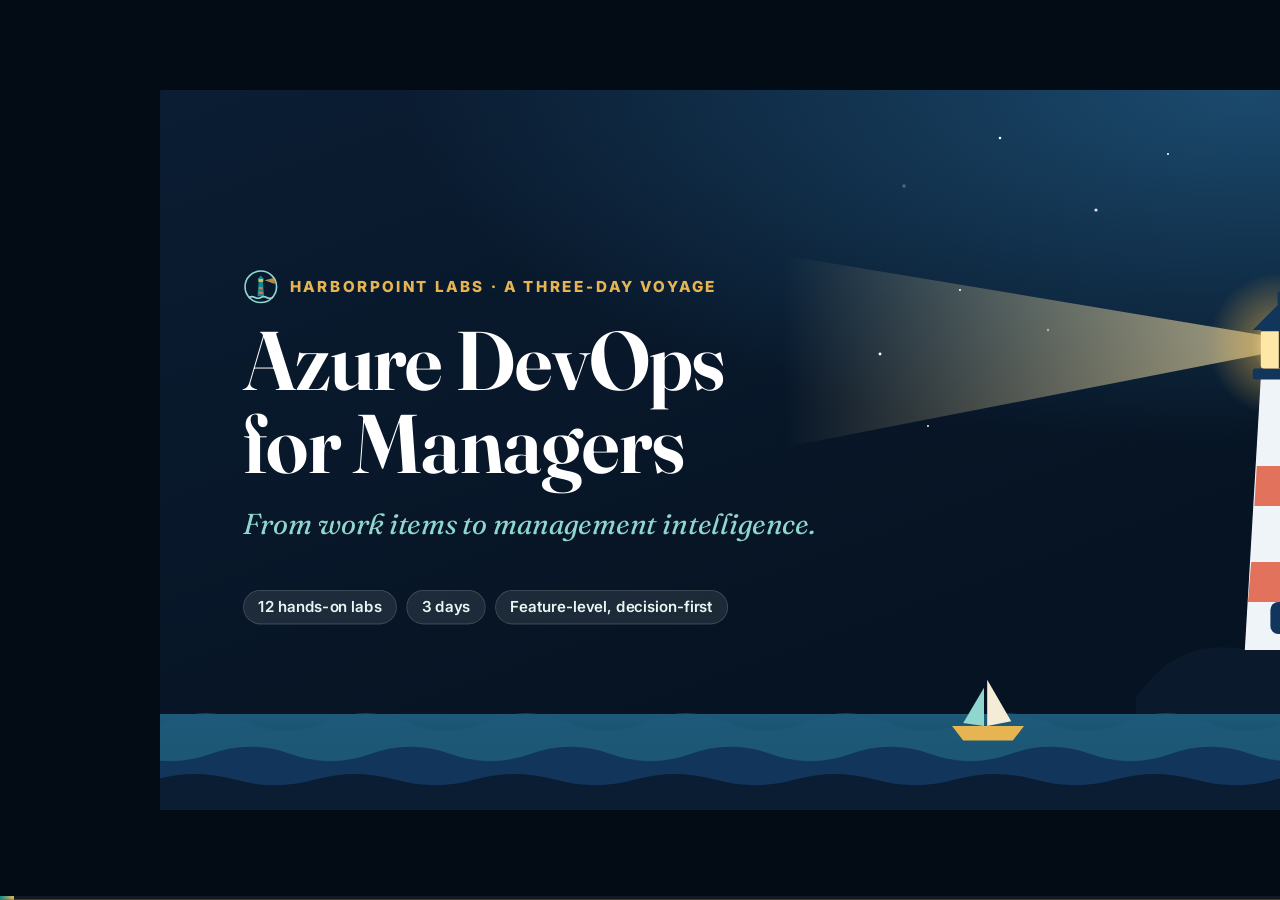
==== docs/slides/index.html @ 7edf51f2 "Add a 92-slide course deck at /slides/ Built by tools/build_slides.py from slides-src/. Each lab's t" ====
<!doctype html>
<!-- Generated by tools/build_slides.py from slides-src/ and the labs. Edit those, not this file. -->
<html lang="en">
<head>
<meta charset="utf-8">
<meta name="viewport" content="width=device-width, initial-scale=1">
<title>Azure DevOps for Managers · Slides</title>
<meta name="description" content="Slides for the three-day Azure DevOps for Managers course, set in HarborPoint Financial.">
<meta name="theme-color" content="#0b1d33">
<link rel="icon" href="../assets/brand/favicon.svg">
<link rel="preconnect" href="https://fonts.googleapis.com">
<link rel="preconnect" href="https://fonts.gstatic.com" crossorigin>
<link rel="stylesheet" href="https://fonts.googleapis.com/css2?family=Fraunces:ital,opsz,wght@0,9..144,400..800;1,9..144,400..700&family=Inter:wght@400;500;600;700;800&family=JetBrains+Mono:wght@500;700&display=swap">
<link rel="stylesheet" href="deck.css?v=dca4c818a3">
</head>
<body>

<!-- ======================= Sprite: icons and illustrated scenes ======================= -->
<svg width="0" height="0" style="position:absolute" aria-hidden="true" focusable="false">
<defs>
  <linearGradient id="g-sky" x1="0" y1="0" x2="0" y2="1"><stop offset="0" stop-color="#0b1d33" stop-opacity="0"/><stop offset="1" stop-color="#12355b" stop-opacity=".6"/></linearGradient>
  <linearGradient id="g-sea" x1="0" y1="0" x2="0" y2="1"><stop offset="0" stop-color="#1e5a7a"/><stop offset="1" stop-color="#061322"/></linearGradient>
  <linearGradient id="g-sea2" x1="0" y1="0" x2="0" y2="1"><stop offset="0" stop-color="#0f8b8d"/><stop offset="1" stop-color="#0b1d33"/></linearGradient>
  <linearGradient id="g-beam" x1="0" y1="0" x2="1" y2="0"><stop offset="0" stop-color="#ffe7a8" stop-opacity=".85"/><stop offset="1" stop-color="#ffe7a8" stop-opacity="0"/></linearGradient>
  <radialGradient id="g-glow"><stop offset="0" stop-color="#ffe7a8" stop-opacity=".95"/><stop offset=".4" stop-color="#e6b450" stop-opacity=".4"/><stop offset="1" stop-color="#e6b450" stop-opacity="0"/></radialGradient>
  <radialGradient id="g-sun"><stop offset="0" stop-color="#fff1c9"/><stop offset=".45" stop-color="#f5b75a"/><stop offset="1" stop-color="#e2725b" stop-opacity="0"/></radialGradient>
  <linearGradient id="g-dawn" x1="0" y1="0" x2="0" y2="1"><stop offset="0" stop-color="#12355b"/><stop offset=".55" stop-color="#7a4e9e"/><stop offset=".85" stop-color="#e2725b"/><stop offset="1" stop-color="#f5b75a"/></linearGradient>
  <linearGradient id="g-parch" x1="0" y1="0" x2="1" y2="1"><stop offset="0" stop-color="#fbf3df"/><stop offset="1" stop-color="#efdfbd"/></linearGradient>

  <!-- Brand mark -->
  <symbol id="i-mark" viewBox="0 0 48 48"><circle cx="24" cy="24" r="21.5" fill="none" stroke="#8fd6cf" stroke-width="2.2"/><path d="M29 15.2 43 11.5v8.6z" fill="#e6b450" opacity=".75"/><path d="M19.5 37h9l-1.6-19.5h-5.8z" fill="#0f8b8d"/><path d="M21.6 24.2h4.8l.25 3h-5.3zM21.05 30.6h5.9l.25 3h-6.4z" fill="#e2725b"/><rect x="20.6" y="13" width="6.8" height="4.6" rx="1" fill="#e6b450"/><path d="M19.6 13.2h8.8L24 8.6z" fill="#0f8b8d"/><path d="M8 38.5c2.7-1.6 5.3-1.6 8 0s5.3 1.6 8 0 5.3-1.6 8 0 5.3 1.6 8 0" fill="none" stroke="#8fd6cf" stroke-width="2.2" stroke-linecap="round"/></symbol>

  <!-- Line icons (24 grid, currentColor) -->
  <symbol id="i-anchor" viewBox="0 0 24 24" fill="none" stroke="currentColor" stroke-width="1.8" stroke-linecap="round" stroke-linejoin="round"><circle cx="12" cy="5" r="2.5"/><path d="M12 7.5V21M7 11h10M4 14c0 4 4 7 8 7s8-3 8-7"/><path d="M4 14l-1.5 2M20 14l1.5 2"/></symbol>
  <symbol id="i-lighthouse" viewBox="0 0 24 24" fill="none" stroke="currentColor" stroke-width="1.8" stroke-linecap="round" stroke-linejoin="round"><path d="M9 21l1.2-11h3.6L15 21M8 21h8M10 6h4v4h-4zM9.5 6 12 3.5 14.5 6M14 8l6-2.5M14 8l6 2.5"/></symbol>
  <symbol id="i-compass" viewBox="0 0 24 24" fill="none" stroke="currentColor" stroke-width="1.8" stroke-linecap="round" stroke-linejoin="round"><circle cx="12" cy="12" r="9"/><path d="m15.5 8.5-2 5-5 2 2-5z"/></symbol>
  <symbol id="i-key" viewBox="0 0 24 24" fill="none" stroke="currentColor" stroke-width="1.8" stroke-linecap="round" stroke-linejoin="round"><circle cx="7.5" cy="12" r="4"/><path d="M11.5 12H21M18 12v3M15 12v2"/></symbol>
  <symbol id="i-reef" viewBox="0 0 24 24" fill="none" stroke="currentColor" stroke-width="1.8" stroke-linecap="round" stroke-linejoin="round"><path d="M12 3 2.5 20h19z"/><path d="M12 10v4.5M12 17.5v.01"/></symbol>
  <symbol id="i-wheel" viewBox="0 0 24 24" fill="none" stroke="currentColor" stroke-width="1.8" stroke-linecap="round"><circle cx="12" cy="12" r="6.5"/><circle cx="12" cy="12" r="1.8"/><path d="M12 2v3.5M12 18.5V22M2 12h3.5M18.5 12H22M4.9 4.9l2.5 2.5M16.6 16.6l2.5 2.5M4.9 19.1l2.5-2.5M16.6 7.4l2.5-2.5"/></symbol>
  <symbol id="i-flag" viewBox="0 0 24 24" fill="none" stroke="currentColor" stroke-width="1.8" stroke-linecap="round" stroke-linejoin="round"><path d="M5 21V4M5 4h11l-2 4 2 4H5"/></symbol>
  <symbol id="i-bino" viewBox="0 0 24 24" fill="none" stroke="currentColor" stroke-width="1.8" stroke-linecap="round" stroke-linejoin="round"><circle cx="6.5" cy="15.5" r="3.5"/><circle cx="17.5" cy="15.5" r="3.5"/><path d="M10 15h4M4 13l2-8h3l1 8M20 13l-2-8h-3l-1 8"/></symbol>
  <symbol id="i-map" viewBox="0 0 24 24" fill="none" stroke="currentColor" stroke-width="1.8" stroke-linecap="round" stroke-linejoin="round"><path d="M3 6l6-2 6 2 6-2v14l-6 2-6-2-6 2zM9 4v14M15 6v14"/></symbol>
  <symbol id="i-chart" viewBox="0 0 24 24" fill="none" stroke="currentColor" stroke-width="1.8" stroke-linecap="round" stroke-linejoin="round"><path d="M3 3v18h18"/><path d="M7 15l4-4 3 3 5-6"/></symbol>
  <symbol id="i-bars" viewBox="0 0 24 24" fill="none" stroke="currentColor" stroke-width="1.8" stroke-linecap="round"><path d="M4 20V11M10 20V5M16 20v-7M22 20H2"/></symbol>
  <symbol id="i-clock" viewBox="0 0 24 24" fill="none" stroke="currentColor" stroke-width="1.8" stroke-linecap="round"><circle cx="12" cy="12" r="9"/><path d="M12 7v5l3 2"/></symbol>
  <symbol id="i-users" viewBox="0 0 24 24" fill="none" stroke="currentColor" stroke-width="1.8" stroke-linecap="round" stroke-linejoin="round"><circle cx="9" cy="8" r="3.5"/><path d="M2.5 20c.8-3.4 3.4-5.5 6.5-5.5s5.7 2.1 6.5 5.5"/><circle cx="17" cy="9" r="2.6"/><path d="M17 14c2.3 0 4 1.6 4.6 4.2"/></symbol>
  <symbol id="i-user" viewBox="0 0 24 24" fill="none" stroke="currentColor" stroke-width="1.8" stroke-linecap="round"><circle cx="12" cy="8" r="4"/><path d="M4 21c1-4 4.2-6.5 8-6.5s7 2.5 8 6.5"/></symbol>
  <symbol id="i-link" viewBox="0 0 24 24" fill="none" stroke="currentColor" stroke-width="1.8" stroke-linecap="round"><path d="M10 14a4.5 4.5 0 0 0 6.4 0l3-3a4.5 4.5 0 0 0-6.4-6.4l-1 1"/><path d="M14 10a4.5 4.5 0 0 0-6.4 0l-3 3a4.5 4.5 0 0 0 6.4 6.4l1-1"/></symbol>
  <symbol id="i-shield" viewBox="0 0 24 24" fill="none" stroke="currentColor" stroke-width="1.8" stroke-linejoin="round"><path d="M12 3 4 6v6c0 4.5 3.4 8 8 9 4.6-1 8-4.5 8-9V6z"/><path d="m8.5 12 2.5 2.5 4.5-5" stroke-linecap="round"/></symbol>
  <symbol id="i-bug" viewBox="0 0 24 24" fill="none" stroke="currentColor" stroke-width="1.8" stroke-linecap="round"><rect x="7" y="7" width="10" height="13" rx="5"/><path d="M9 7.5 7.5 4.5M15 7.5l1.5-3M7 12H3M21 12h-4M7 17l-3 2M17 17l3 2M12 10v9"/></symbol>
  <symbol id="i-layers" viewBox="0 0 24 24" fill="none" stroke="currentColor" stroke-width="1.8" stroke-linejoin="round"><path d="m12 3 9 5-9 5-9-5z"/><path d="m3 13 9 5 9-5" stroke-linecap="round"/></symbol>
  <symbol id="i-target" viewBox="0 0 24 24" fill="none" stroke="currentColor" stroke-width="1.8"><circle cx="12" cy="12" r="9"/><circle cx="12" cy="12" r="5"/><circle cx="12" cy="12" r="1.3" fill="currentColor"/></symbol>
  <symbol id="i-filter" viewBox="0 0 24 24" fill="none" stroke="currentColor" stroke-width="1.8" stroke-linejoin="round"><path d="M3 4h18l-7 8.5V19l-4 2v-8.5z"/></symbol>
  <symbol id="i-eye" viewBox="0 0 24 24" fill="none" stroke="currentColor" stroke-width="1.8"><path d="M2 12s3.6-7 10-7 10 7 10 7-3.6 7-10 7S2 12 2 12z"/><circle cx="12" cy="12" r="3"/></symbol>
  <symbol id="i-book" viewBox="0 0 24 24" fill="none" stroke="currentColor" stroke-width="1.8" stroke-linejoin="round"><path d="M4 4h6a3 3 0 0 1 3 3v13a2.5 2.5 0 0 0-2.5-2.5H4zM20 4h-4a3 3 0 0 0-3 3"/><path d="M20 4v13.5h-5" stroke-linecap="round"/></symbol>
  <symbol id="i-bolt" viewBox="0 0 24 24" fill="none" stroke="currentColor" stroke-width="1.8" stroke-linejoin="round"><path d="M13 2 4 14h7l-1 8 9-12h-7z"/></symbol>
  <symbol id="i-check" viewBox="0 0 24 24" fill="none" stroke="currentColor" stroke-width="2.2" stroke-linecap="round" stroke-linejoin="round"><path d="m4 12.5 5 5L20 6.5"/></symbol>
  <symbol id="i-x" viewBox="0 0 24 24" fill="none" stroke="currentColor" stroke-width="2.2" stroke-linecap="round"><path d="M6 6l12 12M18 6 6 18"/></symbol>
  <symbol id="i-arrow" viewBox="0 0 40 24" fill="none" stroke="currentColor" stroke-width="2.4" stroke-linecap="round" stroke-linejoin="round"><path d="M2 12h34M28 4l8 8-8 8"/></symbol>
  <symbol id="i-search" viewBox="0 0 24 24" fill="none" stroke="currentColor" stroke-width="1.8" stroke-linecap="round"><circle cx="10.5" cy="10.5" r="6.5"/><path d="m20 20-4.8-4.8"/></symbol>
  <symbol id="i-dash" viewBox="0 0 24 24" fill="none" stroke="currentColor" stroke-width="1.8" stroke-linejoin="round"><rect x="3" y="3" width="8" height="10" rx="1.5"/><rect x="13" y="3" width="8" height="6" rx="1.5"/><rect x="13" y="11" width="8" height="10" rx="1.5"/><rect x="3" y="15" width="8" height="6" rx="1.5"/></symbol>
  <symbol id="i-calendar" viewBox="0 0 24 24" fill="none" stroke="currentColor" stroke-width="1.8" stroke-linecap="round"><rect x="3" y="5" width="18" height="16" rx="2"/><path d="M3 10h18M8 3v4M16 3v4"/></symbol>
  <symbol id="i-msg" viewBox="0 0 24 24" fill="none" stroke="currentColor" stroke-width="1.8" stroke-linejoin="round"><path d="M4 5h16v11H9l-5 4z"/></symbol>
  <symbol id="i-scale" viewBox="0 0 24 24" fill="none" stroke="currentColor" stroke-width="1.8" stroke-linecap="round" stroke-linejoin="round"><path d="M12 3v18M7 21h10M5 7h14M5 7l-3 7a3 3 0 0 0 6 0zM19 7l-3 7a3 3 0 0 0 6 0z"/></symbol>
  <symbol id="i-wrench" viewBox="0 0 24 24" fill="none" stroke="currentColor" stroke-width="1.8" stroke-linecap="round" stroke-linejoin="round"><path d="M14.5 6.5a4 4 0 0 0 5 5L21 13l-8 8-3-3 8-8-1.5-1.5a4 4 0 0 0-5-5l2.5 2.5-2 2z" transform="scale(-1 1) translate(-24 0)"/></symbol>
  <symbol id="i-timer" viewBox="0 0 24 24" fill="none" stroke="currentColor" stroke-width="1.8" stroke-linecap="round"><circle cx="12" cy="13.5" r="7.5"/><path d="M12 9.5v4l2.5 2M9.5 2.5h5M19 6l1.5-1.5"/></symbol>
  <symbol id="i-life" viewBox="0 0 24 24" fill="none" stroke="currentColor" stroke-width="1.8"><circle cx="12" cy="12" r="9"/><circle cx="12" cy="12" r="4"/><path d="M5.6 5.6l3.6 3.6M14.8 14.8l3.6 3.6M18.4 5.6l-3.6 3.6M9.2 14.8l-3.6 3.6"/></symbol>

  <!-- ===== Scene: lighthouse at night (viewBox 0 0 800 900) ===== -->
  <symbol id="scene-lighthouse" viewBox="0 0 800 900" style="overflow:visible">
    <g fill="#fff">
      <circle cx="90" cy="120" r="2.2"><animate attributeName="opacity" values="1;.2;1" dur="3s" repeatCount="indefinite"/></circle>
      <circle cx="210" cy="60" r="1.6"/><circle cx="330" cy="150" r="2"><animate attributeName="opacity" values=".3;1;.3" dur="4s" repeatCount="indefinite"/></circle>
      <circle cx="160" cy="250" r="1.4"/><circle cx="60" cy="330" r="1.8"/><circle cx="420" cy="80" r="1.3"/>
      <circle cx="270" cy="300" r="1.6"><animate attributeName="opacity" values="1;.25;1" dur="5s" repeatCount="indefinite"/></circle>
      <circle cx="740" cy="90" r="1.8"/><circle cx="640" cy="40" r="1.4"/><circle cx="120" cy="420" r="1.2"/>
    </g>
    <circle cx="660" cy="150" r="46" fill="#f4ecd6" opacity=".92"/><circle cx="642" cy="140" r="46" fill="#0d2440" opacity=".55"/>
    <!-- beam -->
    <g transform="translate(560 318)">
      <g><animateTransform attributeName="transform" type="rotate" values="190;160;190" dur="9s" repeatCount="indefinite"/>
        <path d="M0 -8 L620 -120 L620 120 L0 8 Z" fill="url(#g-beam)" opacity=".75"/></g>
    </g>
    <circle cx="560" cy="318" r="90" fill="url(#g-glow)"/>
    <!-- rocks -->
    <path d="M380 760 C420 700 470 690 520 700 C560 660 640 650 690 690 C740 700 780 720 800 760 L800 900 L380 900Z" fill="#0a1a2c"/>
    <!-- tower -->
    <path d="M516 700 L536 360 L584 360 L604 700 Z" fill="#eef4f8"/>
    <path d="M524 590 L596 590 L600 640 L520 640 Z M531 470 L589 470 L592 520 L528 520 Z" fill="#e2725b"/>
    <path d="M560 360 L584 360 L604 700 L560 700 Z" fill="#0b1d33" opacity=".18"/>
    <rect x="526" y="348" width="68" height="14" rx="3" fill="#12355b"/>
    <rect x="536" y="300" width="48" height="48" rx="4" fill="#ffe7a8"/>
    <path d="M536 300 h48 M560 300 v48" stroke="#12355b" stroke-width="3"/>
    <path d="M526 300 L560 266 L594 300 Z" fill="#12355b"/>
    <rect x="557" y="252" width="6" height="16" fill="#12355b"/>
    <rect x="548" y="640" width="24" height="40" rx="10" fill="#12355b"/>
    <!-- sea -->
    <rect x="-1600" y="780" width="2600" height="200" fill="url(#g-sea)"/>
    <g><animateTransform attributeName="transform" type="translate" values="0 0;-200 0" dur="10s" repeatCount="indefinite"/>
      <path d="M-1600 790 q50 -22 100 0 t100 0 t100 0 t100 0 t100 0 t100 0 t100 0 t100 0 t100 0 t100 0 t100 0 t100 0 t100 0 t100 0 t100 0 t100 0 t100 0 t100 0 t100 0 t100 0 t100 0 t100 0 t100 0 t100 0 t100 0 t100 0 t100 0 t100 0 V980 H-1600Z" fill="#1e5a7a" opacity=".85"/></g>
    <g><animateTransform attributeName="transform" type="translate" values="-200 0;0 0" dur="14s" repeatCount="indefinite"/>
      <path d="M-1600 830 q50 -18 100 0 t100 0 t100 0 t100 0 t100 0 t100 0 t100 0 t100 0 t100 0 t100 0 t100 0 t100 0 t100 0 t100 0 t100 0 t100 0 t100 0 t100 0 t100 0 t100 0 t100 0 t100 0 t100 0 t100 0 t100 0 t100 0 t100 0 t100 0 V980 H-1600Z" fill="#12355b"/></g>
    <g><animateTransform attributeName="transform" type="translate" values="0 0;-200 0" dur="7s" repeatCount="indefinite"/>
      <path d="M-1600 862 q50 -14 100 0 t100 0 t100 0 t100 0 t100 0 t100 0 t100 0 t100 0 t100 0 t100 0 t100 0 t100 0 t100 0 t100 0 t100 0 t100 0 t100 0 t100 0 t100 0 t100 0 t100 0 t100 0 t100 0 t100 0 t100 0 t100 0 t100 0 t100 0 V980 H-1600Z" fill="#0b1d33"/></g>
    <!-- small boat -->
    <g><animateTransform attributeName="transform" type="translate" values="0 0;0 -6;0 0" dur="4s" repeatCount="indefinite"/>
      <path d="M150 800 h90 l-14 18 h-62 z" fill="#e6b450"/><path d="M194 800 V742 l30 52 z" fill="#f4ecd6"/><path d="M190 800 V752 l-26 44 z" fill="#8fd6cf"/></g>
  </symbol>

  <!-- ===== Scene: nautical chart with compass rose (viewBox 0 0 800 800) ===== -->
  <symbol id="scene-chart" viewBox="0 0 800 800">
    <circle cx="400" cy="400" r="380" fill="url(#g-parch)"/>
    <circle cx="400" cy="400" r="380" fill="none" stroke="#c8962e" stroke-width="6"/>
    <circle cx="400" cy="400" r="356" fill="none" stroke="#c8962e" stroke-width="1.5" stroke-dasharray="4 8"/>
    <g fill="none" stroke="#1e5a7a" stroke-opacity=".22" stroke-width="2">
      <path d="M90 300 C200 260 260 330 380 300 S600 240 720 290"/><path d="M80 360 C200 320 270 390 390 360 S610 300 730 350"/>
      <path d="M90 480 C210 450 280 520 400 490 S620 430 720 470"/><path d="M110 560 C230 530 300 600 420 570 S620 520 700 550"/>
    </g>
    <!-- islands -->
    <path d="M150 230 c30 -40 90 -30 110 0 c20 30 -10 60 -50 60 c-40 0 -80 -20 -60 -60z" fill="#8fd6cf" stroke="#0f766e" stroke-width="3"/>
    <path d="M520 170 c40 -30 110 -10 120 30 c8 40 -40 60 -80 50 c-40 -10 -70 -50 -40 -80z" fill="#8fd6cf" stroke="#0f766e" stroke-width="3"/>
    <path d="M560 560 c40 -30 120 -10 120 40 c0 40 -60 60 -100 40 c-30 -15 -50 -60 -20 -80z" fill="#8fd6cf" stroke="#0f766e" stroke-width="3"/>
    <path d="M150 560 c30 -30 90 -20 100 20 c10 40 -40 60 -70 50 c-30 -10 -50 -50 -30 -70z" fill="#8fd6cf" stroke="#0f766e" stroke-width="3"/>
    <!-- route -->
    <path d="M205 260 C320 330 420 160 575 205 C700 250 560 420 615 590 C560 680 330 640 200 600" fill="none" stroke="#e2725b" stroke-width="5" stroke-dasharray="14 12" stroke-linecap="round">
      <animate attributeName="stroke-dashoffset" values="0;-52" dur="1.6s" repeatCount="indefinite"/></path>
    <g font-family="Fraunces, Georgia, serif" font-weight="700" font-size="34" text-anchor="middle" fill="#fff">
      <circle cx="205" cy="260" r="26" fill="#12355b"/><text x="205" y="272">1</text>
      <circle cx="575" cy="205" r="26" fill="#12355b"/><text x="575" y="217">2</text>
      <circle cx="615" cy="590" r="26" fill="#12355b"/><text x="615" y="602">3</text>
      <circle cx="200" cy="600" r="26" fill="#12355b"/><text x="200" y="612">4</text>
    </g>
    <!-- rose -->
    <g transform="translate(400 410)">
      <g><animateTransform attributeName="transform" type="rotate" values="0;360" dur="120s" repeatCount="indefinite"/>
        <circle r="96" fill="none" stroke="#12355b" stroke-opacity=".35" stroke-width="2"/>
        <path d="M0 -120 L16 -16 L0 0 Z" fill="#12355b"/><path d="M0 -120 L-16 -16 L0 0 Z" fill="#1e5a7a"/>
        <path d="M0 120 L16 16 L0 0 Z" fill="#1e5a7a"/><path d="M0 120 L-16 16 L0 0 Z" fill="#12355b"/>
        <path d="M120 0 L16 16 L0 0 Z" fill="#12355b"/><path d="M120 0 L16 -16 L0 0 Z" fill="#1e5a7a"/>
        <path d="M-120 0 L-16 16 L0 0 Z" fill="#1e5a7a"/><path d="M-120 0 L-16 -16 L0 0 Z" fill="#12355b"/>
        <path d="M60 -60 L10 -4 L0 0Z M-60 60 L-10 4 L0 0Z M60 60 L4 10 L0 0Z M-60 -60 L-4 -10 L0 0Z" fill="#c8962e"/>
        <circle r="10" fill="#e6b450"/>
        <text y="-132" text-anchor="middle" font-family="Fraunces, Georgia, serif" font-weight="700" font-size="30" fill="#12355b">N</text>
      </g>
    </g>
  </symbol>

  <!-- ===== Scene: ship at dawn (viewBox 0 0 800 900) ===== -->
  <symbol id="scene-dawn" viewBox="0 0 800 900" style="overflow:visible">
    <circle cx="420" cy="640" r="300" fill="url(#g-sun)"/>
    <g fill="none" stroke="#f5d9a6" stroke-opacity=".35" stroke-width="3" stroke-linecap="round">
      <path d="M60 230 q40 -14 80 0"/><path d="M640 170 q30 -10 60 0"/><path d="M560 260 q30 -10 60 0"/>
    </g>
    <path d="M100 160 q16 -10 32 0 q16 -10 32 0" fill="none" stroke="#0b1d33" stroke-width="4" stroke-linecap="round"/>
    <path d="M600 110 q12 -8 24 0 q12 -8 24 0" fill="none" stroke="#0b1d33" stroke-width="4" stroke-linecap="round"/>
    <rect x="-1600" y="660" width="2600" height="320" fill="url(#g-sea2)"/>
    <g opacity=".5" stroke="#ffe0a6" stroke-width="4" stroke-linecap="round"><path d="M340 690 h160M370 712 h100M390 734 h60"/></g>
    <!-- ship -->
    <g><animateTransform attributeName="transform" type="rotate" values="-2 430 640;2 430 640;-2 430 640" dur="6s" repeatCount="indefinite"/>
      <path d="M300 640 h270 l-40 50 h-196 z" fill="#0b1d33"/>
      <rect x="430" y="330" width="7" height="312" fill="#0b1d33"/>
      <path d="M437 350 C520 420 540 520 520 610 L437 610 Z" fill="#fbf3df"/>
      <path d="M430 380 C370 440 350 530 360 610 L430 610 Z" fill="#f2e3c2"/>
      <path d="M437 330 l40 12 l-40 12 z" fill="#e2725b"/>
      <path d="M318 652 h236" stroke="#c8962e" stroke-width="4"/>
    </g>
    <g><animateTransform attributeName="transform" type="translate" values="0 0;-200 0" dur="9s" repeatCount="indefinite"/>
      <path d="M-1600 690 q50 -16 100 0 t100 0 t100 0 t100 0 t100 0 t100 0 t100 0 t100 0 t100 0 t100 0 t100 0 t100 0 t100 0 t100 0 t100 0 t100 0 t100 0 t100 0 t100 0 t100 0 t100 0 t100 0 t100 0 t100 0 t100 0 t100 0 t100 0 t100 0 V980 H-1600Z" fill="#0f766e" opacity=".75"/></g>
    <g><animateTransform attributeName="transform" type="translate" values="-200 0;0 0" dur="13s" repeatCount="indefinite"/>
      <path d="M-1600 760 q50 -18 100 0 t100 0 t100 0 t100 0 t100 0 t100 0 t100 0 t100 0 t100 0 t100 0 t100 0 t100 0 t100 0 t100 0 t100 0 t100 0 t100 0 t100 0 t100 0 t100 0 t100 0 t100 0 t100 0 t100 0 t100 0 t100 0 t100 0 t100 0 V980 H-1600Z" fill="#12355b"/></g>
    <g><animateTransform attributeName="transform" type="translate" values="0 0;-200 0" dur="6s" repeatCount="indefinite"/>
      <path d="M-1600 830 q50 -14 100 0 t100 0 t100 0 t100 0 t100 0 t100 0 t100 0 t100 0 t100 0 t100 0 t100 0 t100 0 t100 0 t100 0 t100 0 t100 0 t100 0 t100 0 t100 0 t100 0 t100 0 t100 0 t100 0 t100 0 t100 0 t100 0 t100 0 t100 0 V980 H-1600Z" fill="#0b1d33"/></g>
  </symbol>

  <!-- ===== Scene: Port Haven skyline (viewBox 0 0 1600 360) ===== -->
  <symbol id="scene-harbor" viewBox="0 0 1600 360">
    <g fill="#12355b" opacity=".9">
      <rect x="40" y="170" width="90" height="140"/><rect x="140" y="120" width="70" height="190"/><rect x="220" y="190" width="110" height="120"/>
      <path d="M340 310 V150 l55 -40 l55 40 V310z"/><rect x="470" y="90" width="80" height="220"/><rect x="560" y="160" width="120" height="150"/>
      <rect x="1080" y="140" width="80" height="170"/><rect x="1170" y="180" width="130" height="130"/><rect x="1310" y="110" width="70" height="200"/><rect x="1390" y="170" width="100" height="140"/>
    </g>
    <g fill="#e6b450" opacity=".85">
      <rect x="160" y="140" width="10" height="12"/><rect x="180" y="170" width="10" height="12"/><rect x="490" y="110" width="10" height="12"/><rect x="520" y="150" width="10" height="12"/><rect x="490" y="200" width="10" height="12"/>
      <rect x="590" y="190" width="10" height="12"/><rect x="1100" y="170" width="10" height="12"/><rect x="1330" y="140" width="10" height="12"/><rect x="1350" y="200" width="10" height="12"/><rect x="1200" y="210" width="10" height="12"/>
    </g>
    <!-- cranes -->
    <g stroke="#1e5a7a" stroke-width="8" fill="none" stroke-linecap="round"><path d="M760 310 V80 M760 90 H930 M760 90 L700 130 M900 90 V170"/><path d="M960 310 V110 M960 120 H1060 M960 120 L920 150"/></g>
    <rect x="880" y="170" width="40" height="30" fill="#e2725b"/>
    <!-- ship at quay -->
    <path d="M640 300 h360 l-30 40 h-310z" fill="#0b1d33"/><rect x="700" y="262" width="60" height="38" fill="#0f8b8d"/><rect x="770" y="262" width="60" height="38" fill="#e2725b"/><rect x="840" y="262" width="60" height="38" fill="#e6b450"/><rect x="910" y="270" width="50" height="30" fill="#8fd6cf"/>
    <rect x="0" y="310" width="1600" height="50" fill="#0b1d33"/>
    <path d="M0 330 q40 -10 80 0 t80 0 t80 0 t80 0 t80 0 t80 0 t80 0 t80 0 t80 0 t80 0 t80 0 t80 0 t80 0 t80 0 t80 0 t80 0 t80 0 t80 0 t80 0 t80 0 V360 H0z" fill="#1e5a7a" opacity=".7"/>
  </symbol>

  <!-- ===== Persona portraits (viewBox 0 0 200 200) ===== -->
  <symbol id="p-dee" viewBox="0 0 200 200">
    <circle cx="100" cy="100" r="100" fill="#f3e7d3"/>
    <path d="M30 200 c6 -46 36 -66 70 -66 s64 20 70 66z" fill="#12355b"/>
    <path d="M86 130 h28 v18 l-14 10 l-14 -10z" fill="#e9c4a4"/>
    <ellipse cx="100" cy="92" rx="38" ry="44" fill="#f0cfb2"/>
    <path d="M58 92 c-6 -44 24 -62 46 -60 c30 2 48 22 42 62 c-6 -22 -18 -34 -44 -34 c-24 0 -38 12 -44 32z" fill="#d9dde3"/>
    <path d="M58 92 c-4 16 0 34 6 40 c-6 -22 -2 -32 -6 -40z M146 94 c2 16 -2 32 -8 38 c4 -20 2 -30 8 -38z" fill="#d9dde3"/>
    <g fill="none" stroke="#5a4636" stroke-width="3"><circle cx="85" cy="96" r="11"/><circle cx="115" cy="96" r="11"/><path d="M96 96 h8"/></g>
    <circle cx="85" cy="96" r="2.6" fill="#2b2420"/><circle cx="115" cy="96" r="2.6" fill="#2b2420"/>
    <path d="M90 116 q10 7 20 0" fill="none" stroke="#a5634d" stroke-width="3" stroke-linecap="round"/>
    <circle cx="100" cy="166" r="6" fill="#e6b450"/>
  </symbol>
  <symbol id="p-jordan" viewBox="0 0 200 200">
    <circle cx="100" cy="100" r="100" fill="#d5efec"/>
    <path d="M26 200 c6 -50 38 -70 74 -70 s68 20 74 70z" fill="#0f8b8d"/>
    <path d="M70 140 c10 14 50 14 60 0" fill="none" stroke="#0b5f60" stroke-width="5"/>
    <path d="M88 126 h24 v18 h-24z" fill="#a46b47"/>
    <ellipse cx="100" cy="92" rx="36" ry="42" fill="#b97a52"/>
    <path d="M62 84 c-2 -36 22 -52 42 -50 c26 2 40 18 36 48 c-10 -14 -20 -20 -40 -20 c-16 0 -30 8 -38 22z" fill="#2b1d16"/>
    <circle cx="86" cy="96" r="3" fill="#2b1d16"/><circle cx="114" cy="96" r="3" fill="#2b1d16"/>
    <path d="M90 114 q10 8 20 0" fill="none" stroke="#6b3a24" stroke-width="3" stroke-linecap="round"/>
    <rect x="128" y="146" width="26" height="44" rx="5" fill="#0b1d33"/><rect x="132" y="152" width="18" height="30" rx="2" fill="#8fd6cf"/>
  </symbol>
  <symbol id="p-amara" viewBox="0 0 200 200">
    <circle cx="100" cy="100" r="100" fill="#f7dcd4"/>
    <path d="M28 200 c6 -48 38 -68 72 -68 s66 20 72 68z" fill="#7a4e9e"/>
    <path d="M86 128 h28 v18 l-14 8 l-14 -8z" fill="#6e4430"/>
    <ellipse cx="100" cy="94" rx="35" ry="41" fill="#7d4e36"/>
    <path d="M60 86 c-8 -44 26 -64 52 -58 c30 6 40 30 32 58 c-6 -16 -22 -26 -42 -26 c-20 0 -36 10 -42 26z" fill="#e2725b"/>
    <path d="M62 60 c10 -26 70 -34 82 4 c-20 -12 -60 -14 -82 -4z" fill="#c8962e"/>
    <circle cx="87" cy="98" r="3" fill="#1e120c"/><circle cx="113" cy="98" r="3" fill="#1e120c"/>
    <path d="M90 116 q10 8 20 0" fill="none" stroke="#3f2015" stroke-width="3" stroke-linecap="round"/>
    <circle cx="66" cy="104" r="5" fill="#e6b450"/><circle cx="134" cy="104" r="5" fill="#e6b450"/>
    <rect x="40" y="160" width="56" height="34" rx="4" fill="#0b1d33"/><rect x="44" y="164" width="48" height="24" rx="2" fill="#f3e7d3"/>
  </symbol>
</defs>
</svg>

<div class="viewport">
<main class="deck" aria-live="polite">

<!-- =============================== WELCOME ABOARD =============================== -->

<section class="slide night" data-title="Azure DevOps for Managers" data-part="Welcome aboard" data-nofoot>
  <div class="art" style="right:-40px; bottom:0; width:800px; height:900px"><svg><use href="#scene-lighthouse"/></svg></div>
  <div class="content" style="max-width:900px; justify-content:center">
    <div class="eyebrow"><svg class="icon sm" style="width:44px;height:44px"><use href="#i-mark"/></svg>HarborPoint Labs · a three-day voyage</div>
    <h1>Azure DevOps<br>for Managers</h1>
    <p class="lede" style="font-family:var(--display); font-style:italic; font-size:36px; color:var(--glass)">From work items to management intelligence.</p>
    <div class="chips mt-l">
      <span class="chip">12 hands-on labs</span><span class="chip">3 days</span><span class="chip">Feature-level, decision-first</span>
    </div>
  </div>
  <aside class="notes"><p>Welcome everyone. Set the frame: this is not a click-training course. Everyone here already uses Azure DevOps. For three days we use it the way a manager should: to answer the questions leadership actually asks, and to make decisions with evidence.</p></aside>
</section>

<section class="slide chart-paper" data-title="The question you actually get asked" data-part="Welcome aboard" data-section="Welcome aboard">
  <div class="content center" style="text-align:center">
    <div class="eyebrow" style="justify-content:center"><span class="pip"></span>Every manager's Monday<span class="pip"></span></div>
    <p class="quote" style="font-size:78px; max-width:1250px">Are we going to make it? What do you need from me?</p>
    <p class="attrib" style="color:var(--teal-deep)">Dana Whitfield · EVP, Member Experience</p>
    <p class="lede" style="margin:46px auto 0; text-align:center">Azure DevOps holds the answer. This course is about getting it out <span class="hl">fast, honestly, and at the right altitude</span>.</p>
  </div>
  <aside class="notes"><p>Ask the room: how many of you got a version of this question last week? How long did it take to answer? Where did the numbers come from? That gap between the question and a trustworthy answer is what we close.</p></aside>
</section>

<section class="slide chart-paper" data-title="What this course is, and isn't" data-part="Welcome aboard" data-section="Welcome aboard">
  <div class="content">
    <div class="eyebrow"><span class="pip"></span>Our altitude</div>
    <h2>Decisions, not clicks.</h2>
    <div class="grid2 mt-l">
      <div class="card accent" style="--c:var(--kelp)">
        <svg class="icon"><use href="#i-check"/></svg>
        <h3>This course is</h3>
        <ul class="ticks" style="margin-top:12px"><li>Working at <b>Feature</b> and <b>Epic</b> level</li><li>Queries, dashboards and metrics that answer real questions</li><li>Reading numbers <em class="hl">without being fooled</em> by them</li><li>Every exercise ends in a judgment: <i>so what?</i></li></ul>
      </div>
      <div class="card accent" style="--c:var(--coral)">
        <svg class="icon" style="--c:var(--coral)"><use href="#i-x"/></svg>
        <h3>This course isn't</h3>
        <ul class="ticks" style="margin-top:12px"><li>How to click <b>New</b></li><li>Pipelines, code or Azure administration</li><li>Tasks and burndown by hours</li><li>Changing the real teams' boards (you read; you never drag)</li></ul>
      </div>
    </div>
  </div>
  <aside class="notes"><p>Altitude rule: stay at Feature level, drop to stories only to prove a Feature-level point, then climb back up. No Tasks, ever.</p></aside>
</section>

<section class="slide night" data-title="Three days, one voyage" data-part="Welcome aboard" data-section="Welcome aboard">
  <div class="content">
    <div class="eyebrow"><span class="pip"></span>The voyage map</div>
    <h2>Three days. Twelve labs. One program.</h2>
    <div class="grid3 mt-l fill" style="align-items:stretch">
      <div class="card" style="border-top:6px solid #0f8b8d; display:flex; flex-direction:column; overflow:hidden">
        <svg class="icon" style="--c:#8fd6cf"><use href="#i-map"/></svg>
        <span class="tag">Day 1 · Navigator</span>
        <h3>Charting the Waters</h3>
        <p>Find, organize and interpret what's in Azure DevOps. Portfolio, sprint, queries, status report.</p>
        <p class="small mt-s">Labs 1–4</p>
        <svg class="cardart" viewBox="0 190 800 440" preserveAspectRatio="xMidYMid slice"><use href="#scene-chart" width="800" height="800"/></svg>
      </div>
      <div class="card" style="border-top:6px solid #e6b450; display:flex; flex-direction:column; overflow:hidden">
        <svg class="icon" style="--c:#e6b450"><use href="#i-lighthouse"/></svg>
        <span class="tag" style="color:#e6b450">Day 2 · Lighthouse Keeper</span>
        <h3>The Lighthouse</h3>
        <p>Dashboards that answer questions, metrics read honestly, dependencies across teams, an executive briefing.</p>
        <p class="small mt-s">Labs 5–8</p>
        <svg class="cardart" viewBox="0 240 800 440" preserveAspectRatio="xMidYMid slice"><use href="#scene-lighthouse" width="800" height="900"/></svg>
      </div>
      <div class="card" style="border-top:6px solid #e2725b; display:flex; flex-direction:column; overflow:hidden">
        <svg class="icon" style="--c:#ff9c86"><use href="#i-wheel"/></svg>
        <span class="tag" style="color:#ff9c86">Day 3 · Harbor Master</span>
        <h3>Setting the Course</h3>
        <p>Forecast honestly, prioritize by member impact, fix the data, and brief leadership on the next PI.</p>
        <p class="small mt-s">Labs 9–12 (capstone)</p>
        <svg class="cardart" viewBox="40 290 760 420" preserveAspectRatio="xMidYMid slice" style="background:linear-gradient(180deg,#2a2f5a,#8a4a4a)"><use href="#scene-dawn" width="800" height="900"/></svg>
      </div>
    </div>
  </div>
  <aside class="notes"><p>Each day earns a badge. Each lab builds on the one before; by the capstone you will use every skill at once.</p></aside>
</section>

<section class="slide chart-paper" data-title="How a lab works" data-part="Welcome aboard" data-section="Welcome aboard">
  <div class="content">
    <div class="eyebrow"><span class="pip"></span>Reading the chart</div>
    <h2>How every lab works</h2>
    <div class="grid4 mt compact">
      <div class="card"><svg class="icon" style="--c:var(--navy)"><use href="#i-compass"/></svg><h3>Mission briefing</h3><p>Your role, the stakes, and what "done" looks like.</p></div>
      <div class="card"><svg class="icon" style="--c:var(--teal)"><use href="#i-target"/></svg><h3>Make a call</h3><p>Commit to a guess <i>before</i> you look. Then check it.</p></div>
      <div class="card"><svg class="icon" style="--c:#e07a3f"><use href="#i-timer"/></svg><h3>Speed run</h3><p>Prove you already know it. Skip ahead if you do.</p></div>
      <div class="card"><svg class="icon" style="--c:var(--plum)"><use href="#i-flag"/></svg><h3>Challenge</h3><p>Less hand-holding, with tiered <b>Harbor Pilot</b> hints.</p></div>
      <div class="card"><svg class="icon" style="--c:var(--red)"><use href="#i-reef"/></svg><h3>Reef ahead</h3><p>The plausible-but-wrong conclusion. Usually after you've hit it.</p></div>
      <div class="card"><svg class="icon" style="--c:var(--brass)"><use href="#i-lighthouse"/></svg><h3>Lighthouse insight</h3><p>The durable management lesson.</p></div>
      <div class="card" style="background:#fdf6e6; border-color:rgba(200,150,46,.4)"><svg class="icon" style="--c:var(--brass)"><use href="#i-key"/></svg><h3>Takeaway</h3><p>One sentence that closes every Part. <b>Collect them.</b></p></div>
      <div class="card"><svg class="icon" style="--c:#8a6a4f"><use href="#i-book"/></svg><h3>Captain's log</h3><p>Connect it to your own organization.</p></div>
    </div>
    <div class="row mt" style="align-items:center; gap:18px; flex-wrap:wrap">
      <span class="small"><b style="color:var(--ink)">Sea state</b> tells you how much help to expect:</span>
      <span class="chip"><span class="sea" data-s="1"><i></i><i></i><i></i><i></i></span>Calm · guided</span>
      <span class="chip"><span class="sea" data-s="2"><i></i><i></i><i></i><i></i></span>Choppy · some challenges</span>
      <span class="chip"><span class="sea" data-s="3"><i></i><i></i><i></i><i></i></span>Rough · mostly challenges</span>
      <span class="chip"><span class="sea" data-s="4"><i></i><i></i><i></i><i></i></span>Storm · open-ended</span>
    </div>
  </div>
  <aside class="notes"><p>Point out the new Takeaway boxes: one at the end of every Part. If participants read nothing else on a busy day, the takeaways plus the Key takeaways at the end give them the lab. The Field Card collects every lab's "one thing".</p></aside>
</section>

<section class="slide night" data-title="Meet HarborPoint Financial" data-part="Welcome aboard" data-section="Welcome aboard · Meet HarborPoint">
  <div class="art" style="left:0; right:0; bottom:0; height:360px; opacity:.95"><svg viewBox="0 0 1600 360" preserveAspectRatio="xMidYMax slice"><use href="#scene-harbor"/></svg></div>
  <div class="content">
    <div class="eyebrow"><span class="pip"></span>Port Haven · founded 1952 by dockworkers and harbor pilots</div>
    <h2>Meet HarborPoint Financial</h2>
    <p class="lede" style="font-family:var(--display); font-style:italic; color:var(--glass)">"Steady hands. Safe harbor." A member-owned financial cooperative.</p>
    <div class="grid4 mt-l">
      <div class="stat"><b style="--c:#8fd6cf">1.9M</b><span>members, not customers</span></div>
      <div class="stat"><b style="--c:#e6b450">74</b><span>branches, still central to long-standing members</span></div>
      <div class="stat"><b>~3,100</b><span>employees</span></div>
      <div class="stat"><b style="--c:#ff9c86">$38B</b><span>in assets</span></div>
    </div>
  </div>
  <aside class="notes"><p>HarborPoint and everyone in it are fictional. Members, not customers: HarborPoint people say "members" and so do the labs.</p></aside>
</section>

<section class="slide chart-paper" data-title="Project Lighthouse: six Epics" data-part="Welcome aboard" data-section="Welcome aboard · Meet HarborPoint">
  <div class="content">
    <div class="eyebrow"><span class="pip"></span>Member Experience Transformation Program · "Project Lighthouse"</div>
    <h2>The FY2027 portfolio, ranked</h2>
    <div class="grid3 mt">
      <div class="card left" style="--c:var(--navy)"><div class="row" style="gap:18px; align-items:center"><span class="num" style="--c:var(--navy)">1</span><div><h3 style="margin:0">Protect every member</h3><p>Fraud Detection &amp; Security · <b>Simone Laurent</b>, CRO</p></div></div></div>
      <div class="card left" style="--c:var(--teal)"><div class="row" style="gap:18px; align-items:center"><span class="num" style="--c:var(--teal)">2</span><div><h3 style="margin:0">Digital that feels human</h3><p>Digital Banking Modernization · <b>Priya Raman</b></p></div></div></div>
      <div class="card left" style="--c:var(--plum)"><div class="row" style="gap:18px; align-items:center"><span class="num" style="--c:var(--plum)">3</span><div><h3 style="margin:0">Effortless support</h3><p>Customer Support Modernization · <b>Carmen Diaz</b></p></div></div></div>
      <div class="card left" style="--c:var(--kelp)"><div class="row" style="gap:18px; align-items:center"><span class="num" style="--c:var(--kelp)">4</span><div><h3 style="margin:0">Branches as hubs</h3><p>Branch Experience Transformation · <b>Hector Alvarez</b></p></div></div></div>
      <div class="card left" style="--c:var(--ocean)"><div class="row" style="gap:18px; align-items:center"><span class="num" style="--c:var(--ocean)">E</span><div><h3 style="margin:0">A platform that scales</h3><p>Platform Foundations · <b>Nadia Petrova</b> · enabler</p></div></div></div>
      <div class="card left" style="--c:var(--red); background:#fff5f3"><div class="row" style="gap:18px; align-items:center"><span class="num" style="--c:var(--red)">!</span><div><h3 style="margin:0">Regulatory exam</h3><p>Compliance: Examination Readiness · <b>mandatory</b>. Fieldwork starts <b>Sprint 18</b>.</p></div></div></div>
    </div>
    <div class="callout key mt"><b class="t">Keep an eye on the red one</b>A date nobody at HarborPoint chose. It will matter on every day of this course.</div>
  </div>
  <aside class="notes"><p>Six Epics, twenty-four Features. The mandatory compliance Epic was added in Sprint 12 and, as participants discover in Lab 1, nobody re-ranked the portfolio. Plant that seed now without giving it away.</p></aside>
</section>

<section class="slide chart-paper" data-title="How strategy reaches the teams" data-part="Welcome aboard" data-section="Welcome aboard · Meet HarborPoint">
  <div class="content">
    <div class="eyebrow"><span class="pip"></span>Altitude</div>
    <h2>You live at the Feature level</h2>
    <div class="flow mt-l">
      <div class="node" style="--c:#061322"><b>Priority</b>Protect every member</div>
      <svg class="arr" viewBox="0 0 40 24"><use href="#i-arrow"/></svg>
      <div class="node" style="--c:#12355b"><b>Epic</b>Fraud Detection &amp; Security</div>
      <svg class="arr" viewBox="0 0 40 24"><use href="#i-arrow"/></svg>
      <div class="node" style="--c:#0f8b8d; transform:scale(1.08); box-shadow:0 0 0 6px rgba(230,180,80,.6), 0 24px 50px -20px rgba(6,19,34,.8)"><b>Feature ★</b>Real-Time Fraud Alerts</div>
      <svg class="arr" viewBox="0 0 40 24"><use href="#i-arrow"/></svg>
      <div class="node" style="--c:#eef4f7; color:var(--ink)"><b>Story / Bug</b>Fraud alert preferences in app settings</div>
    </div>
    <div class="split mt-l" style="grid-template-columns:1fr 1fr; gap:40px">
      <div class="callout insight"><b class="t">Why Features</b>Big enough to matter to an executive. Small enough for one team to own and deliver inside a PI.</div>
      <div class="callout key"><b class="t">The rule</b>Drop one level down to <i>prove</i> a Feature-level point. Then climb back up. If you're reading status story by story to a director, you've descended too far.</div>
    </div>
  </div>
  <aside class="notes"><p>Stories and bugs are evidence. The Feature is the unit of conversation between leadership and teams.</p></aside>
</section>

<section class="slide chart-paper" data-title="The cast" data-part="Welcome aboard" data-section="Welcome aboard · Meet HarborPoint">
  <div class="content">
    <div class="eyebrow"><span class="pip"></span>Who you'll hear from</div>
    <h2>The people in your inbox</h2>
    <div class="cast mt">
      <div class="person"><div class="av" style="--tone:#12355b">DW</div><div><b>Dana Whitfield</b><span>EVP, Member Experience · sponsor</span><i>"What do you need from me?"</i></div></div>
      <div class="person"><div class="av" style="--tone:#12355b">MR</div><div><b>Marcus Reed</b><span>Chief Information Officer</span><i>"How do you know?"</i></div></div>
      <div class="person"><div class="av" style="--tone:#d9604a">SL</div><div><b>Simone Laurent</b><span>Chief Risk Officer</span><i>Zero tolerance for surprises</i></div></div>
      <div class="person"><div class="av" style="--tone:#0f8b8d">PR</div><div><b>Priya Raman</b><span>Director, Digital Banking</span><i>Your manager, Days 1–2</i></div></div>
      <div class="person"><div class="av" style="--tone:#b8862a">HA</div><div><b>Hector Alvarez</b><span>VP, Branch Network</span><i>Champion for in-branch members</i></div></div>
      <div class="person"><div class="av" style="--tone:#d9604a">CD</div><div><b>Carmen Diaz</b><span>Director, Member Support</span><i>"The dashboard says we're failing"</i></div></div>
      <div class="person"><div class="av" style="--tone:#0f8b8d">RE</div><div><b>Ruth Ellison</b><span>Program Manager, METP</span><i>Retiring. Day 3, you take her chair</i></div></div>
      <div class="person"><div class="av" style="--tone:#b8862a">LF</div><div><b>Leo Fischer</b><span>PMO Reporting Analyst</span><i>Built the dashboard. Overloaded.</i></div></div>
    </div>
    <div class="callout key mt"><b class="t">Your role</b>Days 1–2: newly appointed <b>Delivery Manager, Digital Banking</b>, reporting to Priya. Day 3: <b>Acting Program Manager</b> while Ruth hands over.</div>
  </div>
  <aside class="notes"><p>You are never a member of the six delivery teams. You observe their work read-only and do everything hands-on in your own sandbox.</p></aside>
</section>

<section class="slide night" data-title="Six teams, six personalities" data-part="Welcome aboard" data-section="Welcome aboard · Meet HarborPoint">
  <div class="content">
    <div class="eyebrow"><span class="pip"></span>The delivery teams</div>
    <h2>Six teams. Six very different stories.</h2>
    <div class="grid3 mt">
      <div class="card"><span class="tag">Digital</span><h3>Mobile Banking</h3><p>"Busy but behind." Highest velocity in the program, one tester, and a growing bug pile.</p></div>
      <div class="card"><span class="tag">Digital</span><h3>Digital Accounts</h3><p>"Steady and predictable." Lower numbers, delivers what it plans, sprint after sprint.</p></div>
      <div class="card"><span class="tag">Security</span><h3>Security</h3><p>"Spread too thin." Priority number one <i>and</i> the mandatory exam work.</p></div>
      <div class="card"><span class="tag">Platform</span><h3>Core Platform</h3><p>"The quiet enabler." Everyone depends on it; few people notice it.</p></div>
      <div class="card"><span class="tag">Branch</span><h3>Branch Experience</h3><p>"Small and steady." Serves the members who still walk in.</p></div>
      <div class="card"><span class="tag">Support</span><h3>Member Support</h3><p>"The dashboard says we're failing." Is it the team, or the record?</p></div>
    </div>
  </div>
  <aside class="notes"><p>Don't give away the plot lines. Each personality is a hypothesis participants will test with data.</p></aside>
</section>

<section class="slide chart-paper" data-title="The calendar" data-part="Welcome aboard" data-section="Welcome aboard · Your environment">
  <div class="content">
    <div class="eyebrow"><span class="pip"></span>Where we are in time</div>
    <h2>It's <span class="hl">Sprint 14, week 2</span>. Always.</h2>
    <p class="lede">Two-week sprints. Four sprints to a Program Increment. The labs never quote calendar dates, only sprint and PI names.</p>
    <div class="mt-l">
      <div class="pis"><div>PI 3 · last PI</div><div style="color:var(--teal)">PI 4 · current</div><div>PI 5 · next PI</div></div>
      <div class="timeline">
        <div class="sp past">S9</div><div class="sp past">S10</div><div class="sp past">S11</div><div class="sp past">S12</div>
        <div class="sp cur">S13</div><div class="sp now">S14 ◆</div><div class="sp cur">S15</div><div class="sp cur">S16</div>
        <div class="sp next">S17</div><div class="sp next">S18</div><div class="sp next">S19</div><div class="sp next">S20</div>
      </div>
      <div class="markers">
        <div class="mk" style="--x:45.8%; --c:#b8862a">Today</div>
        <div class="mk" style="--x:62.5%; --c:var(--teal)">Company holiday (2 days)</div>
        <div class="mk" style="--x:79.2%; --c:var(--red)">Regulatory exam fieldwork</div>
      </div>
    </div>
  </div>
  <aside class="notes"><p>"Previous sprint" = Sprint 13. "Last PI" = PI 3. The PI 4 System Demo and PI 5 Planning sit at the end of Sprint 16. Sprint 17 has a one-day holiday too.</p></aside>
</section>

<section class="slide chart-paper" data-title="Your sandbox and the rules" data-part="Welcome aboard" data-section="Welcome aboard · Your environment">
  <div class="content">
    <div class="eyebrow"><span class="pip"></span>Safe harbor</div>
    <h2>Read the fleet. Build in your own harbor.</h2>
    <div class="split wide-l mt">
      <figure class="win"><div class="bar"><i></i><i></i><i></i><span>Boards › Backlogs › team selector</span></div><img src="../assets/shots/start-env-team-selector.png" alt="The team selector, listing HarborPoint Team, Digital Portfolio, the six delivery teams and participant sandboxes."></figure>
      <div>
        <ul class="ticks" style="margin:0">
          <li>Your participant ID is <code>P##</code>. Your sandbox team is <code>P## Sandbox</code>.</li>
          <li>Save shared queries under <code>Shared Queries/Training/P##</code>.</li>
          <li>The six real teams are <b>read-only</b>. Column options and filters are per user, so those are safe.</li>
        </ul>
        <div class="callout reef mt"><b class="t">The one rule</b>On a backlog, board or Delivery Plan: if you catch yourself dragging a card, let go.</div>
      </div>
    </div>
  </div>
  <aside class="notes"><p>Ask everyone to save their participant ID on the lab site's Welcome page now. Every P## on the site fills in with it. You need Basic access: a saved query must show a Charts tab.</p></aside>
</section>

<!-- =============================== DAY 1 =============================== -->

<section class="slide night divider d1" data-title="Day 1 · Charting the Waters" data-part="Day 1 · Charting the Waters" data-nofoot>
  <div class="art" style="right:70px; top:110px; width:620px; height:620px"><svg viewBox="0 0 800 800"><use href="#scene-chart"/></svg></div>
  <div class="content" style="max-width:780px">
    <div class="divider-day">Day one · Navigator</div>
    <h1>Charting<br>the Waters</h1>
    <p class="lede">From work items to management intelligence. Find, organize and interpret what's in Azure DevOps to answer the questions managers actually get asked.</p>
    <div class="lablist" style="grid-template-columns:repeat(2,1fr)">
      <div><b>Lab 1</b>Explore the program</div><div><b>Lab 2</b>Monday Morning Manager</div>
      <div><b>Lab 3</b>Query Toolkit</div><div><b>Lab 4</b>Sprint Delivery Report</div>
    </div>
  </div>
  <aside class="notes"><p>Today you learn the shape of the program, answer Priya's "why are we behind?", build a reusable query toolkit and write a one-page status report.</p></aside>
</section>

<!-- ---------- Lab 1 ---------- -->
<section class="slide night d1" data-title="Lab 1 · Explore the Program" data-part="Day 1 · Charting the Waters" data-section="Day 1 · Lab 1 · Explore the Program">
  <div class="lab-open content">
    <div>
      <div class="eyebrow">Lab 1 · Module 1 · A manager's view of Azure DevOps</div>
      <h2>Explore HarborPoint's Transformation Program</h2>
      <div class="msg tone-teal"><div class="av">PR</div><div><div class="who"><b>Priya Raman</b>Director, Digital Banking · 8:12 AM</div><p class="say">Before you meet the teams, learn the portfolio. By lunch I'd like you to be able to tell me what every Digital Feature is for, who's building it and how far along it is.</p></div></div>
      <div class="lab-meta"><span class="chip">45 min</span><span class="chip"><span class="sea" data-s="1"><i></i><i></i><i></i><i></i></span>Calm</span><span class="chip">You: Delivery Manager, Digital Banking</span></div>
    </div>
    <div class="lab-art"><figure class="win"><div class="bar"><i></i><i></i><i></i><span>Work item form › Feature › Mobile Check Deposit 2.0</span></div><img src="../assets/shots/lab01-f2-work-item-form.png" alt=""></figure><div class="lab-num">01</div></div>
  </div>
  <aside class="notes"><p>Six teams, six Epics, twenty-four Features, and you've never seen any of them. Work top down: priority, Epic, Feature. Drop to stories only when a Feature question needs evidence.</p></aside>
</section>

<section class="slide chart-paper d1" data-title="The order is the decision" data-part="Day 1 · Charting the Waters" data-section="Day 1 · Lab 1 · Explore the Program">
  <div class="content">
    <div class="eyebrow"><span class="pip"></span>Read the portfolio as a ranked list</div>
    <h2>Three Epics say Priority 1. Only one can be first.</h2>
    <figure class="win mt" style="position:relative"><div class="bar"><i></i><i></i><i></i><span>Boards › Backlogs › HarborPoint Team › Epics</span></div><img src="../assets/shots/lab01-epics-backlog.png" alt="Six Epics in portfolio order; the mandatory Compliance Epic carries Priority 1 and is ranked last."><span class="pin" style="--x:5.8%; --y:93%">!</span></figure>
    <div class="grid3 mt">
      <div class="callout reef"><b class="t">Row 6</b>Mandatory, Priority 1, regulator's date in Sprint 18. Ranked <b>last</b>.</div>
      <div class="callout key"><b class="t">Why it matters</b>Plans, forecasts and people read <b>order</b> as priority. Fields are opinions.</div>
      <div class="callout insight"><b class="t">Your move</b>Don't quietly fix the list. Ask who should decide, and ask them.</div>
    </div>
  </div>
  <aside class="notes"><p>The Compliance Epic was added in Sprint 12 and nobody re-ranked. Security owns both #1 and #6. Question to write down: when they collide, which one wins? Lab 7 answers it.</p></aside>
</section>

<section class="slide chart-paper d1" data-title="The invisible 107 points" data-part="Day 1 · Charting the Waters" data-section="Day 1 · Lab 1 · Explore the Program">
  <div class="content">
    <div class="eyebrow"><span class="pip"></span>Rollup: one screen of Feature status</div>
    <h2>The Epic says 58%. Where did 107 points go?</h2>
    <figure class="win mt"><div class="bar"><i></i><i></i><i></i><span>Boards › Backlogs › Digital Portfolio › Features (Parents on, three rollup columns)</span></div><img src="../assets/shots/lab01-digital-features-rollup.png" alt="Digital Features with Progress by Story Points, Sum of Story Points and Progress by all Work Items rollup columns."></figure>
    <div class="mt">
      <div class="meter" style="height:62px"><i style="--w:76.5%; --c:var(--navy)">348 pts · six Features you can see</i><i style="--w:23.5%; --c:var(--brass)">107 · two Closed, hidden</i></div>
      <p class="small mt-s">A backlog never shows closed items at its own level, but the Epic's rollup still counts them: <b>Mobile App Redesign</b> (55) and <b>Paperless Statements</b> (52). Find them in the Features board's Closed column.</p>
    </div>
  </div>
  <aside class="notes"><p>Setup: team Digital Portfolio, Features level, Parents on, add Progress by Story Points, Sum of Story Points, Progress by all Work Items. A parent's percentage can look healthier than the children you're looking at.</p></aside>
</section>

<section class="slide night d1" data-title="Make a call: is 88% good news?" data-part="Day 1 · Charting the Waters" data-section="Day 1 · Lab 1 · Explore the Program">
  <div class="content">
    <div class="eyebrow"><span class="pip"></span>Make a call</div>
    <h2>Spending Insights is 88% done. Good news?</h2>
    <div class="split mt" style="align-items:start">
      <div class="poll" data-reveal=".ans">
        <div class="opt"><span class="l">A</span>Yes. Tell Priya the most complete Feature is nearly there.</div>
        <div class="opt right"><span class="l">B</span>It's true, but it's the lowest-value active Feature. Ask why it went first.</div>
        <div class="opt"><span class="l">C</span>No. 88% means it's late.</div>
      </div>
      <div class="frag ans">
        <table class="t" style="font-size:21px">
          <tr><th>Feature</th><th>Value</th><th>Progress</th></tr>
          <tr><td>Spending Insights</td><td class="n">5</td><td class="n">88%</td></tr>
          <tr class="hot"><td>Real-Time Fraud Alerts</td><td class="n">20</td><td class="n">4%</td></tr>
          <tr class="hot"><td>Instant Card Controls</td><td class="n">20</td><td class="n">0%</td></tr>
        </table>
        <p class="small mt-s" style="color:#cfe1ee">Progress tells you how far along the work is, not whether it's the right work. Ask Digital Accounts, which owns both, before you judge.</p>
      </div>
    </div>
  </div>
  <aside class="notes"><p>Poll the room first (click an option or advance to reveal). Finishing Spending Insights is sensible, only 5 points are left. The sharper question: why did a value-5 Feature get attention ahead of a value-20 leadership ask? There may be a good reason.</p></aside>
</section>

<section class="slide chart-paper d1" data-title="Four lenses on one Feature" data-part="Day 1 · Charting the Waters" data-section="Day 1 · Lab 1 · Explore the Program">
  <div class="content">
    <div class="eyebrow"><span class="pip"></span>Same Feature, four views: Mobile Check Deposit 2.0</div>
    <h2>Match the lens to the question</h2>
    <div class="grid4 mt">
      <div class="card accent" style="--c:var(--navy)"><svg class="icon" style="--c:var(--navy)"><use href="#i-layers"/></svg><span class="tag">Backlog + rollup</span><h3>How far?</h3><p>Every Feature at once. Can't say <i>why</i>.</p></div>
      <div class="card accent" style="--c:var(--teal)"><svg class="icon"><use href="#i-search"/></svg><span class="tag">Work item form</span><h3>Why?</h3><p>History, Discussion, tags. One item at a time.</p></div>
      <div class="card accent" style="--c:var(--plum)"><svg class="icon" style="--c:var(--plum)"><use href="#i-dash"/></svg><span class="tag" style="color:var(--plum)">Board</span><h3>Stuck where?</h3><p>Columns and WIP. No calendar.</p></div>
      <div class="card accent" style="--c:var(--coral)"><svg class="icon" style="--c:var(--coral)"><use href="#i-calendar"/></svg><span class="tag" style="color:var(--coral)">Delivery Plan</span><h3>When?</h3><p>Teams, dates, milestones, dependencies.</p></div>
    </div>
    <div class="split mt" style="grid-template-columns:7fr 5fr; gap:40px">
      <figure class="win"><div class="bar"><i></i><i></i><i></i><span>Boards › Delivery Plans › HarborPoint Program Plan</span></div><img src="../assets/shots/lab01-program-plan-f2.png" alt="The program plan with System Demo, PI 5 Planning and exam fieldwork markers."></figure>
      <div class="callout insight"><b class="t">The habit</b>"61% done, deadline in days" takes the backlog <b>and</b> the calendar. A status claim that holds up uses at least two lenses.</div>
    </div>
  </div>
  <aside class="notes"><p>Look, but don't drag: on a Delivery Plan, dragging a card moves the real work item for everyone.</p></aside>
</section>

<section class="slide reefy d1" data-title="Reef: progress bars count only Closed" data-part="Day 1 · Charting the Waters" data-section="Day 1 · Lab 1 · Explore the Program">
  <div class="content">
    <div class="eyebrow"><svg class="icon sm" style="--c:#ff9c86"><use href="#i-reef"/></svg>Reef ahead</div>
    <h2>Biometric Login says 53%. It's further along than that.</h2>
    <div class="split wide-r mt" style="align-items:start">
      <div>
        <div class="grid2">
          <div class="stat sm"><b style="--c:#ff9c86">11</b><span>points of finished code waiting in <b>Resolved</b></span></div>
          <div class="stat sm"><b style="--c:#e6b450">1</b><span>tester for the whole Mobile team</span></div>
        </div>
        <p class="big mt" style="font-size:25px">Rollup counts only <b>Closed</b>. Close those three stories and Biometric Login reads about <b>69%</b>. And the board's WIP limit is 5: Active reads <b>16/5</b>.</p>
        <div class="callout mt" style="--c:#ff9c86; background:rgba(255,255,255,.08); color:#f6e6e1"><b class="t">Before you quote a percentage</b>Find out what "done" means on that team's board.</div>
      </div>
      <figure class="win" style="max-height:580px"><div class="bar"><i></i><i></i><i></i><span>Boards › Boards › Mobile Banking › Stories</span></div><img src="../assets/shots/lab01-mobile-stories-resolved.png" alt="Mobile Banking's Stories board with Resolved work waiting for QA and column headers over their WIP limits." style="object-fit:cover; object-position:top; height:470px"></figure>
    </div>
  </div>
  <aside class="notes"><p>Don't report 69%: that claims untested work as done. Don't report 53% bare either: it hides where the work is stuck. Name the constraint, one tester.</p></aside>
</section>

<section class="slide chart-paper d1" data-title="Owns, serves, builds" data-part="Day 1 · Charting the Waters" data-section="Day 1 · Lab 1 · Explore the Program">
  <div class="content">
    <div class="eyebrow"><span class="pip"></span>Three questions managers mix up</div>
    <h2>Owns ≠ serves ≠ builds</h2>
    <div class="split wide-r mt" style="align-items:start">
      <div>
        <table class="t">
          <tr><th>Question</th><th>Where it lives</th></tr>
          <tr><td>Who <b>owns</b> it?</td><td>Area Path</td></tr>
          <tr><td>Which priority does it <b>serve</b>?</td><td>Parent link</td></tr>
          <tr><td>Who <b>builds</b> it?</td><td>Its children's areas</td></tr>
        </table>
        <div class="callout reef mt"><b class="t">Real-Time Fraud Alerts</b>Owned by Mobile Banking. Serves priority #1 (Security's Epic). So it's <b>missing from Priya's</b> Digital rollup, while a Digital team does most of the building.</div>
      </div>
      <div>
        <figure class="win"><div class="bar"><i></i><i></i><i></i><span>Boards › Backlogs › HarborPoint Team › Features › Real-Time Fraud Alerts expanded</span></div><img src="../assets/shots/lab01-f9-children-by-area.png" alt="Real-Time Fraud Alerts expanded: seven stories in Mobile Banking, two in Security, two in Core Platform."></figure>
        <div class="meter mt" style="height:50px"><i style="--w:58.8%; --c:var(--teal)">Mobile 30 pts</i><i style="--w:25.5%; --c:var(--navy)">Security 13</i><i style="--w:15.7%; --c:var(--brass)">CP 8</i></div>
      </div>
    </div>
  </div>
  <aside class="notes"><p>One Feature, three builders, 51 points, 4% done. Report Digital progress Epic by Epic and the Digital Feature most likely to hurt the program is invisible.</p></aside>
</section>

<section class="slide sandy d1" data-title="Lab 1 · Key takeaways" data-part="Day 1 · Charting the Waters" data-section="Day 1 · Lab 1 · Explore the Program">
  <div class="tk content">
    <div class="onething rise">
      <div class="ey">If you remember one thing from Lab 1</div>
      <p>The backlog order is the decision. When it disagrees with reality, don't quietly fix the list: find out who should decide, and ask them.</p>
    </div>
    <div>
      <div class="eyebrow"><svg class="icon sm" style="--c:var(--brass)"><use href="#i-key"/></svg>Lab 1 · Key takeaways</div>
      <ul class="keys">
        <li style="font-size:22px"><svg><use href="#i-key"/></svg><span><b>Know where the answer lives.</b> Every number comes from a view and a team context, and both decide what you see: the backlog shows six Digital Features, the Epic has eight.</span></li>
        <li style="font-size:22px"><svg><use href="#i-key"/></svg><span><b>The order is the decision.</b> Priority fields are opinions; backlog order is the real ranking. When rank and reality disagree, a decision is missing, so find out who should make it.</span></li>
        <li style="font-size:22px"><svg><use href="#i-key"/></svg><span><b>Rollup is your status report.</b> Rollup columns put a whole Epic's Feature status on one screen. They show how far along the work is, not whether it's the right work.</span></li>
        <li style="font-size:22px"><svg><use href="#i-key"/></svg><span><b>Match the lens to the question.</b> The <b>backlog</b> for how far, the <b>form</b> for why, the <b>board</b> for where it's stuck, the <b>plan</b> for when. A status claim that holds up uses at least two.</span></li>
        <li style="font-size:22px"><svg><use href="#i-key"/></svg><span><b>Progress bars count only Closed.</b> Resolved work shows as not done. Before you quote a percentage, know what "done" means on that team's board.</span></li>
        <li style="font-size:22px"><svg><use href="#i-key"/></svg><span><b>Owns, serves, builds.</b> Area Path, Parent link and the children's areas answer three different questions. Cross-team Features hide in the gaps between them.</span></li>
      </ul>
    </div>
  </div>
  <aside class="notes"><p>Generated from Lab 1's one thing and Key takeaways (tools/build_slides.py). Ask: which of these would have changed a decision you made last month?</p></aside>
</section>

<!-- ---------- Lab 2 ---------- -->
<section class="slide night d1" data-title="Lab 2 · The Monday Morning Manager" data-part="Day 1 · Charting the Waters" data-section="Day 1 · Lab 2 · Monday Morning Manager">
  <div class="lab-open content">
    <div>
      <div class="eyebrow">Lab 2 · Module 2 · What teams are working on</div>
      <h2>The Monday Morning Manager Challenge</h2>
      <div class="msg tone-teal"><div class="av">PR</div><div><div class="who"><b>Priya Raman</b>Director, Digital Banking · 7:41 AM</div><p class="say">Dana stopped me last night: "Why has mobile banking fallen behind?" I need a readout from you at <b>10:00</b>. Feature level please. Five bullets.</p></div></div>
      <div class="lab-meta"><span class="chip">50 min</span><span class="chip"><span class="sea" data-s="2"><i></i><i></i><i></i><i></i></span>Choppy</span><span class="chip">140 unread messages</span></div>
    </div>
    <div class="lab-art"><figure class="win"><div class="bar"><i></i><i></i><i></i><span>Boards › Backlogs › Mobile Banking › Analytics › Velocity</span></div><img src="../assets/shots/lab02-mobile-velocity.png" alt=""></figure><div class="lab-num">02</div></div>
  </div>
  <aside class="notes"><p>Four questions in order: who's on what, what shipped last sprint, what's unfinished Feature by Feature, what needs you. Then a five-bullet readout.</p></aside>
</section>

<section class="slide chart-paper d1" data-title="Mobile's own plan, not its velocity" data-part="Day 1 · Charting the Waters" data-section="Day 1 · Lab 2 · Monday Morning Manager">
  <div class="content">
    <div class="eyebrow"><span class="pip"></span>What shipped in Sprint 13</div>
    <h2>Velocity near its record. Plan reliability at its lowest.</h2>
    <div class="split wide-l mt fill" style="align-items:stretch">
      <div style="display:flex; flex-direction:column">
        <div class="chart fill" data-chart='{"type":"line","labels":["S9","S10","S11","S12","S13"],"ymin":60,"ymax":100,"ticks":[60,70,80,90,100],"unit":"%","margin":{"r":220},"series":[{"name":"Digital Accounts","color":"#0f8b8d","values":[92,100,100,89,100]},{"name":"Mobile Banking","color":"#d9604a","values":[87,84,82,80,71],"below":true}]}'></div>
        <p class="small">Completed ÷ Planned story points, per sprint. Each team against <b>its own</b> plan.</p>
      </div>
      <div>
        <div class="stat sm"><b style="--c:var(--coral)">44 / 62</b><span>points Mobile completed against plan in Sprint 13 (71%)</span></div>
        <div class="stat sm mt"><b style="--c:var(--ink)">6</b><span>stories carried into Sprint 14. One has now been carried <b>twice</b>.</span></div>
        <div class="callout key mt"><b class="t">Where carry-over hides</b>In the gap between Planned and Completed on the Velocity report, and in each item's History.</div>
      </div>
    </div>
  </div>
  <aside class="notes"><p>Never compare velocity across teams. Compare each team with its own plan. Mobile's 44 looks great until you see it planned 62.</p></aside>
</section>

<section class="slide chart-paper d1" data-title="Will Mobile Check Deposit 2.0 make it?" data-part="Day 1 · Charting the Waters" data-section="Day 1 · Lab 2 · Monday Morning Manager">
  <div class="content">
    <div class="eyebrow"><span class="pip"></span>Unfinished, Feature by Feature</div>
    <h2>61% done, due this sprint. Will it make it?</h2>
    <div class="split wide-l mt">
      <figure class="win"><div class="bar"><i></i><i></i><i></i><span>Boards › Backlogs › Mobile Banking › Features › Mobile Check Deposit 2.0 expanded</span></div><img src="../assets/shots/lab02-f2-children-iterations.png" alt="Mobile Check Deposit 2.0's remaining stories by iteration and state."></figure>
      <div>
        <h3>A progress bar is not a forecast.</h3>
        <ul class="ticks">
          <li><b>Where</b> is the remaining work scheduled?</li>
          <li><b>What state</b> is it in: stale, waiting for QA, not started?</li>
          <li><b>Who</b> has it, and what else are they carrying?</li>
        </ul>
        <div class="callout reef mt"><b class="t">Verdict</b>It will miss. Two stale stories, two waiting on the only tester, and a P1 bug with no owner.</div>
      </div>
    </div>
  </div>
  <aside class="notes"><p>The Feature's own Target Date is the end of Sprint 14. Remaining work includes items carried twice and last changed 9–10 days ago.</p></aside>
</section>

<section class="slide night d1" data-title="Six signals that need a manager" data-part="Day 1 · Charting the Waters" data-section="Day 1 · Lab 2 · Monday Morning Manager">
  <div class="content">
    <div class="eyebrow"><span class="pip"></span>The signals hunt · each one a two-clause query</div>
    <h2>Six signals. Each should end at a Feature.</h2>
    <div class="grid3 mt">
      <div class="card"><svg class="icon" style="--c:#ff9c86"><use href="#i-bug"/></svg><h3>Unowned urgency</h3><p>A <b>Priority 1</b> bug on Check Deposit with nobody assigned.</p></div>
      <div class="card"><svg class="icon" style="--c:#e6b450"><use href="#i-user"/></svg><h3>Overload</h3><p><b>Ethan Brooks</b> has six active items across Check Deposit and orphan work.</p></div>
      <div class="card"><svg class="icon"><use href="#i-clock"/></svg><h3>Stale work</h3><p>Two Check Deposit stories untouched for <b>9–10 days</b>.</p></div>
      <div class="card"><svg class="icon" style="--c:#b996d8"><use href="#i-bolt"/></svg><h3>Mid-sprint scope</h3><p><b>+5 points</b> of <code>unplanned</code> work added on days 3 and 4.</p></div>
      <div class="card"><svg class="icon" style="--c:#8fd6cf"><use href="#i-link"/></svg><h3>Unaligned effort</h3><p><b>52%</b> of Sprint 13's points served no Feature at all.</p></div>
      <div class="card"><svg class="icon" style="--c:#ff9c86"><use href="#i-bars"/></svg><h3>Quality debt</h3><p>Open bugs: <b>9 → 42</b> in five sprints.</p></div>
    </div>
  </div>
  <aside class="notes"><p>Five of the six land on Check Deposit or on no-Feature work. That's one problem, and it's the bottom line of the readout.</p></aside>
</section>

<section class="slide chart-paper d1" data-title="Feature progress is the truth serum" data-part="Day 1 · Charting the Waters" data-section="Day 1 · Lab 2 · Monday Morning Manager">
  <div class="content">
    <div class="eyebrow"><span class="kicker" style="font-size:24px; letter-spacing:0; text-transform:none">Lighthouse insight</span></div>
    <h2>Feature progress is the truth serum for velocity.</h2>
    <div class="split wide-l mt fill" style="align-items:stretch">
      <div style="display:flex; flex-direction:column">
        <div class="chart fill" data-chart='{"type":"bar","labels":["S9","S10","S11","S12","S13"],"ymax":60,"ticks":[0,20,40,60],"unit":"%","series":[{"name":"Orphan share","color":"#e2725b","values":[27,30,29,36,52],"colors":["#e9b3a6","#e9b3a6","#e9b3a6","#e2725b","#c0392b"]}]}'></div>
        <p class="small">Share of Mobile Banking's completed points on stories with <b>no parent Feature</b>.</p>
      </div>
      <div>
        <p class="big">In Sprint 13, only <b>21 of 44</b> points moved any Feature.</p>
        <div class="callout insight mt"><b class="t">The habit</b>For every velocity number, ask: <i>which Features did those points move?</i> When velocity looks fine and the Features aren't moving, believe the Features.</div>
      </div>
    </div>
  </div>
  <aside class="notes"><p>Velocity tells you how busy a team was, not what it delivered.</p></aside>
</section>

<section class="slide sandy d1" data-title="Lab 2 · Key takeaways" data-part="Day 1 · Charting the Waters" data-section="Day 1 · Lab 2 · Monday Morning Manager">
  <div class="tk content">
    <div class="onething rise">
      <div class="ey">If you remember one thing from Lab 2</div>
      <p>Velocity tells you how busy a team was, not what it delivered. For every velocity number, ask which Features the points moved.</p>
    </div>
    <div>
      <div class="eyebrow"><svg class="icon sm" style="--c:var(--brass)"><use href="#i-key"/></svg>Lab 2 · Key takeaways</div>
      <ul class="keys">
        <li style="font-size:24px"><svg><use href="#i-key"/></svg><span><b>Start wide, at Feature level.</b> See every team's work by Feature, including the work that serves no Feature, before you explain any one team.</span></li>
        <li style="font-size:24px"><svg><use href="#i-key"/></svg><span><b>Compare a team with its own plan.</b> Velocity never compares across teams, and the gap between Planned and Completed is where carry-over hides.</span></li>
        <li style="font-size:24px"><svg><use href="#i-key"/></svg><span><b>A progress bar is not a forecast.</b> Whether a Feature makes its date depends on where its remaining work is scheduled, what state it's in and who has it.</span></li>
        <li style="font-size:24px"><svg><use href="#i-key"/></svg><span><b>Feature progress is the truth serum for velocity.</b> Six quick signals find what won't fix itself; when velocity looks fine and the Features aren't moving, believe the Features.</span></li>
        <li style="font-size:24px"><svg><use href="#i-key"/></svg><span><b>Lead with the bottom line, end with an ask.</b> Five bullets, every number a click from its evidence, and a named person asked for something specific.</span></li>
      </ul>
    </div>
  </div>
  <aside class="notes"><p>Generated from Lab 2's one thing and Key takeaways (tools/build_slides.py). Ask: which of these would have changed a decision you made last month?</p></aside>
</section>

<!-- ---------- Lab 3 ---------- -->
<section class="slide night d1" data-title="Lab 3 · Build Your Query Toolkit" data-part="Day 1 · Charting the Waters" data-section="Day 1 · Lab 3 · Query Toolkit">
  <div class="lab-open content">
    <div>
      <div class="eyebrow">Lab 3 · Module 3 · Powerful management queries</div>
      <h2>Build Your Manager's Query Toolkit</h2>
      <p class="lede">Five questions every manager gets asked, answered once with reusable shared queries, plus the queries nobody thinks to write.</p>
      <div class="lab-meta"><span class="chip">60 min</span><span class="chip"><span class="sea" data-s="2"><i></i><i></i><i></i><i></i></span>Choppy</span><span class="chip">Shared Queries/Training/P##</span></div>
    </div>
    <div class="lab-art"><figure class="win"><div class="bar"><i></i><i></i><i></i><span>Boards › Queries › All › Shared Queries › Training › P##</span></div><img src="../assets/shots/lab03-toolkit-folder.png" alt=""></figure><div class="lab-num">03</div></div>
  </div>
  <aside class="notes"><p>What's my team working on? What's high priority and incomplete? What got done last sprint? Which Features are at risk? How did the last PI land?</p></aside>
</section>

<section class="slide chart-paper d1" data-title="Pick the query type for the question" data-part="Day 1 · Charting the Waters" data-section="Day 1 · Lab 3 · Query Toolkit">
  <div class="content">
    <div class="eyebrow"><span class="pip"></span>Three query types, three kinds of question</div>
    <h2>Pick the query type for the question</h2>
    <div class="grid3 mt">
      <div class="card accent" style="--c:var(--navy)"><svg class="icon" style="--c:var(--navy)"><use href="#i-bars"/></svg><span class="tag" style="color:var(--navy)">Flat list</span><h3>"How many? Which ones?"</h3><p>Lists, counts and the only type that can be <b>charted</b>.</p></div>
      <div class="card accent" style="--c:var(--teal)"><svg class="icon"><use href="#i-layers"/></svg><span class="tag">Tree of work items</span><h3>"What does this work serve?"</h3><p>Features with their child stories. Busy vs. what the work <b>bought</b>.</p></div>
      <div class="card accent" style="--c:var(--coral)"><svg class="icon" style="--c:var(--coral)"><use href="#i-link"/></svg><span class="tag" style="color:var(--coral)">Work items and direct links</span><h3>"What's missing or blocked?"</h3><p>Orphans, empty Features, dependencies. Including <b>"does not have"</b> links.</p></div>
    </div>
    <figure class="win mt"><div class="bar"><i></i><i></i><i></i><span>Boards › Queries › Shared Queries › Training › P## › 01 What is my team working on (by Feature)</span></div><img src="../assets/shots/lab03-q1-tree.png" alt="A tree query showing Features with their child stories in the current sprint." style="max-height:330px; object-fit:cover"></figure>
  </div>
  <aside class="notes"><p>A flat count shows how busy a team was; a tree by Feature shows what the work bought.</p></aside>
</section>

<section class="slide reefy d1" data-title="Reef: @CurrentIteration picks a sprint" data-part="Day 1 · Charting the Waters" data-section="Day 1 · Lab 3 · Query Toolkit">
  <div class="content">
    <div class="eyebrow"><svg class="icon sm" style="--c:#ff9c86"><use href="#i-reef"/></svg>Reef ahead</div>
    <h2><code style="font-size:.9em">@CurrentIteration</code> picks a sprint, not a team.</h2>
    <div class="grid2 mt-l">
      <div class="card"><h3>What it does</h3><p>Resolves to the current sprint <b>of the team named in the query's team parameter</b>. Nothing else. It doesn't filter by team.</p></div>
      <div class="card"><h3>What to do</h3><p>Pair it with an <b>Area Path</b> clause, and check whose calendar the team parameter reads. Then the query stays true next sprint.</p></div>
    </div>
    <div class="callout mt" style="--c:#ff9c86; background:rgba(255,255,255,.08); color:#f6e6e1"><b class="t">The cost of getting it wrong</b>A "my team, this sprint" query that silently returns every team's work, or another team's sprint.</div>
  </div>
  <aside class="notes"><p>A team whose calendar doesn't include today's sprint uses its next sprint as current. Macros beat typed sprints (Lab 11 shows what a typed sprint does to a dashboard).</p></aside>
</section>

<section class="slide chart-paper d1" data-title="Which Features are at risk?" data-part="Day 1 · Charting the Waters" data-section="Day 1 · Lab 3 · Query Toolkit">
  <div class="content">
    <div class="eyebrow"><span class="pip"></span>Define "at risk" in one query</div>
    <h2>Eight Features at risk. Escalate them all?</h2>
    <div class="split mt" style="align-items:start">
      <div>
        <table class="t" style="font-size:19px">
          <tr><th></th><th>Field</th><th>Op</th><th>Value</th></tr>
          <tr><td></td><td>Work Item Type</td><td>=</td><td><code>Feature</code></td></tr>
          <tr><td style="white-space:nowrap">┌</td><td>Target Date</td><td>&lt;=</td><td><code>@Today + 21</code> and not Closed</td></tr>
          <tr><td style="white-space:nowrap">│ or</td><td>Risk</td><td>=</td><td><code>1 - High</code></td></tr>
          <tr><td style="white-space:nowrap">└ or</td><td>Tags</td><td>Contains</td><td><code>at-risk</code></td></tr>
        </table>
        <p class="small mt-s">Saved as <code>04 Features at risk</code>. A filter only finds what people remembered to record.</p>
      </div>
      <div class="poll" data-reveal=".tri">
        <div class="frag tri card" style="padding:20px 24px"><span class="pillr green">3 nearly done</span> <span style="font-size:22px">Spending Insights and two others, all ≥ 82%</span></div>
        <div class="frag tri card" style="padding:20px 24px"><span class="pillr grey">1 data problem</span> <span style="font-size:22px">A Feature never closed after its last child did</span></div>
        <div class="frag tri card" style="padding:20px 24px; border-color:var(--red)"><span class="pillr red">3 real risks</span> <span style="font-size:22px"><b>Check Deposit</b>, <b>Fraud Alerts</b>, a <b>Compliance</b> Feature</span></div>
        <div class="frag tri card" style="padding:20px 24px"><span class="pillr amber">1 untrustworthy</span> <span style="font-size:22px">Member Support's data can't be believed yet</span></div>
      </div>
    </div>
  </div>
  <aside class="notes"><p>Use +21, not +30: it's stable for every course day. The result is a shortlist, not a verdict. Triage before you forward. The data problem foreshadows Lab 11.</p></aside>
</section>

<section class="slide chart-paper d1" data-title="The queries nobody writes" data-part="Day 1 · Charting the Waters" data-section="Day 1 · Lab 3 · Query Toolkit">
  <div class="content">
    <div class="eyebrow"><span class="pip"></span>Query for what's missing</div>
    <h2>Progress reports can't see what isn't linked.</h2>
    <div class="split wide-l mt">
      <figure class="win"><div class="bar"><i></i><i></i><i></i><span>Boards › Queries › Shared Queries › Training › P## › 06 Orphan work (Work items and direct links)</span></div><img src="../assets/shots/lab03-q6-orphans.png" alt="A direct-links query returning stories that have no Parent link."></figure>
      <div class="grid1" style="display:grid; gap:18px">
        <div class="card left" style="--c:var(--coral)"><h3>Orphans</h3><p>Stories with no parent: "Only return items that <b>do not</b> have matching links."</p></div>
        <div class="card left" style="--c:var(--plum)"><h3>Empty Features</h3><p>Features with no children: <b>Member-to-Member Transfers</b>, value 20.</p></div>
        <div class="card left" style="--c:var(--brass)"><h3>Test every zero</h3><p>Flip the operator. If it still says zero, believe it.</p></div>
      </div>
    </div>
  </div>
  <aside class="notes"><p>The trick question: Features with no Target Date. Answer: none. Test the zero by flipping the operator.</p></aside>
</section>

<section class="slide sandy d1" data-title="Lab 3 · Key takeaways" data-part="Day 1 · Charting the Waters" data-section="Day 1 · Lab 3 · Query Toolkit">
  <div class="tk content">
    <div class="onething rise">
      <div class="ey">If you remember one thing from Lab 3</div>
      <p>A saved query is a definition everyone inherits. Name it like the question it answers, and read the result before you forward it.</p>
    </div>
    <div>
      <div class="eyebrow"><svg class="icon sm" style="--c:var(--brass)"><use href="#i-key"/></svg>Lab 3 · Key takeaways</div>
      <ul class="keys">
        <li style="font-size:22px"><svg><use href="#i-key"/></svg><span><b>A macro picks a sprint, not a team.</b> <code>@CurrentIteration</code> keeps a query true next sprint. Pair it with an area clause, and check whose calendar the team parameter reads.</span></li>
        <li style="font-size:22px"><svg><use href="#i-key"/></svg><span><b>Busy is not bought.</b> A flat count shows activity; a tree by Feature shows what the work bought. Pick the query type for the question: <b>flat</b> for lists and charts, <b>tree</b> for "what does this work serve?", <b>direct links</b> for "what's missing?".</span></li>
        <li style="font-size:22px"><svg><use href="#i-key"/></svg><span><b>A result is a shortlist, not a verdict.</b> Triage every at-risk result before you forward it. A filter only finds what people remembered to record, so distrust your tags.</span></li>
        <li style="font-size:22px"><svg><use href="#i-key"/></svg><span><b>Fix the record before the report.</b> Open work in a closed PI is usually forgotten or finished-but-never-closed. Decide which number is true, then fix the state.</span></li>
        <li style="font-size:22px"><svg><use href="#i-key"/></svg><span><b>Query for what's missing.</b> Orphan work and empty Features are the blind spots of every progress report. Test every zero by flipping its operator.</span></li>
        <li style="font-size:22px"><svg><use href="#i-key"/></svg><span><b>Name it like the question.</b> A saved query is a definition everyone inherits. Save it shared, make its window explicit, and send the link, not a screenshot.</span></li>
      </ul>
    </div>
  </div>
  <aside class="notes"><p>Generated from Lab 3's one thing and Key takeaways (tools/build_slides.py). Ask: which of these would have changed a decision you made last month?</p></aside>
</section>

<!-- ---------- Lab 4 ---------- -->
<section class="slide night d1" data-title="Lab 4 · The Sprint Delivery Report" data-part="Day 1 · Charting the Waters" data-section="Day 1 · Lab 4 · Sprint Delivery Report">
  <div class="lab-open content">
    <div>
      <div class="eyebrow">Lab 4 · Module 4 · From query results to information</div>
      <h2>The Sprint Delivery Report</h2>
      <p class="lede">Leadership wants an update on Digital Banking. Turn queries into charts leadership can read, catch the ones that mislead, and write one page.</p>
      <div class="lab-meta"><span class="chip">50 min</span><span class="chip"><span class="sea" data-s="2"><i></i><i></i><i></i><i></i></span>Choppy</span><span class="chip">Deliverable: one-page status</span></div>
    </div>
    <div class="lab-art"><figure class="win"><div class="bar"><i></i><i></i><i></i><span>Boards › Queries › Shared Queries › Training › P## › 11 Digital stories this sprint (chart) › Charts</span></div><img src="../assets/shots/lab04-sprint-pivot.png" alt=""></figure><div class="lab-num">04</div></div>
  </div>
  <aside class="notes"><p>Charts work only on saved, shared, flat queries. Plan your evidence around what Azure DevOps can draw.</p></aside>
</section>

<section class="slide chart-paper d1" data-title="Reef: Mobile delivered 44, DA only 26" data-part="Day 1 · Charting the Waters" data-section="Day 1 · Lab 4 · Sprint Delivery Report">
  <div class="content">
    <div class="eyebrow" style="color:var(--red)"><svg class="icon sm" style="--c:var(--red)"><use href="#i-reef"/></svg>Reef ahead</div>
    <h2>"Mobile delivered 44. Digital Accounts only 26."</h2>
    <div class="split mt fill" style="align-items:stretch">
      <div style="display:flex; flex-direction:column">
        <div class="chart fill" data-chart='{"type":"bar","labels":["Mobile Banking","Digital Accounts"],"ymax":70,"ticks":[0,20,40,60],"series":[{"name":"Planned","color":"#9fb3c8","values":[62,26]},{"name":"Completed","color":"#0f8b8d","values":[44,26]}]}'></div>
        <div class="lg"><span style="--c:#9fb3c8">Planned</span><span style="--c:#0f8b8d">Completed · Sprint 13 points</span></div>
      </div>
      <div>
        <p class="big">Story Points are each team's <b>private currency</b>.</p>
        <div class="grid2 mt">
          <div class="stat"><b style="--c:var(--coral)">71%</b><span>Mobile, of its own plan</span></div>
          <div class="stat"><b style="--c:var(--teal)">100%</b><span>Digital Accounts, of its own plan</span></div>
        </div>
        <div class="callout key mt"><b class="t">Report instead</b>Completed ÷ Planned, and its trend, for each team. Never one team's points against another's.</div>
      </div>
    </div>
  </div>
  <aside class="notes"><p>The headline comparison is the most common misleading metric in status decks.</p></aside>
</section>

<section class="slide chart-paper d1" data-title="Bugs are unfinished work" data-part="Day 1 · Charting the Waters" data-section="Day 1 · Lab 4 · Sprint Delivery Report">
  <div class="content">
    <div class="eyebrow"><span class="pip"></span>What's outstanding: the quality trend</div>
    <h2>Bugs are unfinished work.</h2>
    <div class="split wide-r mt fill" style="align-items:stretch">
      <div style="display:flex; flex-direction:column">
        <div class="chart fill" data-chart='{"type":"line","labels":["S9","S10","S11","S12","S13","Now"],"ymax":45,"ticks":[0,10,20,30,40],"margin":{"r":200},"series":[{"name":"Mobile","color":"#d9604a","values":[9,12,18,26,37,42]},{"name":"Digital Acc.","color":"#0f8b8d","values":[7,6,6,5,4,4],"below":true}]}'></div>
        <p class="small">Open bugs at the end of each sprint.</p>
      </div>
      <figure class="win"><div class="bar"><i></i><i></i><i></i><span>Overview › Dashboards › Burndown widget · Mobile Banking · Bugs · weekly since Sprint 9</span></div><img src="../assets/shots/lab04-bug-trend.png" alt="An Analytics trend of open bugs rising for Mobile Banking."></figure>
    </div>
    <div class="callout reef mt-s"><b class="t">The tell</b>A team that files bugs faster than it fixes them is moving work off the sprint, not finishing it.</div>
  </div>
  <aside class="notes"><p>About 45% of Mobile bugs created since Sprint 11 are tagged escaped-defect: members found them in production.</p></aside>
</section>

<section class="slide night d1" data-title="Make the chart lie" data-part="Day 1 · Charting the Waters" data-section="Day 1 · Lab 4 · Sprint Delivery Report">
  <div class="content">
    <div class="eyebrow"><span class="pip"></span>Make the chart lie, then make it honest</div>
    <h2>True data. False story.</h2>
    <div class="grid4 mt-l">
      <div class="card"><svg class="icon" style="--c:#ff9c86"><use href="#i-bars"/></svg><h3>What it counts</h3><p>A pie of item counts weighs a 1-point story like a 13-point one.</p></div>
      <div class="card"><svg class="icon" style="--c:#e6b450"><use href="#i-calendar"/></svg><h3>When it looks</h3><p>A trend window can be picked to hide the climb.</p></div>
      <div class="card"><svg class="icon"><use href="#i-scale"/></svg><h3>What it compares</h3><p>Two teams' points on one axis. Different currencies.</p></div>
      <div class="card"><svg class="icon" style="--c:#b996d8"><use href="#i-clock"/></svg><h3>A % with no deadline</h3><p>"61% done" hides 36 points left, due this sprint.</p></div>
    </div>
    <div class="callout mt-l" style="--c:var(--brass-bright); background:rgba(255,255,255,.08); color:#fff; font-size:30px"><b class="t">The honest version</b>Report <b>what's left against the time left</b>, over a window that fits the question.</div>
  </div>
  <aside class="notes"><p>Have pairs build a misleading version of a chart deliberately, then fix it. It's the fastest way to learn to spot it in someone else's deck.</p></aside>
</section>

<section class="slide chart-paper d1" data-title="A status report is a request for decisions" data-part="Day 1 · Charting the Waters" data-section="Day 1 · Lab 4 · Sprint Delivery Report">
  <div class="content">
    <div class="eyebrow"><span class="pip"></span>Write the one-page report</div>
    <h2>A color needs a sentence.</h2>
    <div class="split wide-l mt">
      <figure class="win"><div class="bar"><i></i><i></i><i></i><span>Overview › Wiki › Training › P## › Sprint Delivery Report</span></div><img src="../assets/shots/lab04-status-report.png" alt="A one-page Digital Banking status report on the wiki."></figure>
      <div>
        <div class="callout reef"><b class="t">The watermelon</b>Green outside, red inside. A green initiative with a Feature underneath it that will miss its date.</div>
        <ul class="ticks">
          <li>Every RAG color has evidence beside it.</li>
          <li>Every risk ends in an <b>ask</b>.</li>
          <li>Every ask has a <b>person's name</b> on it.</li>
        </ul>
      </div>
    </div>
  </div>
  <aside class="notes"><p>Report swap at the end of Day 1: pairs read each other's status reports and mark one unsupported claim.</p></aside>
</section>

<section class="slide sandy d1" data-title="Lab 4 · Key takeaways" data-part="Day 1 · Charting the Waters" data-section="Day 1 · Lab 4 · Sprint Delivery Report">
  <div class="tk content">
    <div class="onething rise">
      <div class="ey">If you remember one thing from Lab 4</div>
      <p>A status color is only as good as the sentence next to it. Report what's left against the time left, and end with a decision you need.</p>
    </div>
    <div>
      <div class="eyebrow"><svg class="icon sm" style="--c:var(--brass)"><use href="#i-key"/></svg>Lab 4 · Key takeaways</div>
      <ul class="keys">
        <li style="font-size:24px"><svg><use href="#i-key"/></svg><span><b>Scope before charts.</b> "Who builds it" (area) and "what it serves" (Epic) give different counts, and both are right. Pick one, say it on the page, and name each chart for the one question it answers.</span></li>
        <li style="font-size:24px"><svg><use href="#i-key"/></svg><span><b>Each team against its own plan.</b> Story Points are a team's private currency. Report Completed ÷ Planned and its trend, never one team's points against another's.</span></li>
        <li style="font-size:24px"><svg><use href="#i-key"/></svg><span><b>Bugs are unfinished work.</b> A team that files bugs faster than it fixes them is moving work off the sprint, not finishing it.</span></li>
        <li style="font-size:24px"><svg><use href="#i-key"/></svg><span><b>True data, false story.</b> Charts lie through what they count, when they look and what they compare. Report what's left against the time left, over a window that fits the question.</span></li>
        <li style="font-size:24px"><svg><use href="#i-key"/></svg><span><b>A color needs a sentence.</b> A RAG status is only as good as its evidence, and a status report is a request for decisions, each with a person's name on it.</span></li>
      </ul>
    </div>
  </div>
  <aside class="notes"><p>Generated from Lab 4's one thing and Key takeaways (tools/build_slides.py). Ask: which of these would have changed a decision you made last month?</p></aside>
</section>

<!-- =============================== DAY 2 =============================== -->

<section class="slide night divider d2" data-title="Day 2 · The Lighthouse" data-part="Day 2 · The Lighthouse" data-nofoot>
  <div class="art" style="right:-60px; bottom:0; width:800px; height:900px"><svg><use href="#scene-lighthouse"/></svg></div>
  <div class="content" style="max-width:860px; padding-bottom:120px">
    <div class="divider-day">Day two · Lighthouse Keeper</div>
    <h1>The<br>Lighthouse</h1>
    <p class="lede">Turning information into management decisions. Dashboards that answer questions, metrics read without being fooled, and visibility across teams.</p>
    <div class="lablist" style="grid-template-columns:repeat(2,1fr)">
      <div><b>Lab 5</b>Command Center</div><div><b>Lab 6</b>Which Team Needs Help?</div>
      <div><b>Lab 7</b>Cross-Team Bottleneck</div><div><b>Lab 8</b>Executive Status Review</div>
    </div>
  </div>
  <aside class="notes"><p>Yesterday you found answers. Today you put them where people will see them, and learn which numbers deserve to be believed.</p></aside>
</section>

<!-- ---------- Lab 5 ---------- -->
<section class="slide night d2" data-title="Lab 5 · The Command Center" data-part="Day 2 · The Lighthouse" data-section="Day 2 · Lab 5 · Command Center">
  <div class="lab-open content">
    <div>
      <div class="eyebrow">Lab 5 · Module 5 · Management dashboards</div>
      <h2>Build HarborPoint's Management Command Center</h2>
      <p class="lede">A Digital Banking dashboard that answers five questions at a glance, then cut down to an executive view a VP can read in thirty seconds.</p>
      <div class="lab-meta"><span class="chip">60 min</span><span class="chip"><span class="sea" data-s="1"><i></i><i></i><i></i><i></i></span>Calm</span><span class="chip">P## - Digital Command Center</span></div>
    </div>
    <div class="lab-art"><figure class="win"><div class="bar"><i></i><i></i><i></i><span>Overview › Dashboards › P## - Digital Command Center</span></div><img src="../assets/shots/lab05-command-center-full.png" alt=""></figure><div class="lab-num">05</div></div>
  </div>
  <aside class="notes"><p>The most common dashboard is a wall: every widget the builder found, arranged by when they found it. Nobody can read a wall.</p></aside>
</section>

<section class="slide chart-paper d2" data-title="Start with questions, not widgets" data-part="Day 2 · The Lighthouse" data-section="Day 2 · Lab 5 · Command Center">
  <div class="content">
    <div class="eyebrow"><span class="pip"></span>The blueprint</div>
    <h2>Five questions earn five places.</h2>
    <table class="t tight mt">
      <tr><th>#</th><th>Priya's question</th><th>Who acts</th><th>Widget that answers it</th></tr>
      <tr><td><b>Q1</b></td><td>What are both teams working on, and is the sprint on track?</td><td>You, with the EMs · daily</td><td>Chart by Feature and State · Burndown</td></tr>
      <tr><td><b>Q2</b></td><td>What have we delivered, and is delivery steady?</td><td>You and Priya · each sprint</td><td>Velocity, one per team</td></tr>
      <tr><td><b>Q3</b></td><td>Are there urgent bugs, and are they growing?</td><td>Engineering managers · daily</td><td>Query tile + trend</td></tr>
      <tr><td><b>Q4</b></td><td>How are Features progressing toward their dates?</td><td>Priya, POs · weekly</td><td>Features by State · at-risk list</td></tr>
      <tr><td><b>Q5</b></td><td>What's at risk or blocked, and is effort going where it should?</td><td>You → Priya · twice a week</td><td>Risk, blocked and orphan tiles</td></tr>
    </table>
    <div class="callout insight mt-s"><b class="t">The removal test</b>If you can't say which question a widget answers, it's decoration. When the dashboard grows, anything that serves none of the five comes off.</div>
  </div>
  <aside class="notes"><p>Constraint for participants: at least one question about Features, and at least one that looks forward to next sprint. CFD and Cycle Time are diagnostics that support Q1 and Q2.</p></aside>
</section>

<section class="slide chart-paper d2" data-title="The Command Center" data-part="Day 2 · The Lighthouse" data-section="Day 2 · Lab 5 · Command Center">
  <div class="content">
    <div class="eyebrow"><span class="pip"></span>Thirteen widgets, one page</div>
    <h2>A cockpit for the people who run delivery</h2>
    <div class="split wide-r mt" style="align-items:start">
      <div>
        <ul class="legend-list" style="padding:0; margin:0">
          <li>A <b>Markdown header</b>: owner, last review, what each color means.</li>
          <li><b>Count + list</b> side by side: the tile starts a conversation, the list says which one.</li>
          <li>Analytics widgets read <b>exactly one team</b>. Set Team first; put its name in the title.</li>
          <li>A <b>threshold is a policy</b>: decide what turns a tile red, and write it down.</li>
        </ul>
      </div>
      <figure class="win tilt" style="max-height:640px"><div class="bar"><i></i><i></i><i></i><span>Overview › Dashboards › P## - Digital Command Center</span></div><img src="../assets/shots/lab05-command-center-full.png" alt="The finished Digital Command Center dashboard." style="height:550px; object-fit:cover; object-position:top"></figure>
    </div>
  </div>
  <aside class="notes"><p>Reef: the right query on the wrong page. A reused query brings its own scope; check it against the page title.</p></aside>
</section>

<section class="slide night d2" data-title="Diagnostics vs decisions" data-part="Day 2 · The Lighthouse" data-section="Day 2 · Lab 5 · Command Center">
  <div class="content">
    <div class="eyebrow"><span class="pip"></span>Cut it down for executives</div>
    <h2>Managers need a cockpit. Executives need a windscreen.</h2>
    <div class="split wide-l mt">
      <figure class="win"><div class="bar"><i></i><i></i><i></i><span>Overview › Dashboards › P## - Digital Banking Exec View</span></div><img src="../assets/shots/lab05-exec-view.png" alt="A six-widget executive view with a bottom-line Markdown header." style="max-height:470px; object-fit:cover; object-position:top"></figure>
      <div>
        <div class="stat sm"><b style="--c:#e6b450">13 → 6</b><span>widgets. Velocity, burndown, CFD and cycle time stay on the manager's page.</span></div>
        <div class="callout mt" style="--c:#e6b450; background:rgba(255,255,255,.08); color:#fff"><b class="t">The most important widget</b>is words: a bottom line and the decision needed. It's the only place <b>you</b> say what the numbers mean.</div>
        <p class="small mt">Use <b>Copy to Dashboard</b>, not Copy Dashboard, so both pages share the same queries.</p>
      </div>
    </div>
  </div>
  <aside class="notes"><p>Velocity side by side on an exec page invites the cross-team comparison you warned against yesterday.</p></aside>
</section>

<section class="slide sandy d2" data-title="Lab 5 · Key takeaways" data-part="Day 2 · The Lighthouse" data-section="Day 2 · Lab 5 · Command Center">
  <div class="tk content">
    <div class="onething rise">
      <div class="ey">If you remember one thing from Lab 5</div>
      <p>A dashboard is a set of answers, not widgets. If you can't say which question a widget answers, or its scope doesn't match the page, take it off.</p>
    </div>
    <div>
      <div class="eyebrow"><svg class="icon sm" style="--c:var(--brass)"><use href="#i-key"/></svg>Lab 5 · Key takeaways</div>
      <ul class="keys">
        <li style="font-size:22px"><svg><use href="#i-key"/></svg><span><b>Design from questions.</b> Write the questions before you open the widget catalog. A widget that answers none of them comes off.</span></li>
        <li style="font-size:22px"><svg><use href="#i-key"/></svg><span><b>Say whose page it is.</b> Put the owner, the last review and the meaning of each color on the page, or readers will guess.</span></li>
        <li style="font-size:22px"><svg><use href="#i-key"/></svg><span><b>Check the scope, show the list.</b> A reused query brings its own scope: check it against the page title, and put the list beside every count.</span></li>
        <li style="font-size:22px"><svg><use href="#i-key"/></svg><span><b>Name the team in the title.</b> An Analytics widget reads one team and looks plausible whichever team it is. Set Team first and name it in the title.</span></li>
        <li style="font-size:22px"><svg><use href="#i-key"/></svg><span><b>Executives need decisions.</b> Keep only what leads to an executive decision, and say in words what the numbers mean.</span></li>
        <li style="font-size:22px"><svg><use href="#i-key"/></svg><span><b>Upkeep is part of the build.</b> A stale dashboard is worse than none. Name an owner, show the last review on the page, and delete what you stop maintaining.</span></li>
      </ul>
    </div>
  </div>
  <aside class="notes"><p>Generated from Lab 5's one thing and Key takeaways (tools/build_slides.py). Ask: which of these would have changed a decision you made last month?</p></aside>
</section>

<!-- ---------- Lab 6 ---------- -->
<section class="slide night d2" data-title="Lab 6 · Which Team Needs Help?" data-part="Day 2 · The Lighthouse" data-section="Day 2 · Lab 6 · Which Team Needs Help?">
  <div class="content">
    <div class="eyebrow">Lab 6 · Module 6 · Delivery metrics · <span class="sea" data-s="3" style="color:#e6b450"><i></i><i></i><i></i><i></i></span> Rough · 50 min</div>
    <h2 style="font-size:72px">Which team needs help?</h2>
    <p class="lede">Make the gut call before you see the evidence. Write it down.</p>
    <div class="grid2 mt-l" style="gap:40px">
      <div class="card" style="border-top:6px solid #e2725b"><span class="tag" style="color:#ff9c86">Team A · Mobile Banking</span><div class="stat"><b>44</b><span>points last sprint. Velocity near its all-time high.</span></div></div>
      <div class="card" style="border-top:6px solid #8fd6cf"><span class="tag">Team B · Digital Accounts</span><div class="stat"><b>26</b><span>points last sprint. Has never broken 26.</span></div></div>
    </div>
    <p class="small mt"><b style="color:#fff">Priya, 9:12 AM:</b> "Someone saw 44 against 26 and asked if Grace's team needs support. Diego tells me Mobile is drowning. I'd rather not guess." · Hands up: A or B?</p>
  </div>
  <aside class="notes"><p>Writing the judgment down first is the only honest way to learn which numbers fool you. Most rooms split; some pick B because of "lower throughput".</p></aside>
</section>

<section class="slide chart-paper d2" data-title="The three-signals rule" data-part="Day 2 · The Lighthouse" data-section="Day 2 · Lab 6 · Which Team Needs Help?">
  <div class="content">
    <div class="eyebrow"><span class="kicker" style="font-size:24px; text-transform:none; letter-spacing:0">Lighthouse insight</span></div>
    <h2>One chart is an anecdote. Three families make a case.</h2>
    <div class="grid3 mt-l">
      <div class="card accent" style="--c:var(--navy)"><span class="tag" style="color:var(--navy)">Exhibit A</span><h3>Output</h3><p>Velocity, throughput (count), commitment reliability.</p></div>
      <div class="card accent" style="--c:var(--teal)"><span class="tag">Exhibit B</span><h3>Flow</h3><p>Cumulative flow, cycle time, work in progress.</p></div>
      <div class="card accent" style="--c:var(--coral)"><span class="tag" style="color:var(--coral)">Exhibit C</span><h3>Outcomes</h3><p>Bugs left behind, work that reached a Feature.</p></div>
    </div>
    <div class="callout key mt-l"><b class="t">The rule</b>Act when output, flow and outcomes <b>agree</b>. When they disagree, take the question to the team.</div>
  </div>
  <aside class="notes"><p>Never reach a verdict on one chart.</p></aside>
</section>

<section class="slide chart-paper d2" data-title="Exhibit A: point inflation" data-part="Day 2 · The Lighthouse" data-section="Day 2 · Lab 6 · Which Team Needs Help?">
  <div class="content">
    <div class="eyebrow"><span class="pip"></span>Exhibit A · Output</div>
    <h2>Points up a third. Stories finished: flat.</h2>
    <div class="grid2 mt fill" style="align-items:stretch; gap:40px">
      <div style="display:flex; flex-direction:column"><h3 style="font-size:26px">Mobile velocity (points)</h3><div class="chart fill" data-chart='{"type":"bar","labels":["S9","S10","S11","S12","S13"],"ymax":50,"ticks":[0,25,50],"series":[{"color":"#d9604a","values":[33,37,41,45,44]}]}'></div></div>
      <div style="display:flex; flex-direction:column"><h3 style="font-size:26px">Mobile stories completed (count)</h3><div class="chart fill" data-chart='{"type":"bar","labels":["S9","S10","S11","S12","S13"],"ymax":50,"ticks":[0,25,50],"series":[{"color":"#12355b","values":[12,12,13,12,12]}]}'></div></div>
    </div>
    <div class="callout reef mt-s"><b class="t">Velocity measures estimates, not speed</b>Average points per story went 2.75 → 3.67. Same work, bigger numbers. Throughput (count) measures finishing.</div>
  </div>
  <aside class="notes"><p>Velocity is a team's sum of its own estimates. Rising points over a flat count is inflation. Screenshot available: lab06-velocity-points-vs-count.</p></aside>
</section>

<section class="slide chart-paper d2" data-title="Exhibit B: where work waits" data-part="Day 2 · The Lighthouse" data-section="Day 2 · Lab 6 · Which Team Needs Help?">
  <div class="content">
    <div class="eyebrow"><span class="pip"></span>Exhibit B · Flow</div>
    <h2>The Resolved band is widening.</h2>
    <div class="split mt fill" style="align-items:stretch">
      <figure class="win"><div class="bar"><i></i><i></i><i></i><span>Boards › Backlogs › Mobile Banking › Analytics › Cumulative Flow Diagram (80 days)</span></div><img src="../assets/shots/lab06-cfd-mobile.png" alt="Mobile Banking's cumulative flow diagram with a widening Resolved band."></figure>
      <div style="display:flex; flex-direction:column">
        <h3 style="font-size:26px">Mobile cycle time, Activated → Closed (days)</h3>
        <div class="chart fill" data-chart='{"type":"line","labels":["S9","S10","S11","S12","S13"],"ymax":10,"ticks":[0,5,10],"series":[{"name":"","color":"#d9604a","values":[3.5,4.5,6,7.5,9],"tag":false}]}'></div>
        <p class="small">Digital Accounts holds steady at 4–5 days.</p>
      </div>
    </div>
    <div class="callout insight mt-s"><b class="t">Little's Law, in manager words</b>More work in progress means slower, not faster. The queue forms in front of one tester.</div>
  </div>
  <aside class="notes"><p>The CFD shows where work waits; cycle time shows what the wait costs.</p></aside>
</section>

<section class="slide night d2" data-title="Verdict: change the system, not the number" data-part="Day 2 · The Lighthouse" data-section="Day 2 · Lab 6 · Which Team Needs Help?">
  <div class="content">
    <div class="eyebrow"><span class="pip"></span>Exhibit C, then the verdict</div>
    <h2>Mobile Banking needs help. Not a target.</h2>
    <div class="split mt" style="align-items:start">
      <div>
        <div class="grid2">
          <div class="stat"><b style="--c:#ff9c86">9 → 42</b><span>open bugs in five sprints</span></div>
          <div class="stat"><b style="--c:#e6b450">52%</b><span>of Sprint 13 points served no Feature</span></div>
        </div>
        <p class="big mt" style="color:#dbe8f3">Digital Accounts' lower throughput is a <b>capacity fact to plan around</b>, not a problem to fix.</p>
      </div>
      <div class="card">
        <h3>The help plan</h3>
        <ul class="ticks" style="margin-top:8px">
          <li style="font-size:23px">Limit WIP; stop mid-sprint intake</li>
          <li style="font-size:23px">Add or swarm on test capacity</li>
          <li style="font-size:23px">Reserve capacity for bugs; agree a quality bar</li>
          <li style="font-size:23px">Each action: an owner and a metric</li>
        </ul>
      </div>
    </div>
    <div class="callout mt" style="--c:#e6b450; background:rgba(255,255,255,.08); color:#fff"><b class="t">Goodhart's law</b>When a measure becomes a target, it stops being a good measure. Never set a goal a team can hit by changing what it types.</div>
  </div>
  <aside class="notes"><p>Metrics are conversation starters. "Help" never means a velocity target.</p></aside>
</section>

<section class="slide sandy d2" data-title="Lab 6 · Key takeaways" data-part="Day 2 · The Lighthouse" data-section="Day 2 · Lab 6 · Which Team Needs Help?">
  <div class="tk content">
    <div class="onething rise">
      <div class="ey">If you remember one thing from Lab 6</div>
      <p>Never judge a team on one chart. Find three signals that agree across output, flow and outcomes, then change the system, not the number.</p>
    </div>
    <div>
      <div class="eyebrow"><svg class="icon sm" style="--c:var(--brass)"><use href="#i-key"/></svg>Lab 6 · Key takeaways</div>
      <ul class="keys">
        <li style="font-size:22px"><svg><use href="#i-key"/></svg><span><b>Commit before you look.</b> A gut call written down first shows you which number fooled you, and that's the number to distrust next time.</span></li>
        <li style="font-size:22px"><svg><use href="#i-key"/></svg><span><b>Three families, one verdict.</b> Never judge a team on one chart. Act when output, flow and outcomes agree; when they disagree, ask the team.</span></li>
        <li style="font-size:22px"><svg><use href="#i-key"/></svg><span><b>Velocity measures estimates.</b> Rising points over a flat story count is inflation, not speed. A team that finishes less but delivers what it plans has a capacity fact to plan around, not a problem to fix.</span></li>
        <li style="font-size:22px"><svg><use href="#i-key"/></svg><span><b>Find where work waits.</b> The CFD shows where the queue forms, cycle time shows what it costs, and more work in progress makes everything slower.</span></li>
        <li style="font-size:22px"><svg><use href="#i-key"/></svg><span><b>Output is worth what it serves.</b> Points that leave bugs behind or serve no Feature don't move the portfolio, however good the velocity looks.</span></li>
        <li style="font-size:22px"><svg><use href="#i-key"/></svg><span><b>Change the system, not the number.</b> Help means owned actions on causes (testing, WIP, intake, quality), each with a metric to watch. It never means a velocity target.</span></li>
      </ul>
    </div>
  </div>
  <aside class="notes"><p>Generated from Lab 6's one thing and Key takeaways (tools/build_slides.py). Ask: which of these would have changed a decision you made last month?</p></aside>
</section>

<!-- ---------- Lab 7 ---------- -->
<section class="slide night d2" data-title="Lab 7 · The Cross-Team Bottleneck" data-part="Day 2 · The Lighthouse" data-section="Day 2 · Lab 7 · Cross-Team Bottleneck">
  <div class="lab-open content">
    <div>
      <div class="eyebrow">Lab 7 · Module 7 · Teams, backlogs and delivery plans</div>
      <h2>The Cross-Team Bottleneck</h2>
      <div class="msg tone-coral"><div class="av">SL</div><div><div class="who"><b>Simone Laurent</b>Chief Risk Officer · 7:48 AM</div><p class="say">I don't do secondhand. Tell me who's waiting on whom, how late it really is, and what my options are, with what each one costs.</p></div></div>
      <div class="lab-meta"><span class="chip">55 min</span><span class="chip"><span class="sea" data-s="3"><i></i><i></i><i></i><i></i></span>Rough</span><span class="chip">3 teams · 1 Feature</span></div>
    </div>
    <div class="lab-art"><figure class="win"><div class="bar"><i></i><i></i><i></i><span>Boards › Delivery Plans › P## - Fraud Alerts Plan › Stories rows, filtered to Parent Work Item = Real-Time Fraud Alerts</span></div><img src="../assets/shots/lab07-plan-story-level.png" alt=""></figure><div class="lab-num">07</div></div>
  </div>
  <aside class="notes"><p>Real-Time Fraud Alerts: Mobile Banking depends on Security's risk-score API, and on Core Platform's push channel.</p></aside>
</section>

<section class="slide chart-paper d2" data-title="Read the red line" data-part="Day 2 · The Lighthouse" data-section="Day 2 · Lab 7 · Cross-Team Bottleneck">
  <div class="content">
    <div class="eyebrow"><span class="pip"></span>One calendar first</div>
    <h2>A red line is a question, not an answer.</h2>
    <div class="split wide-l mt" style="align-items:start">
      <figure class="win" style="max-height:600px"><div class="bar"><i></i><i></i><i></i><span>Boards › Delivery Plans › P## - Fraud Alerts Plan (dependencies shown)</span></div><img src="../assets/shots/lab07-plan-feature-red-line.png" alt="Delivery plan with a red dependency line from Fraud Scoring Engine v2 to Real-Time Fraud Alerts." style="height:560px; object-fit:cover; object-position:top"></figure>
      <div>
        <div class="card left" style="--c:var(--red)"><h3>Fraud Scoring Engine v2</h3><p>Security · ends <b>Sprint 17</b></p></div>
        <div style="text-align:center; font-size:32px; color:var(--red); margin:8px 0">↓ must finish before</div>
        <div class="card left" style="--c:var(--red)"><h3>Real-Time Fraud Alerts</h3><p>Mobile Banking · due <b>Sprint 16</b></p></div>
        <p class="small mt">The line tells you two end dates disagree. Not why, not by how much, not what to do. <b>That part is your job.</b></p>
      </div>
    </div>
  </div>
  <aside class="notes"><p>Build your own plan with Mobile Banking, Security and Core Platform rows, with System Demo and exam fieldwork markers.</p></aside>
</section>

<section class="slide chart-paper d2" data-title="Drop below the waterline" data-part="Day 2 · The Lighthouse" data-section="Day 2 · Lab 7 · Cross-Team Bottleneck">
  <div class="content">
    <div class="eyebrow"><span class="pip"></span>Two altitudes · the story links size the problem</div>
    <h2>The real handoff is narrower. Narrower means options.</h2>
    <table class="t mt" style="font-size:21px">
      <tr><th>Predecessor</th><th>→ Successor</th><th>Status</th></tr>
      <tr class="hot"><td>Risk score API · <b>Security</b> · Sprint 16</td><td>Confirm or deny a flagged transaction · Mobile · <b>Sprint 14</b>, blocked</td><td><span class="pillr red">2 sprints early</span></td></tr>
      <tr class="hot"><td>Risk score API · Security · Sprint 16</td><td>Show real-time alert in app · Mobile · Sprint 15</td><td><span class="pillr red">conflict</span></td></tr>
      <tr><td>Decision feedback · Security · Sprint 16</td><td>Auto-lock card · Mobile · Sprint 16</td><td><span class="pillr amber">same sprint</span></td></tr>
      <tr class="ok"><td>Push channel · <b>Core Platform</b> · Sprint 14</td><td>Push notification · Mobile · Sprint 15</td><td><span class="pillr green">ok</span></td></tr>
      <tr><td>Card lock API · <b>Digital Accounts</b> · <i>no sprint</i></td><td>Auto-lock card · Mobile · Sprint 16</td><td><span class="pillr grey">invisible</span></td></tr>
    </table>
    <div class="callout reef mt"><b class="t">No line is not no risk</b>Plans draw only Predecessor/Successor links between <b>dated items on the plan</b>. The fourth team never appears. Pair every plan with a direct-links query.</div>
  </div>
  <aside class="notes"><p>The confirm/deny UI is already built; it lacks only the API. That's why contract-first is a real option.</p></aside>
</section>

<section class="slide reefy d2" data-title="Bottlenecks are unmade decisions" data-part="Day 2 · The Lighthouse" data-section="Day 2 · Lab 7 · Cross-Team Bottleneck">
  <div class="content">
    <div class="eyebrow"><span class="pip"></span>Follow the evidence to the root cause</div>
    <h2>Security isn't slow. Security is ranking the portfolio for you.</h2>
    <div class="grid3 mt-l">
      <div class="stat"><b style="--c:#ff9c86">58%</b><span>of Security's work is mandatory exam work</span></div>
      <div class="stat"><b style="--c:#e6b450">~21</b><span>points a sprint, steady for five sprints, while plans grew by half</span></div>
      <div class="stat"><b>Last</b><span>where the mandatory Compliance Epic sits on the backlog (Lab 1)</span></div>
    </div>
    <div class="callout mt-l" style="--c:#ff9c86; background:rgba(255,255,255,.08); color:#f6e6e1; font-size:28px"><b class="t">The pattern</b>When the portfolio doesn't rank mandatory work, the busiest team ranks it, and priority number one pays.</div>
  </div>
  <aside class="notes"><p>Evidence: Fraud Scoring Engine v2's Target Date moved on Sprint 14 day 2, with Aisha's comment in History. "Just ask Security to work harder" is the one option the evidence rules out.</p></aside>
</section>

<section class="slide chart-paper d2" data-title="Give Simone real options" data-part="Day 2 · The Lighthouse" data-section="Day 2 · Lab 7 · Cross-Team Bottleneck">
  <div class="content">
    <div class="eyebrow"><span class="pip"></span>The options matrix</div>
    <h2>Bring options, not alarms.</h2>
    <table class="t mt" style="font-size:19px">
      <tr><th>Option</th><th>Effect on the date</th><th>Who pays</th><th>Who decides</th></tr>
      <tr class="hot"><td><b>0 · Do nothing</b></td><td>Misses PI 4, found at System Demo</td><td>Members, trust in commitments</td><td>Nobody. That's the problem.</td></tr>
      <tr><td><b>1 · Re-sequence Security</b></td><td>Sprint 16 possible, not certain</td><td>Adaptive MFA slips</td><td>Simone, with Aisha</td></tr>
      <tr><td><b>2 · Contract-first</b></td><td>Shortens everything after the API</td><td>Some rework in Mobile</td><td>Hannah and Aisha</td></tr>
      <tr><td><b>3 · Descope the MVP</b></td><td>Sprint 16 realistic for alerts + confirm/deny</td><td>Auto-lock waits a PI</td><td>Simone, Hannah, Priya</td></tr>
      <tr><td><b>4 · Borrow Core Platform</b></td><td>Could pull the API forward</td><td>Core Platform's spare capacity</td><td>Nadia and Aisha</td></tr>
      <tr><td><b>5 · Move the date</b></td><td>Sprint 17, honestly</td><td>PI 4 credibility</td><td>Dana and Simone</td></tr>
      <tr><td><b>6 · Fix the ranking</b></td><td>None this PI; prevents the next</td><td>An uncomfortable meeting</td><td>Simone and the ExCo</td></tr>
    </table>
    <p class="small mt-s">Every row has a cost and a named decider. Then write the recommendation in five sentences, bottom line first.</p>
  </div>
  <aside class="notes"><p>Simone is the decider on most options, because the trade is inside her own Epic. Option 7, question the link, is in the lab's model answer too.</p></aside>
</section>

<section class="slide sandy d2" data-title="Lab 7 · Key takeaways" data-part="Day 2 · The Lighthouse" data-section="Day 2 · Lab 7 · Cross-Team Bottleneck">
  <div class="tk content">
    <div class="onething rise">
      <div class="ey">If you remember one thing from Lab 7</div>
      <p>A plan with no red lines is not a plan with no risk. Most cross-team bottlenecks are priority decisions nobody made, so bring options and name who decides.</p>
    </div>
    <div>
      <div class="eyebrow"><svg class="icon sm" style="--c:var(--brass)"><use href="#i-key"/></svg>Lab 7 · Key takeaways</div>
      <ul class="keys">
        <li style="font-size:22px"><svg><use href="#i-key"/></svg><span><b>One calendar first.</b> Put every contributing team on one plan, with the dates that matter marked, before anyone argues about who is late.</span></li>
        <li style="font-size:22px"><svg><use href="#i-key"/></svg><span><b>A red line is a question.</b> It tells you two end dates disagree. It doesn't tell you why, by how much, or what to do. That part is your job.</span></li>
        <li style="font-size:22px"><svg><use href="#i-key"/></svg><span><b>Read at two altitudes.</b> The Feature line finds the problem; the story links size it. The real handoff is often narrower, and narrower means more options.</span></li>
        <li style="font-size:22px"><svg><use href="#i-key"/></svg><span><b>No line is not no risk.</b> Plans draw only Predecessor/Successor links between dated items on the plan, so pair every plan with a direct-links query.</span></li>
        <li style="font-size:22px"><svg><use href="#i-key"/></svg><span><b>Bottlenecks are unmade decisions.</b> When the portfolio doesn't rank mandatory work, the busiest team ranks it for you, and priority number one pays.</span></li>
        <li style="font-size:22px"><svg><use href="#i-key"/></svg><span><b>Bring options, not alarms.</b> Give each one its effect on the date, its risk, who pays and a named decider.</span></li>
      </ul>
    </div>
  </div>
  <aside class="notes"><p>Generated from Lab 7's one thing and Key takeaways (tools/build_slides.py). Ask: which of these would have changed a decision you made last month?</p></aside>
</section>

<!-- ---------- Lab 8 ---------- -->
<section class="slide night d2" data-title="Lab 8 · The Executive Status Review" data-part="Day 2 · The Lighthouse" data-section="Day 2 · Lab 8 · Executive Status Review">
  <div class="lab-open content">
    <div>
      <div class="eyebrow">Lab 8 · Module 8 · Dashboards that drive decisions</div>
      <h2>The Executive Status Review</h2>
      <div class="msg tone-navy"><div class="av">DW</div><div><div class="who"><b>Dana Whitfield</b>EVP, Member Experience · 7:41 AM</div><p class="say">Send me one page: are we going to make it, what are the two things that worry you most, and <b>what do you need me to decide?</b></p></div></div>
      <div class="lab-meta"><span class="chip">45 min</span><span class="chip"><span class="sea" data-s="2"><i></i><i></i><i></i><i></i></span>Choppy</span><span class="chip">Deliverable: one-page BLUF</span></div>
    </div>
    <div class="lab-art"><figure class="win"><div class="bar"><i></i><i></i><i></i><span>Overview › Dashboards › P## - METP Executive Status</span></div><img src="../assets/shots/lab08-exec-dashboard.png" alt=""></figure><div class="lab-num">08</div></div>
  </div>
  <aside class="notes"><p>Risks, executive view, BLUF, Dana's questions, review rhythm: one briefing being built.</p></aside>
</section>

<section class="slide chart-paper d2" data-title="Choose the two risks" data-part="Day 2 · The Lighthouse" data-section="Day 2 · Lab 8 · Executive Status Review">
  <div class="content">
    <div class="eyebrow"><span class="pip"></span>Choose the argument first</div>
    <h2>Two risks earn Dana's ten minutes.</h2>
    <div class="grid2 mt-l">
      <div class="card accent" style="--c:var(--red)"><span class="tag" style="color:var(--red)">Risk 1 · Priority #1</span><h3>Fraud Alerts will miss PI 4</h3><p>4% done. The API it needs lands in Sprint 16, squeezed by mandatory exam work.</p></div>
      <div class="card accent" style="--c:var(--coral)"><span class="tag" style="color:var(--coral)">Risk 2 · Delivery health</span><h3>Mobile Banking is overloaded</h3><p>71% of plan, 42 open bugs with 3 Critical, Check Deposit misses this sprint.</p></div>
    </div>
    <div class="callout reef mt-l"><b class="t">Reef: the loudest chart in the room</b>Member Support's velocity "collapse" looks scarier than either. Check how a number is made before you escalate it (Lab 11 shows why).</div>
  </div>
  <aside class="notes"><p>A good risk has a priority at stake, evidence that holds up, and a decision someone senior can make.</p></aside>
</section>

<section class="slide chart-paper d2" data-title="From metric to member" data-part="Day 2 · The Lighthouse" data-section="Day 2 · Lab 8 · Executive Status Review">
  <div class="content">
    <div class="eyebrow"><span class="pip"></span>Translate before you write</div>
    <h2>The Executive Committee doesn't think in Story Points.</h2>
    <div class="mt" style="display:grid; gap:18px">
      <div class="row" style="align-items:center; gap:24px"><div class="card grow" style="padding:20px 26px"><p style="font-size:24px"><b style="color:var(--ink)">42 open bugs, 3 Critical, 4 at P1</b></p></div><svg style="width:60px;height:36px;color:var(--brass)"><use href="#i-arrow"/></svg><div class="card grow" style="padding:20px 26px; background:#fdf6e6"><p style="font-size:24px; color:var(--ink)">Members are finding defects in production, including a deposit failure nobody owns yet.</p></div></div>
      <div class="row" style="align-items:center; gap:24px"><div class="card grow" style="padding:20px 26px"><p style="font-size:24px"><b style="color:var(--ink)">Fraud Alerts 4% done</b></p></div><svg style="width:60px;height:36px;color:var(--brass)"><use href="#i-arrow"/></svg><div class="card grow" style="padding:20px 26px; background:#fdf6e6"><p style="font-size:24px; color:var(--ink)">Every sprint without it, members learn about fraud from their statement, not their phone.</p></div></div>
      <div class="row" style="align-items:center; gap:24px"><div class="card grow" style="padding:20px 26px"><p style="font-size:24px"><b style="color:var(--ink)">71% of plan delivered</b></p></div><svg style="width:60px;height:36px;color:var(--brass)"><use href="#i-arrow"/></svg><div class="card grow" style="padding:20px 26px; background:#fdf6e6"><p style="font-size:24px; color:var(--ink)">Every Mobile date is about 30% optimistic.</p></div></div>
    </div>
  </div>
  <aside class="notes"><p>About 45% of Mobile bugs since Sprint 11 are tagged escaped-defect.</p></aside>
</section>

<section class="slide chart-paper d2" data-title="Bottom line up front" data-part="Day 2 · The Lighthouse" data-section="Day 2 · Lab 8 · Executive Status Review">
  <div class="content">
    <div class="eyebrow"><span class="pip"></span>BLUF</div>
    <h2>Answer first. Ask second. Evidence after.</h2>
    <div class="split wide-r mt" style="align-items:start">
      <ol class="legend-list" style="padding:0; margin:0">
        <li><b>Bottom line</b>: will we make it?</li>
        <li><b>Decisions needed</b>: each with one named person</li>
        <li><b>Top risks</b>: the two, in members' words</li>
        <li><b>Evidence</b>: every number one click away</li>
        <li><b>Options considered</b></li>
        <li><b>What happens next</b></li>
      </ol>
      <figure class="win"><div class="bar"><i></i><i></i><i></i><span>Overview › Dashboards › P## - METP Executive Status</span></div><img src="../assets/shots/lab08-exec-dashboard.png" alt="The executive status dashboard with a BLUF panel and threshold-colored tiles." style="max-height:470px; object-fit:cover; object-position:top"></figure>
    </div>
    <p class="small mt-s">An executive should be able to stop after two sentences and still know what to do. Every number on the dashboard sits next to a threshold or a baseline.</p>
  </div>
  <aside class="notes"><p>Under pressure from Dana's question cards, answer the same way: answer, evidence, decision.</p></aside>
</section>

<section class="slide night d2" data-title="Set the review rhythm" data-part="Day 2 · The Lighthouse" data-section="Day 2 · Lab 8 · Executive Status Review">
  <div class="content">
    <div class="eyebrow"><span class="pip"></span>A briefing is a snapshot. A review keeps it true.</div>
    <h2>Two reviews, thirty minutes each</h2>
    <div class="grid2 mt">
      <div class="card"><svg class="icon"><use href="#i-calendar"/></svg><span class="tag">Weekly delivery review</span><h3>"What changed, what's stuck?"</h3><p>You, Ruth, the Product Owners. Unblock and re-plan inside the PI. Every red item leaves with an owner.</p></div>
      <div class="card"><svg class="icon" style="--c:#e6b450"><use href="#i-scale"/></svg><span class="tag" style="color:#e6b450">Monthly steering review</span><h3>"Still the right things?"</h3><p>Dana and the executives. Decide trade-offs between priorities, update the Epic rank, record decisions.</p></div>
    </div>
    <div class="callout mt" style="--c:#e6b450; background:rgba(255,255,255,.08); color:#fff"><b class="t">The rule that would have saved Lab 7</b>If a date moved in Azure DevOps, the dependent dates move in the same meeting.</div>
  </div>
  <aside class="notes"><p>A stale dashboard is worse than none, because people trust it. If the BLUF panel still says Sprint 14 in Sprint 16, it's telling the committee something false in your name.</p></aside>
</section>

<section class="slide sandy d2" data-title="Lab 8 · Key takeaways" data-part="Day 2 · The Lighthouse" data-section="Day 2 · Lab 8 · Executive Status Review">
  <div class="tk content">
    <div class="onething rise">
      <div class="ey">If you remember one thing from Lab 8</div>
      <p>Executives don't need everything you know. Give them the answer first, the two risks that matter, and a decision one named person can say yes or no to.</p>
    </div>
    <div>
      <div class="eyebrow"><svg class="icon sm" style="--c:var(--brass)"><use href="#i-key"/></svg>Lab 8 · Key takeaways</div>
      <ul class="keys">
        <li style="font-size:24px"><svg><use href="#i-key"/></svg><span><b>Choose the argument first.</b> A risk earns executive time only with a priority at stake, evidence that holds up and a decision someone senior can make. Check how the loudest chart is made before you escalate it.</span></li>
        <li style="font-size:24px"><svg><use href="#i-key"/></svg><span><b>Every widget points at a decision.</b> Keep the executive view small, tie each widget to a question, and give every number a threshold or a baseline.</span></li>
        <li style="font-size:24px"><svg><use href="#i-key"/></svg><span><b>Answer first, in members' words.</b> Lead with the bottom line and the ask. "42 open bugs" means little to an Executive Committee; "members are finding defects in production" means a great deal. Every decision gets one named person.</span></li>
        <li style="font-size:24px"><svg><use href="#i-key"/></svg><span><b>Answer questions the same way.</b> Under pressure, give the answer first, then the evidence one click away, then the decision.</span></li>
        <li style="font-size:24px"><svg><use href="#i-key"/></svg><span><b>Someone owns the picture.</b> A dashboard decays unless an owner refreshes it in a recurring review that moves dependent dates when one date moves.</span></li>
      </ul>
    </div>
  </div>
  <aside class="notes"><p>Generated from Lab 8's one thing and Key takeaways (tools/build_slides.py). Ask: which of these would have changed a decision you made last month?</p></aside>
</section>

<!-- =============================== DAY 3 =============================== -->

<section class="slide night divider d3" data-title="Day 3 · Setting the Course" data-part="Day 3 · Setting the Course" data-nofoot style="background:linear-gradient(180deg,#0b1d33 0%,#2a2f5a 55%,#6b3a44 100%)">
  <div class="art" style="right:-20px; bottom:-150px; width:800px; height:900px"><svg><use href="#scene-dawn"/></svg></div>
  <div class="content" style="max-width:860px; padding-bottom:70px">
    <div class="divider-day">Day three · Harbor Master</div>
    <h1>Setting<br>the Course</h1>
    <p class="lede">Planning ahead and connecting delivery to business value. Ruth is retiring, and Dana has asked you to take the helm as Acting Program Manager.</p>
    <div class="lablist" style="grid-template-columns:repeat(2,1fr)">
      <div><b>Lab 9</b>Meet the Deadline?</div><div><b>Lab 10</b>Personas</div>
      <div><b>Lab 11</b>Why Is the Dashboard Wrong?</div><div><b>Lab 12</b>Capstone</div>
    </div>
  </div>
  <aside class="notes"><p>The role change matters: today you own the whole program, not just Digital Banking.</p></aside>
</section>

<!-- ---------- Lab 9 ---------- -->
<section class="slide night d3" data-title="Lab 9 · Can HarborPoint Meet the Deadline?" data-part="Day 3 · Setting the Course" data-section="Day 3 · Lab 9 · Meet the Deadline?">
  <div class="lab-open content">
    <div>
      <div class="eyebrow">Lab 9 · Module 9 · Forecasting and capacity</div>
      <h2>Can HarborPoint Meet the Deadline?</h2>
      <div class="msg tone-navy"><div class="av">DW</div><div><div class="who"><b>Dana Whitfield</b>EVP, Member Experience · 8:06 AM</div><p class="say">Members need Instant Card Controls before holiday travel. <b>All of it, by the end of Sprint 17.</b> Can we do it? I'd like a yes, but I'll take a true answer.</p></div></div>
      <div class="lab-meta"><span class="chip">55 min</span><span class="chip"><span class="sea" data-s="3"><i></i><i></i><i></i><i></i></span>Rough</span><span class="chip">You: Acting Program Manager</span></div>
    </div>
    <div class="lab-art"><figure class="win"><div class="bar"><i></i><i></i><i></i><span>Boards › Backlogs › P## Sandbox › Stories · Forecasting at velocity 15</span></div><img src="../assets/shots/lab09-forecast-15.png" alt=""></figure><div class="lab-num">09</div></div>
  </div>
  <aside class="notes"><p>One calculation, six steps: history, capacity, forecast, reshape, check the blind spots, answer Dana.</p></aside>
</section>

<section class="slide chart-paper d3" data-title="A stable team is a forecastable team" data-part="Day 3 · Setting the Course" data-section="Day 3 · Lab 9 · Meet the Deadline?">
  <div class="content">
    <div class="eyebrow"><span class="pip"></span>Step 1 · Read the history</div>
    <h2>A steady 25 beats a hopeful 35.</h2>
    <div class="split wide-l mt fill" style="align-items:stretch">
      <div style="display:flex; flex-direction:column">
        <div class="chart fill" data-chart='{"type":"bar","labels":["S9","S10","S11","S12","S13"],"ymax":30,"ticks":[0,10,20,30],"series":[{"name":"Planned","color":"#c7d3de","values":[26,26,25,27,26]},{"name":"Done","color":"#0f8b8d","values":[24,26,25,24,26]}]}'></div>
        <div class="lg"><span style="--c:#c7d3de">Planned</span><span style="--c:#0f8b8d">Completed · Digital Accounts velocity</span></div>
      </div>
      <div>
        <div class="stat sm"><b style="--c:var(--teal)">25.0</b><span>mean velocity, range 24–26</span></div>
        <div class="stat sm mt"><b style="--c:var(--ink)">105</b><span>points in Instant Card Controls, plus <b>4 unestimated</b> stories</span></div>
        <div class="callout key mt"><b class="t">Rate, not promise</b>Velocity is the rate for a normal sprint. The next three sprints aren't normal.</div>
      </div>
    </div>
  </div>
  <aside class="notes"><p>Five delivery engineers, steady cycle time, reliability 89–100%. This team is forecastable. Instant Card Controls is tagged leadership-ask.</p></aside>
</section>

<section class="slide chart-paper d3" data-title="Capacity, not velocity" data-part="Day 3 · Setting the Course" data-section="Day 3 · Lab 9 · Meet the Deadline?">
  <div class="content">
    <div class="eyebrow"><span class="pip"></span>Step 2 · Work out the real capacity · Sprints 15–17</div>
    <h2>75 on paper. About 45 in reality.</h2>
    <div class="chart fill mt" data-chart='{"type":"waterfall","ymax":75,"ticks":[0,25,50,75],"margin":{"b":70},"line":{"value":44,"color":"#c8962e","label":"MVP = 44 pts"},"steps":[{"label":"Sprint 15\nNoah out 3d","value":23.5,"kind":"add"},{"label":"Sprint 16\nholiday + Olivia out","value":17.5,"kind":"add"},{"label":"Sprint 17\nholiday, + Wes","value":24.5,"kind":"add"},{"label":"Gross\ncapacity","value":65.5,"kind":"total","color":"#12355b"},{"label":"Finish Online\nAccount Opening","value":9,"kind":"sub"},{"label":"Finish Spending\nInsights","value":5,"kind":"sub"},{"label":"Bugs + support\n~10%","value":6.5,"kind":"sub"},{"label":"For Card\nControls","value":45,"kind":"total","color":"#0f8b8d"}]}'></div>
    <p class="small">Paper: 3 sprints × 25 = 75. Reality: 0.5 points per engineer-day, minus who's out and what's committed. Full Card Controls (105 + 4 unknowns) is impossible. The MVP fits with about one point of buffer, which is no buffer.</p>
  </div>
  <aside class="notes"><p>S15: 47 engineer-days ≈ 23.5. S16: 2 holiday days for all + Olivia out 5 → 35 days ≈ 17.5. S17: 1 holiday → 22.5, plus new hire Wes ≈ 2 → 24.5. Gross ≈ 65. Then subtract committed work and a bug reserve: ≈ 45, about 15 a sprint.</p></aside>
</section>

<section class="slide chart-paper d3" data-title="Three velocities, three answers" data-part="Day 3 · Setting the Course" data-section="Day 3 · Lab 9 · Meet the Deadline?">
  <div class="content">
    <div class="eyebrow"><span class="pip"></span>Steps 3–4 · Forecast in the sandbox, then reshape the scope</div>
    <h2>The forecast is only as honest as the velocity you type.</h2>
    <div class="split mt" style="align-items:start">
      <table class="t">
        <tr><th>Velocity typed in</th><th>Lands by Sprint 17</th><th>MVP?</th></tr>
        <tr><td><b>25</b> · the average</td><td>#1–#12 · 73 pts</td><td><span class="pillr green">yes</span></td></tr>
        <tr><td><b>20</b></td><td>#1–#10 · 55 pts</td><td><span class="pillr green">yes</span></td></tr>
        <tr class="hot"><td><b>15</b> · the real capacity</td><td>#1–#8 · 42 pts</td><td><span class="pillr red">misses</span></td></tr>
        <tr class="ok frag"><td><b>15</b>, with "should" #5 moved below the MVP</td><td>The whole MVP · 44 pts</td><td><span class="pillr green">fits</span></td></tr>
      </table>
      <div>
        <figure class="win"><div class="bar"><i></i><i></i><i></i><span>Boards › Backlogs › P## Sandbox › Stories · Forecasting at 15, MVP tagged, one story moved</span></div><img src="../assets/shots/lab09-forecast-mvp-reordered.png" alt="The forecast lines at velocity 15 with the MVP reordered so it lands by Sprint 17."></figure>
        <div class="callout insight mt"><b class="t">Order is scope</b>One reorder turned a miss into a fit without changing a single estimate.</div>
      </div>
    </div>
  </div>
  <aside class="notes"><p>Trap: the four unestimated stories show 0 points. Move them up and the tool treats them as free.</p></aside>
</section>

<section class="slide reefy d3" data-title="Reef: give it to the fastest team" data-part="Day 3 · Setting the Course" data-section="Day 3 · Lab 9 · Meet the Deadline?">
  <div class="content" style="justify-content:center">
    <div class="eyebrow"><svg class="icon sm" style="--c:#ff9c86"><use href="#i-reef"/></svg>Reef ahead</div>
    <div class="msg tone-navy" style="max-width:1100px"><div class="av">DW</div><div><div class="who"><b>Dana Whitfield</b>11:52 AM</div><p class="say">If Digital Accounts can't do all of it, <b>give it to Mobile Banking</b>. They have the highest velocity in the program. Problem solved?</p></div></div>
    <div class="grid3 mt-l">
      <div class="card"><h3>Not comparable</h3><p>Velocity is each team's private currency, and Mobile's is inflated.</p></div>
      <div class="card"><h3>Not available</h3><p>Mobile is the busiest team: 71% of plan, 42 open bugs, one tester.</p></div>
      <div class="card"><h3>A better answer</h3><p>Commit the MVP by Sprint 17 with its risk stated. The rest in PI 5. Estimate the four unknowns now.</p></div>
    </div>
  </div>
  <aside class="notes"><p>Answer Dana in three sentences: a range with conditions, and a better option. A single date is a promise; a range is information.</p></aside>
</section>

<section class="slide sandy d3" data-title="Lab 9 · Key takeaways" data-part="Day 3 · Setting the Course" data-section="Day 3 · Lab 9 · Meet the Deadline?">
  <div class="tk content">
    <div class="onething rise">
      <div class="ey">If you remember one thing from Lab 9</div>
      <p>Velocity is a rate, not a promise. Subtract who's out and what's already committed, then answer 'can we?' with a range and a better option.</p>
    </div>
    <div>
      <div class="eyebrow"><svg class="icon sm" style="--c:var(--brass)"><use href="#i-key"/></svg>Lab 9 · Key takeaways</div>
      <ul class="keys">
        <li style="font-size:22px"><svg><use href="#i-key"/></svg><span><b>Start from steady history.</b> A team's finished work is your rate. A steady 25 is worth more than a hopeful 35.</span></li>
        <li style="font-size:22px"><svg><use href="#i-key"/></svg><span><b>Capacity, not velocity.</b> Subtract absences, committed work and support load from the normal-sprint rate. What's left is the only number worth forecasting with.</span></li>
        <li style="font-size:22px"><svg><use href="#i-key"/></svg><span><b>Feed the calculator honestly.</b> The forecast tool knows one velocity, backlog order and Story Points. Type in the capacity you worked out, not the team's average.</span></li>
        <li style="font-size:22px"><svg><use href="#i-key"/></svg><span><b>Order is scope.</b> Moving one "should" below the MVP turned a miss into a fit without changing an estimate. An unestimated story is never as free as it looks.</span></li>
        <li style="font-size:22px"><svg><use href="#i-key"/></svg><span><b>Know the blind spots.</b> The tool skips the current sprint and ignores in-progress work, sprint assignments, absences and unsized items. Run naively, it shows a sponsor what she hoped for.</span></li>
        <li style="font-size:22px"><svg><use href="#i-key"/></svg><span><b>Answer with a range and an option.</b> A range with conditions is information a sponsor can act on. Don't move work to the "fastest" team: velocity isn't comparable, and it's usually the busiest one.</span></li>
      </ul>
    </div>
  </div>
  <aside class="notes"><p>Generated from Lab 9's one thing and Key takeaways (tools/build_slides.py). Ask: which of these would have changed a decision you made last month?</p></aside>
</section>

<!-- ---------- Lab 10 ---------- -->
<section class="slide night d3" data-title="Lab 10 · One Service, Different Needs" data-part="Day 3 · Setting the Course" data-section="Day 3 · Lab 10 · Personas">
  <div class="content">
    <div class="eyebrow">Lab 10 · Module 10 · Personas and prioritization · <span class="sea" data-s="2" style="color:#e6b450"><i></i><i></i><i></i><i></i></span> Choppy · 55 min</div>
    <h2 style="font-size:66px">One Service, Different Customer Needs</h2>
    <p class="lede">HarborPoint is redesigning member onboarding. Two executives, two numbers, one backlog.</p>
    <div class="grid2 mt">
      <div class="msg tone-gold" style="max-width:none"><div class="av">HA</div><div><div class="who"><b>Hector Alvarez</b>VP, Branch Network</div><p class="say" style="font-size:23px">Members onboarded in a branch hold <b>2.1 products</b> after a year. Digital-only: <b>1.4</b>. I'm asking you not to design Dee out of her own credit union.</p></div></div>
      <div class="msg tone-teal" style="max-width:none"><div class="av">PR</div><div><div class="who"><b>Priya Raman</b>Director, Digital Banking</div><p class="say" style="font-size:23px"><b>58%</b> of new members start online, and <b>41%</b> of those applications die at ID verification. That's the leak.</p></div></div>
    </div>
    <figure class="win mt" style="max-height:300px"><div class="bar"><i></i><i></i><i></i><span>Boards › Backlogs › HarborPoint Team › Features (Progress by Story Points, Target Date)</span></div><img src="../assets/shots/lab10-onboarding-features.png" alt="Onboarding-related Features owned by Digital Accounts and Branch Experience." style="height:260px; object-fit:cover; object-position:top"></figure>
  </div>
  <aside class="notes"><p>Both are right, and both are quoting real research. Your job is to make the trade-off arguable.</p></aside>
</section>

<section class="slide chart-paper d3" data-title="Meet the members" data-part="Day 3 · Setting the Course" data-section="Day 3 · Lab 10 · Personas">
  <div class="content">
    <div class="eyebrow"><span class="pip"></span>Personas: behaviors, goals and breaks, backed by evidence</div>
    <h2>Three members. One onboarding.</h2>
    <div class="grid3 mt">
      <div class="card" style="text-align:center"><svg style="width:170px;height:170px"><use href="#p-dee"/></svg><h3 class="mt-s">Dee Harmon, 68</h3><span class="tag">Branch-first</span><p>Retired shipyard bookkeeper. 41-year member. Low digital confidence, fraud-wary. Values a named person.</p></div>
      <div class="card" style="text-align:center"><svg style="width:170px;height:170px"><use href="#p-jordan"/></svg><h3 class="mt-s">Jordan Reyes, 24</h3><span class="tag">Mobile-only</span><p>Apprentice marine electrician. Applies at 11 pm, expects instant approval, abandons at friction.</p></div>
      <div class="card" style="text-align:center"><svg style="width:170px;height:170px"><use href="#p-amara"/></svg><h3 class="mt-s">Amara Okafor, 37</h3><span class="tag">Starts online, finishes in branch</span><p>Military spouse who relocates often and runs a small online business. Needs save-and-resume.</p></div>
    </div>
  </div>
  <aside class="notes"><p>Personas live on the project wiki under Personas. Mark anything not backed by research as an assumption.</p></aside>
</section>

<section class="slide night d3" data-title="The onboarding research" data-part="Day 3 · Setting the Course" data-section="Day 3 · Lab 10 · Personas">
  <div class="content">
    <div class="eyebrow"><span class="pip"></span>Onboarding research findings</div>
    <h2>Where members fall through</h2>
    <div class="grid3 mt-l" style="row-gap:44px">
      <div class="stat"><b style="--c:#8fd6cf">58%</b><span>of new members start online</span></div>
      <div class="stat"><b style="--c:#ff9c86">41%</b><span>of online applications abandoned at <b>ID verification</b></span></div>
      <div class="stat"><b style="--c:#e6b450">47 min</b><span>average branch onboarding</span></div>
      <div class="stat"><b>2.1 vs 1.4</b><span>products after a year: branch vs digital-only</span></div>
      <div class="stat"><b style="--c:#e6b450">62%</b><span>of branch-onboarded over-60s never activate digital</span></div>
      <div class="stat"><b style="--c:#ff9c86">83%</b><span>of online starters who visit a branch <b>re-enter their data</b></span></div>
    </div>
    <div class="callout mt" style="--c:#8fd6cf; background:rgba(255,255,255,.08); color:#eaf6f4"><b class="t">The member doesn't see your org chart</b>The breaks hide at the handoffs between channels, and those handoffs often fall between two teams' Features.</div>
  </div>
  <aside class="notes"><p>The 83% re-entry break sits exactly between Digital Accounts' Online Account Opening and Branch Experience's In-Branch Digital Onboarding. Nobody owns the handoff.</p></aside>
</section>

<section class="slide chart-paper d3" data-title="Acceptance criteria are where personas bite" data-part="Day 3 · Setting the Course" data-section="Day 3 · Lab 10 · Personas">
  <div class="content">
    <div class="eyebrow"><span class="pip"></span>One capability, three personas: verify identity</div>
    <h2>Title labels it. Tag counts it. <span class="hl">Criteria build it.</span></h2>
    <div class="grid3 mt">
      <div class="card accent" style="--c:var(--brass)"><div class="row" style="gap:14px; align-items:center"><svg style="width:64px;height:64px;flex:none"><use href="#p-dee"/></svg><div><span class="tag" style="color:var(--brass); margin:0">persona-dee</span><h3 style="margin:0">Staff-assisted ID check</h3></div></div><p class="mt-s" style="font-size:20px"><b>Given</b> Dee is with a staff member, <b>when</b> her ID is scanned, <b>then</b> she sees the staff member's name on the confirmation and gets a receipt.</p></div>
      <div class="card accent" style="--c:var(--teal)"><div class="row" style="gap:14px; align-items:center"><svg style="width:64px;height:64px;flex:none"><use href="#p-jordan"/></svg><div><span class="tag" style="margin:0">persona-jordan</span><h3 style="margin:0">Camera ID at 11 pm</h3></div></div><p class="mt-s" style="font-size:20px"><b>Given</b> it's 11 pm, <b>when</b> Jordan captures his ID, <b>then</b> he sees an accept-or-retry result within minutes, with no call-back.</p></div>
      <div class="card accent" style="--c:var(--plum)"><div class="row" style="gap:14px; align-items:center"><svg style="width:64px;height:64px;flex:none"><use href="#p-amara"/></svg><div><span class="tag" style="color:var(--plum); margin:0">persona-amara</span><h3 style="margin:0">Zero re-entry in branch</h3></div></div><p class="mt-s" style="font-size:20px"><b>Given</b> Amara saved her application online, <b>when</b> she arrives at any branch, <b>then</b> staff open it with zero fields re-entered.</p></div>
    </div>
    <div class="callout reef mt"><b class="t">Reef: designing for the average member</b>"As a member, I want to verify my identity" passes testing and fails members. Its natural build is Jordan's camera flow. Dee loses her named person; Amara gets verified twice.</div>
  </div>
  <aside class="notes"><p>Same capability, three stories. Only the acceptance criteria differ, and that difference is what gets built. Screenshot of a persona story form: lab10-story-form.</p></aside>
</section>

<section class="slide chart-paper d3" data-title="Make priority arguable" data-part="Day 3 · Setting the Course" data-section="Day 3 · Lab 10 · Personas">
  <div class="content">
    <div class="eyebrow"><span class="pip"></span>Prioritize by member impact</div>
    <h2>Argue with the inputs, not with each other.</h2>
    <div class="card mt-s" style="text-align:center; padding:16px"><p style="font-family:var(--display); font-size:38px; color:var(--ink)">Score = <span style="color:var(--teal)">Reach</span> × <span style="color:var(--coral)">Impact</span> × <span style="color:var(--plum)">Confidence</span> ÷ <span style="color:var(--brass)">Effort</span></p></div>
    <table class="t tight mt" style="font-size:19px">
      <tr><th>Story (model answer)</th><th>Persona</th><th>Reach</th><th>Impact</th><th>Conf.</th><th>Effort</th><th>Score</th></tr>
      <tr><td>Camera ID capture, decision in minutes</td><td>Jordan</td><td class="n">3</td><td class="n">3</td><td class="n">1.0</td><td class="n">5</td><td class="n">1.80</td></tr>
      <tr><td>Branch opens the online application, zero re-entry</td><td>Amara</td><td class="n">2</td><td class="n">3</td><td class="n">0.8</td><td class="n">3</td><td class="n">1.60</td></tr>
      <tr><td>Application status, any hour</td><td>Jordan</td><td class="n">3</td><td class="n">2</td><td class="n">0.8</td><td class="n">3</td><td class="n">1.60</td></tr>
      <tr><td>Digital set up in branch by a named person</td><td>Dee</td><td class="n">2</td><td class="n">2</td><td class="n">1.0</td><td class="n">3</td><td class="n">1.33</td></tr>
    </table>
    <div class="grid2 mt-s">
      <div class="callout key"><b class="t">What it does</b>Turns "branch vs digital" into "which input is wrong?" A ten-minute conversation instead of a PI-long one.</div>
      <div class="callout reef"><b class="t">Check the objective</b>Reach × funnel impact counts heads through the door. Relationship value (2.1 vs 1.4 products) gives a different order. Choosing between them is a <b>leadership decision</b>.</div>
    </div>
  </div>
  <aside class="notes"><p>The model top 3 is all digital-first. Then read the reef before sending it. That's the lesson: check the objective as well as the arithmetic.</p></aside>
</section>

<section class="slide sandy d3" data-title="Lab 10 · Key takeaways" data-part="Day 3 · Setting the Course" data-section="Day 3 · Lab 10 · Personas">
  <div class="tk content">
    <div class="onething rise">
      <div class="ey">If you remember one thing from Lab 10</div>
      <p>The member doesn't see your org chart. A persona only changes what gets built when it reaches the acceptance criteria.</p>
    </div>
    <div>
      <div class="eyebrow"><svg class="icon sm" style="--c:var(--brass)"><use href="#i-key"/></svg>Lab 10 · Key takeaways</div>
      <ul class="keys">
        <li style="font-size:24px"><svg><use href="#i-key"/></svg><span><b>The journey has no owner.</b> The breaks hide at the handoffs between channels, and those handoffs often fall between two teams' Features.</span></li>
        <li style="font-size:24px"><svg><use href="#i-key"/></svg><span><b>Personas run on evidence.</b> A persona is a set of behaviors, goals and breaks backed by evidence. Mark everything else as an assumption.</span></li>
        <li style="font-size:24px"><svg><use href="#i-key"/></svg><span><b>Acceptance criteria are where personas bite.</b> A persona changes what gets built only when it reaches the acceptance criteria. One generic story usually serves one persona and fails the rest.</span></li>
        <li style="font-size:24px"><svg><use href="#i-key"/></svg><span><b>Make priority arguable.</b> A visible scoring model turns "branch vs digital" into "which input is wrong?"</span></li>
        <li style="font-size:24px"><svg><use href="#i-key"/></svg><span><b>Check the objective, not just the arithmetic.</b> Counting heads through the door and counting relationship value give different orders, and choosing between them is a leadership decision.</span></li>
      </ul>
    </div>
  </div>
  <aside class="notes"><p>Generated from Lab 10's one thing and Key takeaways (tools/build_slides.py). Ask: which of these would have changed a decision you made last month?</p></aside>
</section>

<!-- ---------- Lab 11 ---------- -->
<section class="slide night d3" data-title="Lab 11 · Why Is the Dashboard Wrong?" data-part="Day 3 · Setting the Course" data-section="Day 3 · Lab 11 · Why Is the Dashboard Wrong?">
  <div class="lab-open content">
    <div>
      <div class="eyebrow">Lab 11 · Module 11 · Reporting governance</div>
      <h2>Why Is the Dashboard Wrong?</h2>
      <div class="msg tone-coral"><div class="av">CD</div><div><div class="who"><b>Carmen Diaz</b>Director, Member Support · 7:36 AM</div><p class="say">Your dashboard says we've collapsed. My team has never worked harder. Either the dashboard is wrong or I am, and I'd like to know which before Dana reads it again.</p></div></div>
      <div class="lab-meta"><span class="chip">60 min</span><span class="chip"><span class="sea" data-s="3"><i></i><i></i><i></i><i></i></span>Rough</span><span class="chip">Fixes only in your sandbox</span></div>
    </div>
    <div class="lab-art"><figure class="win"><div class="bar"><i></i><i></i><i></i><span>Overview › Dashboards › Member Support - Delivery Health (team dashboard)</span></div><img src="../assets/shots/lab11-ms-dashboard.png" alt=""></figure><div class="lab-num">11</div></div>
  </div>
  <aside class="notes"><p>Leo built the dashboard for the Sprint 13 review and has been on four other reports since. Be gentle with Leo.</p></aside>
</section>

<section class="slide chart-paper d3" data-title="The chart is right. The data is wrong." data-part="Day 3 · Setting the Course" data-section="Day 3 · Lab 11 · Why Is the Dashboard Wrong?">
  <div class="content">
    <div class="eyebrow"><span class="pip"></span>Rebuild the true numbers</div>
    <h2>A collapse, or a record that stopped being kept?</h2>
    <div class="split mt fill" style="align-items:stretch">
      <div style="display:flex; flex-direction:column">
        <div class="chart fill" data-chart='{"type":"line","labels":["S9","S10","S11","S12","S13"],"ymin":0,"ymax":24,"ticks":[0,8,16,24],"margin":{"r":190},"series":[{"name":"True","color":"#0f8b8d","values":[18,17,19,18,19]},{"name":"Recorded","color":"#d9604a","values":[18,17,19,13,8],"below":true,"skip":[0,1,2]}]}'></div>
        <p class="small">Member Support velocity, story points. Planned held roughly steady the whole time.</p>
      </div>
      <figure class="win"><div class="bar"><i></i><i></i><i></i><span>Boards › Backlogs › Member Support › Analytics › Velocity (Sum of Story Points)</span></div><img src="../assets/shots/lab11-velocity-ms.png" alt="Member Support's velocity report: Sprint 12 and 13 show large Incomplete bars."></figure>
    </div>
    <div class="callout insight mt-s"><b class="t">The tell</b>Velocity falls off a cliff while Planned holds steady. Suspect the record of "done" before you suspect the team.</div>
  </div>
  <aside class="notes"><p>Done-but-left-in-Resolved explains most of it: 5 points in S12, 8 in S13. Plus a Closed story with no Story Points (should be 3). 13 + 5 = 18; 8 + 8 + 3 = 19.</p></aside>
</section>

<section class="slide chart-paper d3" data-title="The defect ledger" data-part="Day 3 · Setting the Course" data-section="Day 3 · Lab 11 · Why Is the Dashboard Wrong?">
  <div class="content">
    <div class="eyebrow"><span class="pip"></span>Read the dashboard like a detective</div>
    <h2>Twelve defects. Four places a dashboard breaks.</h2>
    <div class="grid4 mt">
      <div class="card accent" style="--c:var(--coral)"><span class="tag" style="color:var(--coral)">Data</span><h3>8 defects</h3><p>Done but left Resolved · missing points · a leaver's work · zombies in Sprint 12 · P1 bugs at the root area · tag drift · stale Feature states · a duplicate</p></div>
      <div class="card accent" style="--c:var(--plum)"><span class="tag" style="color:var(--plum)">Queries</span><h3>2 defects</h3><p>A sprint typed in by hand · "open" means <code>&lt;&gt; Closed</code></p></div>
      <div class="card accent" style="--c:var(--teal)"><span class="tag">Widgets</span><h3>1 defect</h3><p>Burndown pinned to last sprint</p></div>
      <div class="card accent" style="--c:var(--brass)"><span class="tag" style="color:var(--brass)">Permissions</span><h3>1 defect</h3><p>A tile on someone's private query</p></div>
    </div>
    <div class="split mt" style="grid-template-columns:1fr 1fr; gap:30px">
      <div class="callout key"><b class="t">Fix data at the source</b>Change the item, say why in its Discussion. A query that compensates for bad data gets wrong in a new way every time the data changes.</div>
      <div class="callout reef"><b class="t">Reef: blaming the team</b>Two calls this week asked if Member Support needs "intervention". For a reporting defect.</div>
    </div>
  </div>
  <aside class="notes"><p>Participants fill a 12-row ledger in Part 1 and tick rows off as they repair the sandbox (1–8), fix queries (9–11) and prevent (12).</p></aside>
</section>

<section class="slide chart-paper d3" data-title="Watch for zero" data-part="Day 3 · Setting the Course" data-section="Day 3 · Lab 11 · Why Is the Dashboard Wrong?">
  <div class="content">
    <div class="eyebrow"><span class="pip"></span>Build a watchlist</div>
    <h2>Six queries whose healthy answer is zero.</h2>
    <figure class="win mt"><div class="bar"><i></i><i></i><i></i><span>Overview › Dashboards › P## - Sandbox Health</span></div><img src="../assets/shots/lab11-sandbox-health.png" alt="The Sandbox Health dashboard: watchlist tiles whose healthy answer is zero."></figure>
    <div class="grid3 mt">
      <div class="callout key"><b class="t">Team-level</b>Looked at with the team, weekly. Fifteen minutes.</div>
      <div class="callout insight"><b class="t">Cheapest lever first</b>Team agreements before process rules, which land on every project at once.</div>
      <div class="callout reef"><b class="t">Reef: hygiene police</b>Per-person scores get gamed. Goodhart works on data quality too.</div>
    </div>
  </div>
  <aside class="notes"><p>Every dashboard is a data-quality contract: an owner, defined terms, shared queries and a weekly look at the watchlist.</p></aside>
</section>

<section class="slide sandy d3" data-title="Lab 11 · Key takeaways" data-part="Day 3 · Setting the Course" data-section="Day 3 · Lab 11 · Why Is the Dashboard Wrong?">
  <div class="tk content">
    <div class="onething rise">
      <div class="ey">If you remember one thing from Lab 11</div>
      <p>When a team's numbers fall off a cliff, suspect the record before the team. A chart can be computed perfectly from data that is wrong.</p>
    </div>
    <div>
      <div class="eyebrow"><svg class="icon sm" style="--c:var(--brass)"><use href="#i-key"/></svg>Lab 11 · Key takeaways</div>
      <ul class="keys">
        <li style="font-size:22px"><svg><use href="#i-key"/></svg><span><b>Open what's behind the tile.</b> A dashboard can break in its data, its queries, its widgets or its permissions. The chart itself is usually the one part that's right.</span></li>
        <li style="font-size:22px"><svg><use href="#i-key"/></svg><span><b>Suspect the record before the team.</b> Delivery rarely collapses in one sprint; hygiene often does. Falling velocity with flat Planned is the tell.</span></li>
        <li style="font-size:22px"><svg><use href="#i-key"/></svg><span><b>Fix data at the source.</b> Change the item, say why in its Discussion, and leave another team's record for that team to fix.</span></li>
        <li style="font-size:22px"><svg><use href="#i-key"/></svg><span><b>Make queries honest, not clever.</b> Macros for time, explicit state lists for "open", one tag vocabulary, and no compensating for bad data.</span></li>
        <li style="font-size:22px"><svg><use href="#i-key"/></svg><span><b>Watch for zero.</b> A few team-level queries whose healthy answer is zero, reviewed weekly, catch bad data before it reaches an executive.</span></li>
        <li style="font-size:22px"><svg><use href="#i-key"/></svg><span><b>Governance has a cost and a reach.</b> Team agreements are cheap and local. Process rules land on every project at once. Per-person hygiene scores get gamed.</span></li>
      </ul>
    </div>
  </div>
  <aside class="notes"><p>Generated from Lab 11's one thing and Key takeaways (tools/build_slides.py). Ask: which of these would have changed a decision you made last month?</p></aside>
</section>

<!-- ---------- Lab 12 ---------- -->
<section class="slide night d3" data-title="Lab 12 · The Capstone" data-part="Day 3 · Setting the Course" data-section="Day 3 · Lab 12 · Capstone">
  <div class="art" style="right:-60px; bottom:-40px; width:620px; height:700px; opacity:.85; overflow:hidden"><svg viewBox="0 0 800 900"><use href="#scene-dawn"/></svg></div>
  <div class="content" style="max-width:1000px">
    <div class="eyebrow">Lab 12 · Capstone · <span class="sea" data-s="4" style="color:#e6b450"><i></i><i></i><i></i><i></i></span> Storm · 150 min · in crews</div>
    <h2 style="font-size:76px">The HarborPoint Management Challenge</h2>
    <div class="msg tone-navy mt"><div class="av">DW</div><div><div class="who"><b>Dana Whitfield</b>1:04 PM</div><p class="say">Executive Committee in 150 minutes. Give me a <b>realistic outlook for PI 5</b> and the <b>decisions you need from us</b>. If there's bad news, I want it first.</p></div></div>
    <div class="msg tone-teal mt-s"><div class="av">RE</div><div><div class="who"><b>Ruth Ellison</b>12:58 PM · handover</div><p class="say">Don't trust a number until you know who typed it.</p></div></div>
  </div>
  <aside class="notes"><p>Everything from the three days, at once, against the clock.</p></aside>
</section>

<section class="slide chart-paper d3" data-title="Six concerns, one evidence board" data-part="Day 3 · Setting the Course" data-section="Day 3 · Lab 12 · Capstone">
  <div class="content">
    <div class="eyebrow"><span class="pip"></span>Ruth's six worries · and where you've already seen the evidence</div>
    <h2>You've met every one of these.</h2>
    <div class="grid3 mt">
      <div class="card left" style="--c:var(--red)"><h3>A major Feature may miss</h3><p>Real-Time Fraud Alerts, and Check Deposit · <b>Labs 2, 7</b></p></div>
      <div class="card left" style="--c:var(--coral)"><h3>Growing unfinished work</h3><p>Mobile carry-over and 42 bugs · <b>Labs 2, 6</b></p></div>
      <div class="card left" style="--c:var(--brass)"><h3>Commitments not met</h3><p>Mobile at 71% of plan · <b>Labs 4, 6</b></p></div>
      <div class="card left" style="--c:var(--plum)"><h3>Dependencies delay work</h3><p>Security ↔ Mobile ↔ Core Platform, plus the unscheduled card-lock API · <b>Lab 7</b></p></div>
      <div class="card left" style="--c:var(--teal)"><h3>Branch vs digital</h3><p>Personas, research and a new pulse survey · <b>Lab 10</b></p></div>
      <div class="card left" style="--c:var(--navy)"><h3>A realistic PI 5 outlook</h3><p>Capacity, ranges and trusted numbers · <b>Labs 9, 11</b></p></div>
    </div>
    <div class="callout key mt"><b class="t">A concern becomes a finding</b>only when it names a Feature, a number and that number's source.</div>
  </div>
  <aside class="notes"><p>Crews that lose the capstone lose it in Phase 1 by investigating everything. Find the evidence for each concern, write it down, move on.</p></aside>
</section>

<section class="slide night d3" data-title="The voyage plan" data-part="Day 3 · Setting the Course" data-section="Day 3 · Lab 12 · Capstone">
  <div class="content">
    <div class="eyebrow"><span class="pip"></span>Six phases, each with a timer</div>
    <h2>The voyage plan</h2>
    <div class="flow mt-l" style="gap:10px">
      <div class="node" style="--c:#12355b"><b>1 · 25 min</b>Investigate</div>
      <div class="node" style="--c:#1e5a7a"><b>2 · 20 min</b>Analyze</div>
      <div class="node" style="--c:#0f8b8d"><b>3 · 25 min</b>Visualize</div>
      <div class="node" style="--c:#7a4e9e; box-shadow:0 0 0 5px rgba(230,180,80,.6)"><b>4 · 25 min ⚡</b>Plan</div>
      <div class="node" style="--c:#c8962e"><b>5 · 20 min</b>Prioritize</div>
      <div class="node" style="--c:#d9604a"><b>6 · 20 min</b>Recommend</div>
    </div>
    <div class="grid3 mt-l">
      <div class="card"><h3>You produce</h3><p>An evidence board, trusted metrics, a <code>P## - PI 5 Outlook</code> dashboard (8 widgets or fewer), a capacity worksheet, a decision table and a BLUF.</p></div>
      <div class="card"><h3>⚡ The curveball</h3><p>Lands at minute 70: the exam date moves up, the branch gets reinforcements, or a Sev 1 hits mobile deposit.</p></div>
      <div class="card"><h3>Then the committee</h3><p>Five minutes to brief, three minutes of executive question cards. Present from your dashboard, not slides.</p></div>
    </div>
  </div>
  <aside class="notes"><p>Score with the rubric: evidence, insight, realism of forecast, prioritization by value and personas, communication. Crews score themselves first; the gap is part of the debrief.</p></aside>
</section>

<section class="slide chart-paper d3" data-title="Capacity is what's left" data-part="Day 3 · Setting the Course" data-section="Day 3 · Lab 12 · Capstone">
  <div class="content">
    <div class="eyebrow"><span class="pip"></span>Plan · PI 5 capacity by team (Sprints 17–20)</div>
    <h2>Gross throughput minus what's already spoken for.</h2>
    <div class="split wide-r mt" style="align-items:start">
      <table class="t tight" style="font-size:19px">
        <tr><th>Team</th><th>Per sprint</th><th>Caveat</th></tr>
        <tr><td>Digital Accounts</td><td class="n">≈ 25 pts</td><td>Steady</td></tr>
        <tr><td>Security</td><td class="n">≈ 21 pts</td><td>~half mandatory until S18</td></tr>
        <tr><td>Core Platform</td><td class="n">≈ 20 pts</td><td>Enablers</td></tr>
        <tr><td>Member Support</td><td class="n">≈ 18 pts</td><td><b>True</b>, not the dashboard</td></tr>
        <tr><td>Branch Experience</td><td class="n">≈ 17 pts</td><td>Small, steady</td></tr>
        <tr class="hot"><td>Mobile Banking</td><td class="n">≈ 12 stories</td><td>Count, not inflated points</td></tr>
      </table>
      <div>
        <figure class="win"><div class="bar"><i></i><i></i><i></i><span>Boards › Queries › Shared Queries › Training › P## › PI 5 Outlook › PI 5 candidates</span></div><img src="../assets/shots/lab12-pi5-candidates.png" alt="The PI 5 candidate Features, including work promised for PI 4 that now finishes in Sprint 17."></figure>
        <div class="callout reef mt"><b class="t">Reef: the Feature with nothing inside</b>Member-to-Member Transfers has the joint-highest value and zero stories. It can't be committed yet.</div>
      </div>
    </div>
  </div>
  <aside class="notes"><p>Subtract holidays (one day in S17), mandatory work, a bug reserve and PI 4 spill. Unreserved capacity gets spent anyway. Forecast from the chart you proved right in Lab 11, not the one you proved wrong.</p></aside>
</section>

<section class="slide night d3" data-title="The pulse survey" data-part="Day 3 · Setting the Course" data-section="Day 3 · Lab 12 · Capstone">
  <div class="content">
    <div class="eyebrow"><span class="pip"></span>Prioritize · Member Pulse Survey Q3</div>
    <h2>Priorities shift. The survey says how.</h2>
    <div class="split wide-l mt">
      <figure class="win"><div class="bar"><i></i><i></i><i></i><span>Overview › Wiki › Research › Member Pulse Survey Q3</span></div><img src="../assets/shots/lab12-pulse-survey.png" alt="The Member Pulse Survey Q3 wiki page." style="max-height:370px; object-fit:cover; object-position:top"></figure>
      <div style="display:grid; gap:18px">
        <div class="stat sm"><b style="--c:#ff9c86">71%</b><span>name fraud as their #1 worry, in every segment</span></div>
        <div class="stat sm"><b style="--c:#e6b450">+28%</b><span>branch-appointment demand among members 55+</span></div>
        <div class="stat sm"><b style="--c:#8fd6cf">2.9 / 5</b><span>digital-only members' onboarding rating</span></div>
      </div>
    </div>
    <div class="callout mt-s" style="--c:#e6b450; background:rgba(255,255,255,.08); color:#fff"><b class="t">Hector's request</b>Move one Digital Accounts engineer to In-Branch Digital Onboarding. What does it cost, which members does it serve, and who decides?</div>
  </div>
  <aside class="notes"><p>Priorities you don't rank get ranked for you. The deliverable is a decision with a cost and an owner, not a ranking.</p></aside>
</section>

<section class="slide chart-paper d3" data-title="An outlook is bets with odds" data-part="Day 3 · Setting the Course" data-section="Day 3 · Lab 12 · Capstone">
  <div class="content">
    <div class="eyebrow"><span class="pip"></span>Recommend</div>
    <h2>A PI 5 outlook is a set of bets with odds.</h2>
    <div class="grid3 mt-l">
      <div class="card accent" style="--c:var(--kelp)"><svg class="icon" style="--c:var(--kelp)"><use href="#i-check"/></svg><h3>Commit</h3><p>What's sized and staffed, from capacity you trust, stated as a range.</p></div>
      <div class="card accent" style="--c:var(--brass)"><svg class="icon" style="--c:var(--brass)"><use href="#i-scale"/></svg><h3>Conditional</h3><p>What depends on a decision. Name the decision, its cost and its owner.</p></div>
      <div class="card accent" style="--c:var(--red)"><svg class="icon" style="--c:var(--red)"><use href="#i-x"/></svg><h3>Can't commit yet</h3><p>Unsized, untrusted or undecided. Say so plainly, with what it would take.</p></div>
    </div>
    <div class="callout insight mt-l" style="font-size:28px"><b class="t">Marcus will ask</b>"Which number would you bet your job on, and which one wouldn't you?" Have both answers ready.</div>
  </div>
  <aside class="notes"><p>Strong answers start with the answer, name the source, put uncertainty in numbers, and turn a challenge into a decision. On "give Mobile more, they have the highest velocity": never compare velocity across teams.</p></aside>
</section>

<section class="slide sandy d3" data-title="Lab 12 · Key takeaways" data-part="Day 3 · Setting the Course" data-section="Day 3 · Lab 12 · Capstone">
  <div class="tk content">
    <div class="onething rise">
      <div class="ey">If you remember one thing from Lab 12</div>
      <p>The data won't decide for you. Know who typed each number, speak in ranges, and get the right people to make the trade-offs on purpose.</p>
    </div>
    <div>
      <div class="eyebrow"><svg class="icon sm" style="--c:var(--brass)"><use href="#i-key"/></svg>Lab 12 · Key takeaways</div>
      <ul class="keys">
        <li style="font-size:22px"><svg><use href="#i-key"/></svg><span><b>Evidence before opinion.</b> A concern becomes a finding only when it names a Feature, a number and that number's source. The risk that hurts most is often the one nobody named.</span></li>
        <li style="font-size:22px"><svg><use href="#i-key"/></svg><span><b>Choose your instruments first.</b> Inflated points, data defects and unsized Features flow straight into executive commitments, so decide which numbers you trust before you forecast.</span></li>
        <li style="font-size:22px"><svg><use href="#i-key"/></svg><span><b>One dashboard, one argument.</b> Write the executive's questions at the top, and take off any widget that doesn't answer one of them.</span></li>
        <li style="font-size:22px"><svg><use href="#i-key"/></svg><span><b>Capacity is what's left.</b> Gross throughput minus holidays, mandatory work, bugs and spill, stated as a range. A plan built that way absorbs a curveball without starting over.</span></li>
        <li style="font-size:22px"><svg><use href="#i-key"/></svg><span><b>Decisions, not rankings.</b> Value, member research and personas make a trade-off arguable. The deliverable is a decision with a cost and a named owner.</span></li>
        <li style="font-size:22px"><svg><use href="#i-key"/></svg><span><b>An outlook is bets with odds.</b> Commit what's sized and staffed, tie the rest to named decisions, and say plainly what can't be committed yet.</span></li>
      </ul>
    </div>
  </div>
  <aside class="notes"><p>Generated from Lab 12's one thing and Key takeaways (tools/build_slides.py). Ask: which of these would have changed a decision you made last month?</p></aside>
</section>

<!-- =============================== FAIR WINDS =============================== -->

<section class="slide chart-paper" data-title="The course in twelve sentences" data-part="Fair winds" data-section="Fair winds">
  <div class="content">
    <div class="eyebrow"><span class="pip"></span>If you remember one thing from each lab</div>
    <h2 style="font-size:52px">The course in twelve sentences</h2>
    <div class="ots mt">
      <div class="ot"><b>01</b><span>The backlog order is the decision. When it disagrees with reality, don't quietly fix the list: find out who should decide, and ask them.</span></div>
      <div class="ot"><b>02</b><span>Velocity tells you how busy a team was, not what it delivered. For every velocity number, ask which Features the points moved.</span></div>
      <div class="ot"><b>03</b><span>A saved query is a definition everyone inherits. Name it like the question it answers, and read the result before you forward it.</span></div>
      <div class="ot"><b>04</b><span>A status color is only as good as the sentence next to it. Report what's left against the time left, and end with a decision you need.</span></div>
      <div class="ot"><b>05</b><span>A dashboard is a set of answers, not widgets. If you can't say which question a widget answers, or its scope doesn't match the page, take it off.</span></div>
      <div class="ot"><b>06</b><span>Never judge a team on one chart. Find three signals that agree across output, flow and outcomes, then change the system, not the number.</span></div>
      <div class="ot"><b>07</b><span>A plan with no red lines is not a plan with no risk. Most cross-team bottlenecks are priority decisions nobody made, so bring options and name who decides.</span></div>
      <div class="ot"><b>08</b><span>Executives don't need everything you know. Give them the answer first, the two risks that matter, and a decision one named person can say yes or no to.</span></div>
      <div class="ot"><b>09</b><span>Velocity is a rate, not a promise. Subtract who's out and what's already committed, then answer 'can we?' with a range and a better option.</span></div>
      <div class="ot"><b>10</b><span>The member doesn't see your org chart. A persona only changes what gets built when it reaches the acceptance criteria.</span></div>
      <div class="ot"><b>11</b><span>When a team's numbers fall off a cliff, suspect the record before the team. A chart can be computed perfectly from data that is wrong.</span></div>
      <div class="ot"><b>12</b><span>The data won't decide for you. Know who typed each number, speak in ranges, and get the right people to make the trade-offs on purpose.</span></div>
    </div>
  </div>
  <aside class="notes"><p>These are the "one thing" lines from every lab, also collected on the Field Card in Resources. Ask each participant to pick the one they'll act on first.</p></aside>
</section>

<section class="slide night" data-title="Back in your own harbor" data-part="Fair winds" data-section="Fair winds">
  <div class="content">
    <div class="eyebrow"><span class="pip"></span>Your first week back</div>
    <h2>Back in your own harbor</h2>
    <p class="lede">Every lab ends with three moves to make in your own Azure DevOps. Start with these five, about 30 minutes each.</p>
    <div class="grid3 mt compact">
      <div class="card"><svg class="icon"><use href="#i-layers"/></svg><h3>Build your Feature view</h3><p>Add three rollup columns to your Features backlog. Per user, so you change nothing for anyone else.</p></div>
      <div class="card"><svg class="icon" style="--c:#e6b450"><use href="#i-scale"/></svg><h3>Hold the ranking up to the light</h3><p>Lay your top backlog next to the last written priority list. Note every disagreement and who could settle it.</p></div>
      <div class="card"><svg class="icon" style="--c:#ff9c86"><use href="#i-search"/></svg><h3>Find the orphans</h3><p>One direct-links query: how much of last sprint's work served no Feature?</p></div>
      <div class="card"><svg class="icon" style="--c:#b996d8"><use href="#i-dash"/></svg><h3>Put an owner on a dashboard</h3><p>Name, last-reviewed date and what each color means, on the page itself.</p></div>
      <div class="card"><svg class="icon" style="--c:#8fd6cf"><use href="#i-target"/></svg><h3>Start a zero watchlist</h3><p>Three hygiene queries whose healthy answer is zero, looked at weekly with the team.</p></div>
      <div class="card" style="background:rgba(230,180,80,.14); border-color:rgba(230,180,80,.5)"><svg class="icon" style="--c:#e6b450"><use href="#i-calendar"/></svg><h3>Put it in your calendar</h3><p>Pick one move. Book it now, before Monday books you.</p></div>
    </div>
  </div>
  <aside class="notes"><p>The full list per lab is on the Field Card (Resources › Your Field Card).</p></aside>
</section>

<section class="slide chart-paper" data-title="Resources" data-part="Fair winds" data-section="Fair winds">
  <div class="content">
    <div class="eyebrow"><span class="pip"></span>Keep these open</div>
    <h2>Your chart table</h2>
    <div class="grid3 mt">
      <a class="card" href="../resources/query-cookbook/" style="text-decoration:none"><svg class="icon"><use href="#i-filter"/></svg><h3>Query Cookbook</h3><p>Every management query from the course, with clause tables and WIQL.</p></a>
      <a class="card" href="../resources/metrics-field-guide/" style="text-decoration:none"><svg class="icon" style="--c:var(--coral)"><use href="#i-chart"/></svg><h3>Metrics Field Guide</h3><p>What each metric measures, what it means, and how it misleads.</p></a>
      <a class="card" href="../resources/templates/" style="text-decoration:none"><svg class="icon" style="--c:var(--plum)"><use href="#i-book"/></svg><h3>Templates</h3><p>Status report, BLUF briefing, persona canvas, options matrix.</p></a>
      <a class="card" href="../resources/glossary/" style="text-decoration:none"><svg class="icon" style="--c:var(--navy)"><use href="#i-map"/></svg><h3>Glossary</h3><p>Every term, defined once, the way the course uses it.</p></a>
      <a class="card" href="../resources/field-card/" style="text-decoration:none; background:#fdf6e6"><svg class="icon" style="--c:var(--brass)"><use href="#i-key"/></svg><h3>Your Field Card</h3><p>Every lab's one thing, key takeaways and Monday moves, on one printable page.</p></a>
      <a class="card" href="../" style="text-decoration:none"><svg class="icon" style="--c:var(--kelp)"><use href="#i-anchor"/></svg><h3>The lab site</h3><p>All twelve labs, with hints, checkpoints and quizzes.</p></a>
    </div>
  </div>
  <aside class="notes"><p>Every card links into the lab site.</p></aside>
</section>

<section class="slide night" data-title="Fair winds" data-part="Fair winds" data-nofoot>
  <div class="art" style="left:0; right:0; bottom:0; height:420px; opacity:.9"><svg viewBox="0 0 1600 360" preserveAspectRatio="xMidYMax slice"><use href="#scene-harbor"/></svg></div>
  <div class="art" style="right:80px; top:40px; width:420px; height:480px; opacity:.9; overflow:hidden; border-radius:0 0 40px 40px"><svg viewBox="0 0 800 900"><use href="#scene-lighthouse"/></svg></div>
  <div class="content" style="max-width:1000px">
    <div class="eyebrow"><svg class="icon sm" style="width:44px;height:44px"><use href="#i-mark"/></svg>Harbor Master</div>
    <h1 style="font-size:120px">Fair winds.</h1>
    <p class="quote mt" style="font-size:48px; max-width:900px">The data won't decide for you. Know who typed each number, speak in ranges, and get the right people to make the trade-offs on purpose.</p>
    <p class="attrib">Steady hands. Safe harbor.</p>
  </div>
  <aside class="notes"><p>Close with the capstone's one thing. Thank the crews.</p></aside>
</section>

</main>
</div>

<script src="deck.js?v=3856883f3b"></script>
</body>
</html>
---- docs/slides/deck.css ----
/* ==========================================================================
   HarborPoint slide deck: "Azure DevOps for Managers"
   A 1600×900 stage, scaled to fit. Palette shared with the lab site.
   ========================================================================== */
:root {
  --abyss: #061322; --night: #0b1d33; --navy: #12355b; --harbor: #1e5a7a;
  --teal: #0f8b8d; --teal-deep: #0f766e; --glass: #8fd6cf; --foam: #e7f5f2;
  --brass: #c8962e; --brass-bright: #e6b450; --sand: #f7f3ea; --paper: #fbf8f1;
  --coral: #e2725b; --red: #d64545; --plum: #7a4e9e; --kelp: #2e8b57; --ocean: #2f6fb0;
  --ink: #10304f; --text: #22364b; --muted: #5a6b7d; --line: rgba(18, 53, 91, .14);
  --display: "Fraunces", "Iowan Old Style", Georgia, serif;
  --sans: "Inter", system-ui, -apple-system, "Segoe UI", sans-serif;
  --mono: "JetBrains Mono", ui-monospace, Menlo, monospace;
  --ease: cubic-bezier(.2, .8, .2, 1);
  --day: var(--teal);
}
* { box-sizing: border-box; }
html, body { margin: 0; height: 100%; background: #030b15; overflow: hidden; }
body { font-family: var(--sans); color: var(--text); -webkit-font-smoothing: antialiased; }

/* ---------- Stage ---------- */
.viewport { position: fixed; inset: 0; display: grid; place-items: center; }
.deck { position: relative; width: 1600px; height: 900px; transform-origin: center center; flex: none; }
.slide {
  position: absolute; inset: 0; overflow: hidden; display: none;
  padding: 84px 104px 92px; background: var(--paper); color: var(--text);
  border-radius: 2px;
}
.slide.is-active { display: block; }
.slide.is-active.anim > .content > *, .slide.is-active.anim .rise { animation: rise .7s var(--ease) both; }
.slide.is-active.anim > .content > *:nth-child(2) { animation-delay: .08s; }
.slide.is-active.anim > .content > *:nth-child(3) { animation-delay: .16s; }
.slide.is-active.anim > .content > *:nth-child(4) { animation-delay: .24s; }
.slide.is-active.anim > .content > *:nth-child(5) { animation-delay: .32s; }
.slide.is-active.anim > .content > *:nth-child(n+6) { animation-delay: .4s; }
@keyframes rise { from { opacity: 0; transform: translateY(18px); } to { opacity: 1; transform: none; } }
.content { position: relative; z-index: 2; height: 100%; display: flex; flex-direction: column; }
.notes { display: none; }

/* ---------- Themes ---------- */
.slide.night { background: radial-gradient(120% 90% at 85% 0%, #1b4a6e 0%, transparent 55%), linear-gradient(160deg, #0b1d33 0%, #061322 70%); color: #dbe8f3; }
.slide.tide { background: radial-gradient(90% 120% at 0% 100%, rgba(143, 214, 207, .35), transparent 60%), linear-gradient(135deg, #0f766e 0%, #12355b 100%); color: #eaf6f4; }
.slide.reefy { background: radial-gradient(90% 120% at 100% 100%, rgba(226, 114, 91, .38), transparent 60%), linear-gradient(150deg, #2a1418 0%, #0b1d33 75%); color: #f6e6e1; }
.slide.sandy { background: linear-gradient(180deg, #f7f3ea, #efe6d3); }
.slide.chart-paper { background-color: var(--paper); background-image:
  radial-gradient(circle at 92% 12%, rgba(15, 139, 141, .08) 0 120px, transparent 121px),
  linear-gradient(rgba(18, 53, 91, .045) 1px, transparent 1px),
  linear-gradient(90deg, rgba(18, 53, 91, .045) 1px, transparent 1px);
  background-size: auto, 40px 40px, 40px 40px; }
.night h1, .night h2, .night h3, .tide h1, .tide h2, .tide h3, .reefy h1, .reefy h2, .reefy h3 { color: #fff; }
.night strong, .tide strong { color: #fff; }
.reefy strong { color: #ffd7cc; }

/* ---------- Type ---------- */
h1, h2, h3 { font-family: var(--display); color: var(--ink); margin: 0; font-weight: 640; letter-spacing: -.01em; }
h1 { font-size: 104px; line-height: 1.0; }
h2 { font-size: 62px; line-height: 1.08; }
h3 { font-size: 34px; line-height: 1.2; }
p { margin: 0; }
.lede { font-size: 30px; line-height: 1.45; color: var(--muted); max-width: 1180px; margin-top: 22px; }
.night .lede, .tide .lede, .reefy .lede { color: rgba(226, 236, 246, .82); }
.big { font-size: 34px; line-height: 1.45; }
.small { font-size: 21px; line-height: 1.5; color: var(--muted); }
.night .small, .tide .small, .reefy .small { color: rgba(226, 236, 246, .7); }
em.hl, .hl { font-style: normal; background: linear-gradient(transparent 58%, rgba(230, 180, 80, .45) 58%); padding: 0 .08em; }
.night .hl, .tide .hl, .reefy .hl { background: linear-gradient(transparent 60%, rgba(230, 180, 80, .45) 60%); }
code, .code { font-family: var(--mono); font-size: .84em; background: rgba(18, 53, 91, .08); padding: .08em .36em; border-radius: 6px; color: var(--ink); }
.night code, .tide code, .reefy code { background: rgba(255, 255, 255, .12); color: #fff; }
.eyebrow { font-size: 19px; font-weight: 800; letter-spacing: .16em; text-transform: uppercase; color: var(--day); margin-bottom: 18px; display: flex; gap: 14px; align-items: center; }
.night .eyebrow, .tide .eyebrow { color: var(--brass-bright); }
.reefy .eyebrow { color: #ff9c86; }
.eyebrow .pip { width: 34px; height: 3px; background: currentColor; border-radius: 3px; }
.kicker { font-family: var(--display); font-style: italic; color: var(--brass); }
ul.clean { list-style: none; padding: 0; margin: 0; }
ul.ticks { list-style: none; padding: 0; margin: 26px 0 0; display: grid; gap: 18px; }
ul.ticks li { position: relative; padding-left: 46px; font-size: 28px; line-height: 1.42; }
ul.ticks li::before { content: ""; position: absolute; left: 4px; top: 12px; width: 18px; height: 18px; border-radius: 50%; background: var(--day); box-shadow: 0 0 0 6px color-mix(in srgb, var(--day) 18%, transparent); }
.night ul.ticks li::before, .tide ul.ticks li::before { background: var(--brass-bright); box-shadow: 0 0 0 6px rgba(230, 180, 80, .18); }

/* ---------- Layout helpers ---------- */
.row { display: flex; gap: 48px; }
.grow { flex: 1; min-width: 0; }
.split { display: grid; grid-template-columns: 1fr 1fr; gap: 64px; align-items: center; flex: 1; }
.split.wide-r { grid-template-columns: 5fr 7fr; }
.split.wide-l { grid-template-columns: 7fr 5fr; }
.split.top { align-items: start; }
.grid2 { display: grid; grid-template-columns: 1fr 1fr; gap: 28px; }
.grid3 { display: grid; grid-template-columns: repeat(3, 1fr); gap: 26px; }
.grid4 { display: grid; grid-template-columns: repeat(4, 1fr); gap: 22px; }
.mt-s { margin-top: 18px; } .mt { margin-top: 34px; } .mt-l { margin-top: 56px; } .mt-auto { margin-top: auto; }
.center { text-align: center; align-items: center; justify-content: center; }
.fill { flex: 1; min-height: 0; }

/* ---------- Cards ---------- */
.card { background: #fff; border: 1px solid var(--line); border-radius: 22px; padding: 28px 30px; box-shadow: 0 1px 2px rgba(11, 29, 51, .05), 0 18px 40px -22px rgba(11, 29, 51, .3); position: relative; }
.card h3 { font-size: 30px; margin-bottom: 10px; }
.card p { font-size: 22px; line-height: 1.48; color: var(--muted); }
.card .tag { display: inline-block; font-size: 15px; font-weight: 800; letter-spacing: .12em; text-transform: uppercase; color: var(--day); margin-bottom: 10px; }
.night .card, .tide .card, .reefy .card { background: rgba(255, 255, 255, .06); border-color: rgba(143, 214, 207, .2); box-shadow: none; backdrop-filter: blur(4px); }
.night .card p, .tide .card p, .reefy .card p { color: rgba(226, 236, 246, .78); }
.night .card .tag, .tide .card .tag { color: var(--glass); }
.card.accent { border-top: 6px solid var(--c, var(--day)); }
.card.left { border-left: 7px solid var(--c, var(--day)); }
.card .num { font-family: var(--display); font-weight: 700; font-size: 64px; line-height: 1; color: var(--c, var(--day)); }
.icon { width: 56px; height: 56px; color: var(--c, var(--day)); margin-bottom: 14px; }
.icon.sm { width: 38px; height: 38px; margin: 0; }
.night .icon, .tide .icon { color: var(--c, var(--glass)); }

/* Stat */
.stat { display: flex; flex-direction: column; gap: 8px; }
.stat > b { font-family: var(--display); font-weight: 700; font-size: 92px; line-height: .95; color: var(--c, var(--ink)); letter-spacing: -.02em; }
.stat > span { font-size: 22px; line-height: 1.4; color: var(--muted); }
.night .stat > b, .tide .stat > b { color: var(--c, #fff); }
.night .stat > span, .tide .stat > span { color: rgba(226, 236, 246, .74); }

/* Chips */
.chips { display: flex; flex-wrap: wrap; gap: 12px; }
.chip { white-space: nowrap; display: inline-flex; align-items: center; gap: 10px; font-size: 19px; font-weight: 600; padding: 9px 18px; border-radius: 99px; background: rgba(18, 53, 91, .07); color: var(--ink); border: 1px solid var(--line); }
.night .chip, .tide .chip, .reefy .chip { background: rgba(255, 255, 255, .09); color: #eaf6f4; border-color: rgba(255, 255, 255, .18); }
.chip.brass { background: var(--brass-bright); color: #2a1e06; border-color: transparent; }
.sea { display: inline-flex; gap: 4px; align-items: flex-end; height: 18px; }
.sea i { width: 5px; border-radius: 2px; background: currentColor; opacity: .3; }
.sea i:nth-child(1) { height: 6px; } .sea i:nth-child(2) { height: 10px; } .sea i:nth-child(3) { height: 14px; } .sea i:nth-child(4) { height: 18px; }
.sea[data-s="1"] i:nth-child(-n+1), .sea[data-s="2"] i:nth-child(-n+2), .sea[data-s="3"] i:nth-child(-n+3), .sea[data-s="4"] i:nth-child(-n+4) { opacity: 1; }

/* ---------- Message bubble ---------- */
.msg { --tone: var(--teal); display: grid; grid-template-columns: 74px 1fr; gap: 20px; align-items: start; background: #fff; border: 1px solid var(--line); border-radius: 24px; padding: 24px 28px; box-shadow: 0 22px 50px -28px rgba(11, 29, 51, .45); max-width: 900px; }
.msg .av { width: 74px; height: 74px; border-radius: 50%; display: grid; place-items: center; background: var(--tone); color: #fff; font-weight: 800; font-size: 26px; letter-spacing: .02em; box-shadow: 0 0 0 5px color-mix(in srgb, var(--tone) 22%, transparent); }
.msg .who { font-size: 20px; color: var(--muted); margin-bottom: 6px; }
.msg .who b { color: var(--ink); font-size: 22px; margin-right: 10px; }
.msg .say { font-size: 27px; line-height: 1.45; color: var(--ink); }
.night .msg, .tide .msg, .reefy .msg { background: rgba(255, 255, 255, .95); }
.tone-navy { --tone: #12355b; } .tone-teal { --tone: #0f8b8d; } .tone-coral { --tone: #d9604a; } .tone-gold { --tone: #b8862a; } .tone-plum { --tone: #7a4e9e; }

/* ---------- Screenshot window ---------- */
.win { margin: 0; border-radius: 16px; overflow: hidden; background: #fff; border: 1px solid rgba(18, 53, 91, .2); box-shadow: 0 2px 4px rgba(11, 29, 51, .06), 0 34px 70px -30px rgba(11, 29, 51, .55); display: flex; flex-direction: column; max-height: 100%; position: relative; }
.win .bar { display: flex; align-items: center; gap: 8px; padding: 11px 16px; background: linear-gradient(#f3f6f9, #e9eff4); border-bottom: 1px solid rgba(18, 53, 91, .14); font-size: 15px; color: #4b5d70; font-weight: 600; white-space: nowrap; overflow: hidden; }
.win .bar i { width: 12px; height: 12px; border-radius: 50%; background: #e2725b; flex: none; }
.win .bar i:nth-child(2) { background: #e6b450; } .win .bar i:nth-child(3) { background: #2e8b57; }
.win .bar span { margin-left: 10px; overflow: hidden; text-overflow: ellipsis; }
.win img { display: block; width: 100%; height: auto; object-fit: contain; object-position: top left; min-height: 0; }
.win.fit img { height: 100%; }
.tilt { transform: perspective(1800px) rotateY(-7deg) rotateX(2deg); }
.tilt-l { transform: perspective(1800px) rotateY(7deg) rotateX(2deg); }
.cap { font-size: 20px; line-height: 1.5; color: var(--muted); margin-top: 18px; }
.cap::before { content: "▲ "; color: var(--brass); font-size: 14px; }
.night .cap, .tide .cap { color: rgba(226, 236, 246, .72); }
.stack { position: relative; }
.stack .win:nth-child(2) { position: absolute; right: -30px; bottom: -40px; width: 62%; }

/* Pins on screenshots */
.pin { position: absolute; left: var(--x); top: var(--y); width: 46px; height: 46px; margin: -23px 0 0 -23px; border-radius: 50%; background: var(--brass-bright); color: #2a1e06; display: grid; place-items: center; font-weight: 800; font-size: 22px; box-shadow: 0 0 0 6px rgba(230, 180, 80, .35), 0 10px 20px -6px rgba(0, 0, 0, .5); z-index: 3; }
.is-active .pin { animation: pinpop .6s .5s var(--ease) both; }
@keyframes pinpop { from { transform: scale(0); } to { transform: scale(1); } }
.ring { position: absolute; left: var(--x); top: var(--y); width: var(--w); height: var(--h); border: 4px solid var(--coral); border-radius: 12px; box-shadow: 0 0 0 9999px rgba(6, 19, 34, .0), 0 0 0 6px rgba(226, 114, 91, .25); z-index: 2; }
.legend-list { display: grid; gap: 16px; counter-reset: n; }
.legend-list li { list-style: none; position: relative; padding-left: 62px; font-size: 24px; line-height: 1.42; min-height: 42px; }
.legend-list li::before { counter-increment: n; content: counter(n); position: absolute; left: 0; top: 0; width: 40px; height: 40px; border-radius: 50%; background: var(--brass-bright); color: #2a1e06; display: grid; place-items: center; font-weight: 800; font-size: 19px; }

/* ---------- Quote / insight ---------- */
.quote { font-family: var(--display); font-size: 64px; line-height: 1.2; font-weight: 560; color: #fff; max-width: 1280px; letter-spacing: -.01em; position: relative; }
.quote::before { content: "\201C"; position: absolute; left: -70px; top: -40px; font-size: 200px; color: rgba(230, 180, 80, .55); line-height: 1; }
.paper .quote, .chart-paper .quote, .sandy .quote { color: var(--ink); }
.attrib { margin-top: 34px; font-size: 24px; color: var(--glass); font-weight: 600; letter-spacing: .02em; }
.badge-insight { display: inline-flex; align-items: center; gap: 14px; font-size: 19px; font-weight: 800; letter-spacing: .16em; text-transform: uppercase; color: var(--brass-bright); }

/* ---------- Callouts ---------- */
.callout { border-radius: 20px; padding: 24px 28px; font-size: 24px; line-height: 1.48; border-left: 8px solid var(--c, var(--brass)); background: color-mix(in srgb, var(--c, var(--brass)) 10%, #fff); color: var(--ink); }
.callout b.t { display: block; font-size: 16px; letter-spacing: .14em; text-transform: uppercase; color: var(--c, var(--brass)); margin-bottom: 8px; }
.callout.reef { --c: var(--red); }
.callout.insight { --c: var(--brass); }
.callout.key { --c: var(--teal); }
.night .callout, .tide .callout { background: rgba(255, 255, 255, .08); color: #eaf3fb; }

/* ---------- Tables ---------- */
table.t { color: var(--text); width: 100%; border-collapse: separate; border-spacing: 0; font-size: 22px; background: #fff; border-radius: 18px; overflow: hidden; box-shadow: 0 18px 40px -26px rgba(11, 29, 51, .4); border: 1px solid var(--line); }
table.t th { text-align: left; background: var(--navy); color: #fff; font-weight: 700; padding: 14px 20px; font-size: 17px; letter-spacing: .06em; text-transform: uppercase; }
table.t td { padding: 13px 20px; border-top: 1px solid var(--line); vertical-align: top; line-height: 1.38; }
table.t tr:nth-child(even) td { background: #f6f9fb; }
table.t td.n { text-align: right; font-variant-numeric: tabular-nums; font-weight: 700; color: var(--ink); }
table.t tr.hot td { background: #fdeeea; }
table.t tr.ok td { background: #eaf6ef; }
.pillr { display: inline-block; padding: 3px 12px; border-radius: 99px; font-size: 16px; font-weight: 800; letter-spacing: .04em; }
.pillr.red { background: #fde0da; color: #a3321f; } .pillr.amber { background: #fff0cf; color: #7a5208; } .pillr.green { background: #dff2e6; color: #1f6b41; } .pillr.grey { background: #e9eef2; color: #4b5d70; }

/* ---------- Fragments ---------- */
.frag { opacity: 0; transform: translateY(14px); transition: opacity .5s var(--ease), transform .5s var(--ease); }
.frag.on { opacity: 1; transform: none; }
.frag.dim-prev.on ~ .frag { }
.reveal-box { border: 3px dashed rgba(18, 53, 91, .25); border-radius: 22px; padding: 26px 30px; position: relative; }
.night .reveal-box, .tide .reveal-box { border-color: rgba(143, 214, 207, .35); }

/* ---------- Poll / make a call ---------- */
.poll { display: grid; gap: 16px; }
.poll .opt { display: grid; grid-template-columns: 58px 1fr; gap: 18px; align-items: center; background: #fff; border: 2px solid var(--line); border-radius: 18px; padding: 16px 22px; font-size: 26px; line-height: 1.35; color: var(--ink); transition: all .4s var(--ease); }
.poll .opt .l { width: 50px; height: 50px; border-radius: 14px; background: rgba(18, 53, 91, .08); display: grid; place-items: center; font-weight: 800; font-size: 22px; color: var(--navy); }
.poll.answered .opt { opacity: .45; }
.poll.answered .opt.right { opacity: 1; border-color: var(--kelp); background: #eaf6ef; box-shadow: 0 16px 34px -20px rgba(46, 139, 87, .7); }
.poll.answered .opt.right .l { background: var(--kelp); color: #fff; }
.night .poll .opt { background: rgba(255, 255, 255, .06); border-color: rgba(143, 214, 207, .22); color: #eaf3fb; }
.night .poll .opt .l { background: rgba(255, 255, 255, .1); color: #fff; }
.night .poll.answered .opt.right { background: rgba(46, 139, 87, .25); border-color: #5fd08f; }

/* ---------- Lab opener ---------- */
.lab-num { font-family: var(--display); font-weight: 750; font-size: 300px; line-height: .8; color: transparent; -webkit-text-stroke: 3px rgba(143, 214, 207, .55); letter-spacing: -.04em; }
.lab-open { display: grid; grid-template-columns: 1fr 520px; gap: 70px; height: 100%; align-items: center; }
.lab-open h2 { font-size: 72px; line-height: 1.04; margin: 12px 0 22px; }
.lab-meta { display: flex; flex-wrap: wrap; gap: 12px; margin-top: 28px; }

/* ---------- Day divider ---------- */
.divider-day { font-family: var(--display); font-size: 30px; font-style: italic; color: var(--brass-bright); }
.divider h1 { font-size: 128px; margin: 10px 0 24px; }
.lablist { display: grid; grid-template-columns: repeat(4, 1fr); gap: 18px; margin-top: auto; }
.lablist div { border-top: 2px solid rgba(143, 214, 207, .4); padding-top: 16px; font-size: 22px; color: rgba(226, 236, 246, .85); line-height: 1.35; }
.lablist b { display: block; font-family: var(--display); color: var(--brass-bright); font-size: 26px; margin-bottom: 6px; }

/* ---------- Takeaways slide ---------- */
.tk { display: grid; grid-template-columns: 560px 1fr; gap: 70px; height: 100%; align-items: center; }
.onething { background: linear-gradient(150deg, var(--navy), var(--night)); color: #fff; border-radius: 30px; padding: 46px 46px 50px; position: relative; overflow: hidden; box-shadow: 0 40px 80px -40px rgba(6, 19, 34, .8); }
.onething::after { content: "\201C"; position: absolute; right: 22px; top: -40px; font-family: var(--display); font-size: 260px; color: rgba(230, 180, 80, .35); line-height: 1; }
.onething .ey { font-size: 16px; font-weight: 800; letter-spacing: .16em; text-transform: uppercase; color: #f1cf86; margin-bottom: 18px; }
.onething p { font-family: var(--display); font-size: 38px; line-height: 1.3; font-weight: 560; position: relative; z-index: 1; }
.keys { list-style: none; margin: 0; padding: 0; display: grid; gap: 20px; }
.keys li { display: grid; grid-template-columns: 54px 1fr; gap: 18px; font-size: 24px; line-height: 1.42; align-items: start; color: var(--text); }
.keys li svg { width: 44px; height: 44px; color: var(--brass); margin-top: 0; }
.keys li b { color: var(--ink); }

/* ---------- Charts ---------- */
.chart { width: 100%; height: 100%; }
.chart svg { width: 100%; height: 100%; overflow: visible; display: block; }
.chart .ax { stroke: rgba(18, 53, 91, .25); stroke-width: 1.5; }
.chart .gl { stroke: rgba(18, 53, 91, .09); stroke-width: 1; }
.chart text { font-family: var(--sans); font-size: 19px; fill: var(--muted); }
.chart text.v { font-weight: 800; fill: var(--ink); font-size: 20px; }
.chart text.ttl { font-weight: 700; fill: var(--ink); font-size: 22px; }
.night .chart text, .tide .chart text { fill: rgba(226, 236, 246, .7); }
.night .chart text.v, .night .chart text.ttl { fill: #fff; }
.night .chart .ax { stroke: rgba(226, 236, 246, .3); } .night .chart .gl { stroke: rgba(226, 236, 246, .08); }
.chart path.ln { fill: none; stroke-width: 5; stroke-linecap: round; stroke-linejoin: round; }
.is-active .chart path.ln { stroke-dasharray: var(--len); stroke-dashoffset: var(--len); animation: draw 1.4s .3s var(--ease) forwards; }
.is-active .chart .bar { transform-box: fill-box; transform-origin: bottom; animation: grow .9s var(--ease) both; }
@keyframes draw { to { stroke-dashoffset: 0; } }
@keyframes grow { from { transform: scaleY(0); } to { transform: scaleY(1); } }
.lg { display: flex; gap: 26px; flex-wrap: wrap; font-size: 20px; color: var(--muted); margin-top: 8px; }
.lg span::before { content: ""; display: inline-block; width: 22px; height: 6px; border-radius: 3px; background: var(--c); margin-right: 10px; vertical-align: middle; }

/* Hbar meter */
.meter { height: 54px; border-radius: 14px; background: rgba(18, 53, 91, .08); overflow: hidden; display: flex; }
.meter > i { display: grid; place-items: center; font-style: normal; font-weight: 800; font-size: 20px; color: #fff; height: 100%; width: var(--w); background: var(--c, var(--teal)); }
.is-active .meter > i { animation: widen 1.1s .3s var(--ease) both; }
@keyframes widen { from { width: 0; } }

/* ---------- Art ---------- */
.art { position: absolute; z-index: 1; pointer-events: none; }
.art svg { width: 100%; height: 100%; display: block; overflow: visible; }
.beam { transform-origin: 0 50%; animation: sweep 7s ease-in-out infinite alternate; }
@keyframes sweep { from { transform: rotate(-12deg); } to { transform: rotate(14deg); } }
.wave { animation: drift 9s linear infinite; }
.wave.slow { animation-duration: 16s; }
@keyframes drift { from { transform: translateX(0); } to { transform: translateX(-400px); } }
.bob { animation: bob 5s ease-in-out infinite; transform-origin: center; transform-box: fill-box; }
@keyframes bob { 0%, 100% { transform: translateY(0) rotate(-1.5deg); } 50% { transform: translateY(-10px) rotate(1.5deg); } }
.twinkle { animation: twinkle 3.2s ease-in-out infinite; }
@keyframes twinkle { 50% { opacity: .25; } }
.spin-slow { animation: spin 60s linear infinite; transform-origin: center; transform-box: fill-box; }
@keyframes spin { to { transform: rotate(360deg); } }

/* Avatars grid */
.cast { display: grid; grid-template-columns: repeat(4, 1fr); gap: 22px; }
.person { display: grid; grid-template-columns: 76px 1fr; gap: 16px; align-items: center; background: #fff; border: 1px solid var(--line); border-radius: 20px; padding: 18px 20px; }
.person .av { width: 76px; height: 76px; border-radius: 50%; display: grid; place-items: center; color: #fff; font-weight: 800; font-size: 25px; background: var(--tone); }
.person b { display: block; font-size: 23px; color: var(--ink); }
.person span { display: block; font-size: 17px; color: var(--muted); line-height: 1.35; }
.person i { display: block; font-size: 17px; color: var(--teal-deep); line-height: 1.35; margin-top: 4px; font-family: var(--display); }

/* Timeline */
.timeline { display: grid; grid-template-columns: repeat(12, 1fr); gap: 6px; }
.timeline .sp { height: 64px; border-radius: 10px; display: grid; place-items: center; font-weight: 700; font-size: 18px; background: rgba(18, 53, 91, .08); color: var(--ink); position: relative; }
.timeline .sp.past { background: rgba(18, 53, 91, .16); }
.timeline .sp.cur { background: var(--teal); color: #fff; }
.timeline .sp.now { background: var(--brass-bright); color: #2a1e06; box-shadow: 0 0 0 5px rgba(230, 180, 80, .35); }
.timeline .sp.next { background: rgba(15, 139, 141, .14); }
.pis { display: grid; grid-template-columns: repeat(3, 1fr); gap: 6px; margin-bottom: 10px; }
.pis div { text-align: center; font-weight: 800; font-size: 18px; letter-spacing: .1em; text-transform: uppercase; color: var(--muted); border-bottom: 3px solid currentColor; padding-bottom: 8px; }
.markers { position: relative; height: 90px; margin-top: 14px; }
.mk { position: absolute; left: var(--x); top: 0; transform: translateX(-50%); text-align: center; font-size: 17px; font-weight: 700; color: var(--c, var(--coral)); width: 220px; }
.mk::before { content: ""; display: block; width: 3px; height: 26px; background: currentColor; margin: 0 auto 6px; }

/* Flow diagram */
.flow { display: flex; align-items: center; gap: 18px; }
.flow .node { flex: 1; border-radius: 18px; padding: 22px 22px; color: #fff; background: var(--c, var(--navy)); font-size: 21px; line-height: 1.35; box-shadow: 0 18px 36px -22px rgba(6, 19, 34, .7); }
.flow .node b { display: block; font-size: 15px; letter-spacing: .14em; text-transform: uppercase; opacity: .8; margin-bottom: 6px; }
.flow .arr { width: 40px; flex: none; color: var(--muted); }

/* ---------- Chrome (outside the stage) ---------- */
.hud { position: fixed; left: 0; right: 0; bottom: 0; height: 4px; background: rgba(255, 255, 255, .06); z-index: 20; }
.hud .p { height: 100%; width: 0; background: linear-gradient(90deg, var(--teal), var(--brass-bright)); transition: width .4s var(--ease); }
.ctrl { position: fixed; right: 18px; bottom: 16px; z-index: 21; display: flex; gap: 6px; align-items: center; opacity: .0; transition: opacity .3s; }
body:hover .ctrl, .ctrl:focus-within { opacity: 1; }
.ctrl button, .ctrl a { font: 600 13px var(--sans); color: #cfe1ee; background: rgba(11, 29, 51, .85); border: 1px solid rgba(143, 214, 207, .25); border-radius: 10px; height: 34px; min-width: 34px; padding: 0 10px; cursor: pointer; text-decoration: none; display: inline-grid; place-items: center; }
.ctrl button:hover, .ctrl a:hover { background: var(--teal); color: #fff; }
.ctrl .count { font: 600 13px var(--mono); color: #9fb3c8; padding: 0 8px; }
.foot { position: absolute; left: 104px; right: 104px; bottom: 34px; display: flex; justify-content: space-between; align-items: center; font-size: 16px; font-weight: 600; letter-spacing: .06em; color: rgba(90, 107, 125, .8); z-index: 3; }
.foot .mark { display: flex; align-items: center; gap: 10px; }
.foot .mark svg { width: 24px; height: 24px; }
.night .foot, .tide .foot, .reefy .foot { color: rgba(226, 236, 246, .45); }

/* Notes drawer */
.notes-drawer { position: fixed; left: 0; right: 0; bottom: 0; max-height: 34vh; overflow: auto; background: rgba(6, 19, 34, .96); color: #dbe8f3; font: 17px/1.55 var(--sans); padding: 18px 28px 26px; border-top: 2px solid var(--brass); z-index: 30; transform: translateY(100%); transition: transform .3s var(--ease); }
.notes-drawer.open { transform: none; }
.notes-drawer h4 { margin: 0 0 6px; font: 800 12px var(--sans); letter-spacing: .16em; text-transform: uppercase; color: var(--brass-bright); }
.notes-drawer p { margin: 0 0 8px; max-width: 1100px; }

/* Index panel */
.index { position: fixed; inset: 0; background: rgba(3, 11, 21, .985); z-index: 40; display: none; overflow: auto; padding: 46px 6vw 80px; color: #dbe8f3; }
.index.open { display: block; }
.index h3 { color: #fff; font-size: 30px; margin: 0 0 22px; }
.index .sec { margin: 26px 0 8px; font: 800 13px var(--sans); letter-spacing: .16em; text-transform: uppercase; color: var(--brass-bright); }
.index ol { list-style: none; padding: 0; margin: 0; display: grid; grid-template-columns: repeat(auto-fill, minmax(300px, 1fr)); gap: 8px; }
.index a { display: flex; gap: 12px; color: #dbe8f3; text-decoration: none; padding: 10px 14px; border-radius: 10px; background: rgba(255, 255, 255, .04); border: 1px solid rgba(143, 214, 207, .12); font-size: 15px; }
.index a:hover, .index a.cur { background: var(--teal); color: #fff; }
.index a span { font-family: var(--mono); color: var(--glass); min-width: 2.4ch; }
.index a:hover span, .index a.cur span { color: #fff; }
.index .help { margin-top: 30px; color: #9fb3c8; font-size: 14px; }
.index kbd { font: 600 12px var(--mono); padding: 2px 7px; border-radius: 6px; background: rgba(255, 255, 255, .1); color: #fff; }

/* ---------- Print: one slide per page ---------- */
@page { size: 1600px 900px; margin: 0; }
@media print {
  html, body { overflow: visible; background: #fff; height: auto; }
  .viewport { position: static; display: block; }
  .deck { transform: none !important; width: 1600px; height: auto; }
  .slide { display: block !important; position: relative; width: 1600px; height: 900px; page-break-after: always; break-after: page; }
  .frag { opacity: 1 !important; transform: none !important; }
  .poll .opt { opacity: 1 !important; }
  .hud, .ctrl, .notes-drawer, .index { display: none !important; }
  * { animation: none !important; -webkit-print-color-adjust: exact; print-color-adjust: exact; }
}
@media (prefers-reduced-motion: reduce) {
  *, *::before, *::after { animation: none !important; transition: none !important; }
  .chart path.ln { stroke-dasharray: none !important; }
}

/* ---------- The course in twelve sentences ---------- */
.ots { display: grid; grid-template-columns: repeat(3, 1fr); gap: 12px 22px; }
.ot { display: grid; grid-template-columns: 44px 1fr; gap: 12px; align-items: start; padding: 14px 18px; border-radius: 14px; background: #fff; border: 1px solid var(--line); font-size: 18.5px; line-height: 1.4; color: var(--text); }
.ot b { font-family: var(--display); font-size: 26px; line-height: 1; color: var(--brass); }
.ot:nth-child(-n+4) b { color: var(--teal); } .ot:nth-child(n+9) b { color: var(--coral); }
.d1 { --day: #0f8b8d; } .d2 { --day: #b8862a; } .d3 { --day: #d9604a; }
.keys li span { display: block; }

/* ---------- Density helpers ---------- */
.compact .card { padding: 18px 22px; }
.compact .card h3 { font-size: 25px; margin-bottom: 6px; }
.compact .card p { font-size: 19px; line-height: 1.42; }
.compact .card .icon { width: 38px; height: 38px; margin-bottom: 8px; }
.stat.sm > b { font-size: 64px; }
.stat.sm > span { font-size: 20px; }
.stat > span b { color: inherit; font-weight: 700; }
.night .stat > span b, .tide .stat > span b, .reefy .stat > span b { color: #fff; }
table.t.tight { font-size: 20px; } table.t.tight td { padding: 10px 18px; } table.t.tight th { padding: 11px 18px; }

.cardart { display: block; width: calc(100% + 60px); height: 230px; margin: auto -30px -28px; border-radius: 0 0 22px 22px; overflow: hidden; }
.flow .node { font-size: 24px; padding: 26px 24px; }

/* Lab opener art: a tilted screenshot under the lab number */
.lab-art { position: relative; height: 560px; display: grid; align-items: center; }
.lab-art .win { transform: perspective(1600px) rotateY(-14deg) rotateX(4deg) rotateZ(1deg); max-height: 420px; opacity: .92; box-shadow: 0 50px 90px -30px rgba(0, 0, 0, .8); }
.lab-art .win img { max-height: 380px; object-fit: cover; object-position: top left; }
.lab-art .lab-num { position: absolute; left: -90px; top: -30px; z-index: 2; font-size: 240px; -webkit-text-stroke: 3px rgba(230, 180, 80, .85); text-shadow: 0 10px 40px rgba(6, 19, 34, .6); }
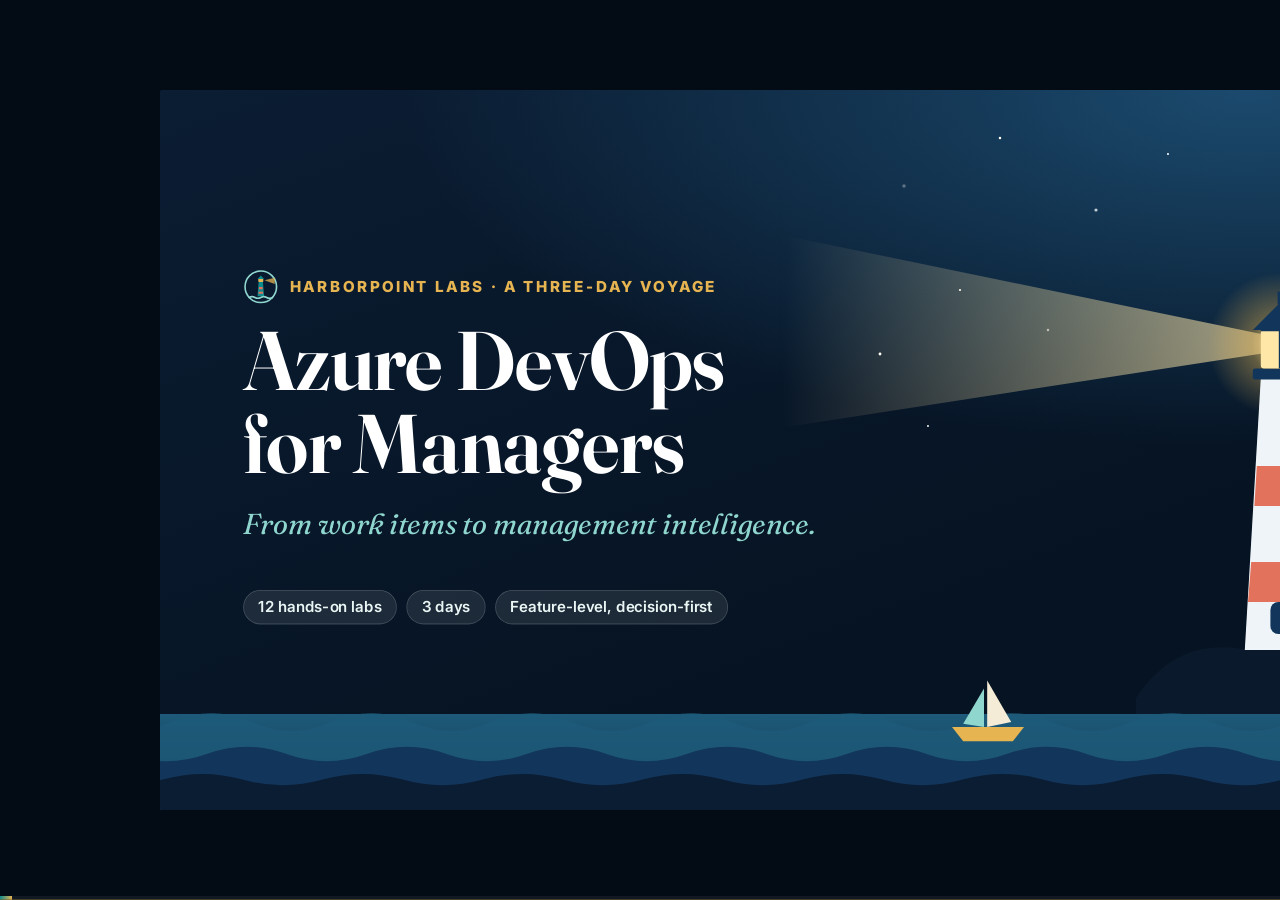
==== commit a6dbdf0a: "Slides: polls in every lab, model answers, course synthesis (105 slides) Make-a-call polls with reve" ====
--- a/docs/slides/index.html
+++ b/docs/slides/index.html
@@ -11,7 +11,7 @@
 <link rel="preconnect" href="https://fonts.googleapis.com">
 <link rel="preconnect" href="https://fonts.gstatic.com" crossorigin>
 <link rel="stylesheet" href="https://fonts.googleapis.com/css2?family=Fraunces:ital,opsz,wght@0,9..144,400..800;1,9..144,400..700&family=Inter:wght@400;500;600;700;800&family=JetBrains+Mono:wght@500;700&display=swap">
-<link rel="stylesheet" href="deck.css?v=dca4c818a3">
+<link rel="stylesheet" href="deck.css?v=8eb37b5ef1">
 </head>
 <body>
 
@@ -254,7 +254,8 @@
     <div class="eyebrow" style="justify-content:center"><span class="pip"></span>Every manager's Monday<span class="pip"></span></div>
     <p class="quote" style="font-size:78px; max-width:1250px">Are we going to make it? What do you need from me?</p>
     <p class="attrib" style="color:var(--teal-deep)">Dana Whitfield · EVP, Member Experience</p>
-    <p class="lede" style="margin:46px auto 0; text-align:center">Azure DevOps holds the answer. This course is about getting it out <span class="hl">fast, honestly, and at the right altitude</span>.</p>
+    <p class="lede" style="margin:40px auto 0; text-align:center; color:var(--ink); font-weight:600">Who's been asked this in the last month? How long did your answer take?</p>
+    <p class="lede" style="margin:18px auto 0; text-align:center">Azure DevOps holds the answer. This course is about getting it out <span class="hl">fast, honestly, and at the right altitude</span>.</p>
   </div>
   <aside class="notes"><p>Ask the room: how many of you got a version of this question last week? How long did it take to answer? Where did the numbers come from? That gap between the question and a trustworthy answer is what we close.</p></aside>
 </section>
@@ -263,7 +264,8 @@
   <div class="content">
     <div class="eyebrow"><span class="pip"></span>Our altitude</div>
     <h2>Decisions, not clicks.</h2>
-    <div class="grid2 mt-l">
+    <p class="lede" style="margin-top:12px">By Day 2 you'll answer Dana on one page. By Day 3 you'll brief her Executive Committee on the next PI.</p>
+    <div class="grid2 mt compactticks">
       <div class="card accent" style="--c:var(--kelp)">
         <svg class="icon"><use href="#i-check"/></svg>
         <h3>This course is</h3>
@@ -277,65 +279,6 @@
     </div>
   </div>
   <aside class="notes"><p>Altitude rule: stay at Feature level, drop to stories only to prove a Feature-level point, then climb back up. No Tasks, ever.</p></aside>
-</section>
-
-<section class="slide night" data-title="Three days, one voyage" data-part="Welcome aboard" data-section="Welcome aboard">
-  <div class="content">
-    <div class="eyebrow"><span class="pip"></span>The voyage map</div>
-    <h2>Three days. Twelve labs. One program.</h2>
-    <div class="grid3 mt-l fill" style="align-items:stretch">
-      <div class="card" style="border-top:6px solid #0f8b8d; display:flex; flex-direction:column; overflow:hidden">
-        <svg class="icon" style="--c:#8fd6cf"><use href="#i-map"/></svg>
-        <span class="tag">Day 1 · Navigator</span>
-        <h3>Charting the Waters</h3>
-        <p>Find, organize and interpret what's in Azure DevOps. Portfolio, sprint, queries, status report.</p>
-        <p class="small mt-s">Labs 1–4</p>
-        <svg class="cardart" viewBox="0 190 800 440" preserveAspectRatio="xMidYMid slice"><use href="#scene-chart" width="800" height="800"/></svg>
-      </div>
-      <div class="card" style="border-top:6px solid #e6b450; display:flex; flex-direction:column; overflow:hidden">
-        <svg class="icon" style="--c:#e6b450"><use href="#i-lighthouse"/></svg>
-        <span class="tag" style="color:#e6b450">Day 2 · Lighthouse Keeper</span>
-        <h3>The Lighthouse</h3>
-        <p>Dashboards that answer questions, metrics read honestly, dependencies across teams, an executive briefing.</p>
-        <p class="small mt-s">Labs 5–8</p>
-        <svg class="cardart" viewBox="0 240 800 440" preserveAspectRatio="xMidYMid slice"><use href="#scene-lighthouse" width="800" height="900"/></svg>
-      </div>
-      <div class="card" style="border-top:6px solid #e2725b; display:flex; flex-direction:column; overflow:hidden">
-        <svg class="icon" style="--c:#ff9c86"><use href="#i-wheel"/></svg>
-        <span class="tag" style="color:#ff9c86">Day 3 · Harbor Master</span>
-        <h3>Setting the Course</h3>
-        <p>Forecast honestly, prioritize by member impact, fix the data, and brief leadership on the next PI.</p>
-        <p class="small mt-s">Labs 9–12 (capstone)</p>
-        <svg class="cardart" viewBox="40 290 760 420" preserveAspectRatio="xMidYMid slice" style="background:linear-gradient(180deg,#2a2f5a,#8a4a4a)"><use href="#scene-dawn" width="800" height="900"/></svg>
-      </div>
-    </div>
-  </div>
-  <aside class="notes"><p>Each day earns a badge. Each lab builds on the one before; by the capstone you will use every skill at once.</p></aside>
-</section>
-
-<section class="slide chart-paper" data-title="How a lab works" data-part="Welcome aboard" data-section="Welcome aboard">
-  <div class="content">
-    <div class="eyebrow"><span class="pip"></span>Reading the chart</div>
-    <h2>How every lab works</h2>
-    <div class="grid4 mt compact">
-      <div class="card"><svg class="icon" style="--c:var(--navy)"><use href="#i-compass"/></svg><h3>Mission briefing</h3><p>Your role, the stakes, and what "done" looks like.</p></div>
-      <div class="card"><svg class="icon" style="--c:var(--teal)"><use href="#i-target"/></svg><h3>Make a call</h3><p>Commit to a guess <i>before</i> you look. Then check it.</p></div>
-      <div class="card"><svg class="icon" style="--c:#e07a3f"><use href="#i-timer"/></svg><h3>Speed run</h3><p>Prove you already know it. Skip ahead if you do.</p></div>
-      <div class="card"><svg class="icon" style="--c:var(--plum)"><use href="#i-flag"/></svg><h3>Challenge</h3><p>Less hand-holding, with tiered <b>Harbor Pilot</b> hints.</p></div>
-      <div class="card"><svg class="icon" style="--c:var(--red)"><use href="#i-reef"/></svg><h3>Reef ahead</h3><p>The plausible-but-wrong conclusion. Usually after you've hit it.</p></div>
-      <div class="card"><svg class="icon" style="--c:var(--brass)"><use href="#i-lighthouse"/></svg><h3>Lighthouse insight</h3><p>The durable management lesson.</p></div>
-      <div class="card" style="background:#fdf6e6; border-color:rgba(200,150,46,.4)"><svg class="icon" style="--c:var(--brass)"><use href="#i-key"/></svg><h3>Takeaway</h3><p>One sentence that closes every Part. <b>Collect them.</b></p></div>
-      <div class="card"><svg class="icon" style="--c:#8a6a4f"><use href="#i-book"/></svg><h3>Captain's log</h3><p>Connect it to your own organization.</p></div>
-    </div>
-    <div class="row mt" style="align-items:center; gap:18px; flex-wrap:wrap">
-      <span class="small"><b style="color:var(--ink)">Sea state</b> tells you how much help to expect:</span>
-      <span class="chip"><span class="sea" data-s="1"><i></i><i></i><i></i><i></i></span>Calm · guided</span>
-      <span class="chip"><span class="sea" data-s="2"><i></i><i></i><i></i><i></i></span>Choppy · some challenges</span>
-      <span class="chip"><span class="sea" data-s="3"><i></i><i></i><i></i><i></i></span>Rough · mostly challenges</span>
-      <span class="chip"><span class="sea" data-s="4"><i></i><i></i><i></i><i></i></span>Storm · open-ended</span>
-    </div>
-  </div>
-  <aside class="notes"><p>Point out the new Takeaway boxes: one at the end of every Part. If participants read nothing else on a busy day, the takeaways plus the Key takeaways at the end give them the lab. The Field Card collects every lab's "one thing".</p></aside>
 </section>
 
 <section class="slide night" data-title="Meet HarborPoint Financial" data-part="Welcome aboard" data-section="Welcome aboard · Meet HarborPoint">
@@ -427,6 +370,40 @@
   <aside class="notes"><p>Don't give away the plot lines. Each personality is a hypothesis participants will test with data.</p></aside>
 </section>
 
+<section class="slide night" data-title="Three days, one voyage" data-part="Welcome aboard" data-section="Welcome aboard">
+  <div class="content">
+    <div class="eyebrow"><span class="pip"></span>The voyage map</div>
+    <h2>Three days. Twelve labs. One program.</h2>
+    <div class="grid3 mt-l fill" style="align-items:stretch">
+      <div class="card" style="border-top:6px solid #0f8b8d; display:flex; flex-direction:column; overflow:hidden">
+        <svg class="icon" style="--c:#8fd6cf"><use href="#i-map"/></svg>
+        <span class="tag">Day 1 · Navigator</span>
+        <h3>Charting the Waters</h3>
+        <p>Find, organize and interpret what's in Azure DevOps. Portfolio, sprint, queries, status report.</p>
+        <p class="small mt-s">Labs 1–4</p>
+        <svg class="cardart" viewBox="0 190 800 440" preserveAspectRatio="xMidYMid slice"><use href="#scene-chart" width="800" height="800"/></svg>
+      </div>
+      <div class="card" style="border-top:6px solid #e6b450; display:flex; flex-direction:column; overflow:hidden">
+        <svg class="icon" style="--c:#e6b450"><use href="#i-lighthouse"/></svg>
+        <span class="tag" style="color:#e6b450">Day 2 · Lighthouse Keeper</span>
+        <h3>The Lighthouse</h3>
+        <p>Dashboards that answer questions, metrics read honestly, dependencies across teams, an executive briefing.</p>
+        <p class="small mt-s">Labs 5–8</p>
+        <svg class="cardart" viewBox="0 240 800 440" preserveAspectRatio="xMidYMid slice"><use href="#scene-lighthouse" width="800" height="900"/></svg>
+      </div>
+      <div class="card" style="border-top:6px solid #e2725b; display:flex; flex-direction:column; overflow:hidden">
+        <svg class="icon" style="--c:#ff9c86"><use href="#i-wheel"/></svg>
+        <span class="tag" style="color:#ff9c86">Day 3 · Harbor Master</span>
+        <h3>Setting the Course</h3>
+        <p>Forecast honestly, prioritize by member impact, fix the data, and brief leadership on the next PI.</p>
+        <p class="small mt-s">Labs 9–12 (capstone)</p>
+        <svg class="cardart" viewBox="40 290 760 420" preserveAspectRatio="xMidYMid slice" style="background:linear-gradient(180deg,#2a2f5a,#8a4a4a)"><use href="#scene-dawn" width="800" height="900"/></svg>
+      </div>
+    </div>
+  </div>
+  <aside class="notes"><p>Each day earns a badge. Each lab builds on the one before; by the capstone you will use every skill at once.</p></aside>
+</section>
+
 <section class="slide chart-paper" data-title="The calendar" data-part="Welcome aboard" data-section="Welcome aboard · Your environment">
   <div class="content">
     <div class="eyebrow"><span class="pip"></span>Where we are in time</div>
@@ -441,7 +418,8 @@
       </div>
       <div class="markers">
         <div class="mk" style="--x:45.8%; --c:#b8862a">Today</div>
-        <div class="mk" style="--x:62.5%; --c:var(--teal)">Company holiday (2 days)</div>
+        <div class="mk" style="--x:62.5%; --c:var(--teal)">Holiday · 2 days</div>
+        <div class="mk" style="--x:70.8%; --c:var(--teal)">Holiday · 1 day</div>
         <div class="mk" style="--x:79.2%; --c:var(--red)">Regulatory exam fieldwork</div>
       </div>
     </div>
@@ -468,6 +446,28 @@
   <aside class="notes"><p>Ask everyone to save their participant ID on the lab site's Welcome page now. Every P## on the site fills in with it. You need Basic access: a saved query must show a Charts tab.</p></aside>
 </section>
 
+<section class="slide chart-paper" data-title="How a lab works" data-part="Welcome aboard" data-section="Welcome aboard">
+  <div class="content">
+    <div class="eyebrow"><span class="pip"></span>Reading the chart</div>
+    <h2>Four signs to watch for in every lab</h2>
+    <div class="grid4 mt-l">
+      <div class="card accent" style="--c:var(--teal)"><svg class="icon"><use href="#i-target"/></svg><h3>Make a call</h3><p>Commit to a guess <i>before</i> you look. Then check it. It's how you learn which numbers fool you.</p></div>
+      <div class="card accent" style="--c:var(--red)"><svg class="icon" style="--c:var(--red)"><use href="#i-reef"/></svg><h3>Reef ahead</h3><p>The plausible-but-wrong conclusion the data invites. Usually right after you've hit it.</p></div>
+      <div class="card accent" style="--c:var(--brass)"><svg class="icon" style="--c:var(--brass)"><use href="#i-lighthouse"/></svg><h3>Lighthouse insight</h3><p>The durable management lesson, the one you'll use back home.</p></div>
+      <div class="card accent" style="--c:var(--brass); background:#fdf6e6"><svg class="icon" style="--c:var(--brass)"><use href="#i-key"/></svg><h3>Takeaway</h3><p>One sentence that closes every Part. Collect them: they become your Field Card.</p></div>
+    </div>
+    <div class="row mt-l" style="align-items:center; gap:18px; flex-wrap:wrap">
+      <span class="small"><b style="color:var(--ink)">Sea state</b> tells you how much help to expect:</span>
+      <span class="chip"><span class="sea" data-s="1"><i></i><i></i><i></i><i></i></span>Calm · guided</span>
+      <span class="chip"><span class="sea" data-s="2"><i></i><i></i><i></i><i></i></span>Choppy · some challenges</span>
+      <span class="chip"><span class="sea" data-s="3"><i></i><i></i><i></i><i></i></span>Rough · mostly challenges</span>
+      <span class="chip"><span class="sea" data-s="4"><i></i><i></i><i></i><i></i></span>Storm · open-ended</span>
+    </div>
+  </div>
+  <aside class="notes"><p>Also in every lab: a Mission briefing (your role and what "done" looks like), Speed runs (prove you already know it and skip ahead), Challenges with tiered Harbor Pilot hints, and a Captain's log to connect it to your own organization.</p></aside>
+</section>
+
+
 <!-- =============================== DAY 1 =============================== -->
 
 <section class="slide night divider d1" data-title="Day 1 · Charting the Waters" data-part="Day 1 · Charting the Waters" data-nofoot>
@@ -542,7 +542,7 @@
           <tr class="hot"><td>Real-Time Fraud Alerts</td><td class="n">20</td><td class="n">4%</td></tr>
           <tr class="hot"><td>Instant Card Controls</td><td class="n">20</td><td class="n">0%</td></tr>
         </table>
-        <p class="small mt-s" style="color:#cfe1ee">Progress tells you how far along the work is, not whether it's the right work. Ask Digital Accounts, which owns both, before you judge.</p>
+        <p class="small mt-s" style="color:#cfe1ee">Progress tells you how far along the work is, not whether it's the right work. Ask Digital Accounts, which owns Spending Insights and Card Controls, before you judge.</p>
       </div>
     </div>
   </div>
@@ -553,16 +553,13 @@
   <div class="content">
     <div class="eyebrow"><span class="pip"></span>Same Feature, four views: Mobile Check Deposit 2.0</div>
     <h2>Match the lens to the question</h2>
-    <div class="grid4 mt">
+    <div class="grid4 mt-l lenses">
       <div class="card accent" style="--c:var(--navy)"><svg class="icon" style="--c:var(--navy)"><use href="#i-layers"/></svg><span class="tag">Backlog + rollup</span><h3>How far?</h3><p>Every Feature at once. Can't say <i>why</i>.</p></div>
       <div class="card accent" style="--c:var(--teal)"><svg class="icon"><use href="#i-search"/></svg><span class="tag">Work item form</span><h3>Why?</h3><p>History, Discussion, tags. One item at a time.</p></div>
       <div class="card accent" style="--c:var(--plum)"><svg class="icon" style="--c:var(--plum)"><use href="#i-dash"/></svg><span class="tag" style="color:var(--plum)">Board</span><h3>Stuck where?</h3><p>Columns and WIP. No calendar.</p></div>
       <div class="card accent" style="--c:var(--coral)"><svg class="icon" style="--c:var(--coral)"><use href="#i-calendar"/></svg><span class="tag" style="color:var(--coral)">Delivery Plan</span><h3>When?</h3><p>Teams, dates, milestones, dependencies.</p></div>
     </div>
-    <div class="split mt" style="grid-template-columns:7fr 5fr; gap:40px">
-      <figure class="win"><div class="bar"><i></i><i></i><i></i><span>Boards › Delivery Plans › HarborPoint Program Plan</span></div><img src="../assets/shots/lab01-program-plan-f2.png" alt="The program plan with System Demo, PI 5 Planning and exam fieldwork markers."></figure>
-      <div class="callout insight"><b class="t">The habit</b>"61% done, deadline in days" takes the backlog <b>and</b> the calendar. A status claim that holds up uses at least two lenses.</div>
-    </div>
+    <div class="callout insight mt-l" style="font-size:28px"><b class="t">The habit</b>"61% done, deadline in days" takes the backlog <b>and</b> the calendar. A status claim that holds up uses at least two lenses.</div>
   </div>
   <aside class="notes"><p>Look, but don't drag: on a Delivery Plan, dragging a card moves the real work item for everyone.</p></aside>
 </section>
@@ -570,14 +567,14 @@
 <section class="slide reefy d1" data-title="Reef: progress bars count only Closed" data-part="Day 1 · Charting the Waters" data-section="Day 1 · Lab 1 · Explore the Program">
   <div class="content">
     <div class="eyebrow"><svg class="icon sm" style="--c:#ff9c86"><use href="#i-reef"/></svg>Reef ahead</div>
-    <h2>Biometric Login says 53%. It's further along than that.</h2>
+    <h2>Biometric Login says 53%. It's further along.</h2>
     <div class="split wide-r mt" style="align-items:start">
       <div>
         <div class="grid2">
-          <div class="stat sm"><b style="--c:#ff9c86">11</b><span>points of finished code waiting in <b>Resolved</b></span></div>
+          <div class="stat sm"><b style="--c:#ff9c86">8</b><span>points of Biometric Login (2 stories) waiting in <b>Resolved</b></span></div>
           <div class="stat sm"><b style="--c:#e6b450">1</b><span>tester for the whole Mobile team</span></div>
         </div>
-        <p class="big mt" style="font-size:25px">Rollup counts only <b>Closed</b>. Close those three stories and Biometric Login reads about <b>69%</b>. And the board's WIP limit is 5: Active reads <b>16/5</b>.</p>
+        <p class="big mt" style="font-size:25px">Rollup counts only <b>Closed</b>. Close those two stories and Biometric Login reads about <b>69%</b>. Across Mobile, 11 finished points wait for the same tester, and Active reads <b>16/5</b> against a WIP limit of 5.</p>
         <div class="callout mt" style="--c:#ff9c86; background:rgba(255,255,255,.08); color:#f6e6e1"><b class="t">Before you quote a percentage</b>Find out what "done" means on that team's board.</div>
       </div>
       <figure class="win" style="max-height:580px"><div class="bar"><i></i><i></i><i></i><span>Boards › Boards › Mobile Banking › Stories</span></div><img src="../assets/shots/lab01-mobile-stories-resolved.png" alt="Mobile Banking's Stories board with Resolved work waiting for QA and column headers over their WIP limits." style="object-fit:cover; object-position:top; height:470px"></figure>
@@ -617,17 +614,17 @@
     </div>
     <div>
       <div class="eyebrow"><svg class="icon sm" style="--c:var(--brass)"><use href="#i-key"/></svg>Lab 1 · Key takeaways</div>
-      <ul class="keys">
-        <li style="font-size:22px"><svg><use href="#i-key"/></svg><span><b>Know where the answer lives.</b> Every number comes from a view and a team context, and both decide what you see: the backlog shows six Digital Features, the Epic has eight.</span></li>
-        <li style="font-size:22px"><svg><use href="#i-key"/></svg><span><b>The order is the decision.</b> Priority fields are opinions; backlog order is the real ranking. When rank and reality disagree, a decision is missing, so find out who should make it.</span></li>
-        <li style="font-size:22px"><svg><use href="#i-key"/></svg><span><b>Rollup is your status report.</b> Rollup columns put a whole Epic's Feature status on one screen. They show how far along the work is, not whether it's the right work.</span></li>
-        <li style="font-size:22px"><svg><use href="#i-key"/></svg><span><b>Match the lens to the question.</b> The <b>backlog</b> for how far, the <b>form</b> for why, the <b>board</b> for where it's stuck, the <b>plan</b> for when. A status claim that holds up uses at least two.</span></li>
-        <li style="font-size:22px"><svg><use href="#i-key"/></svg><span><b>Progress bars count only Closed.</b> Resolved work shows as not done. Before you quote a percentage, know what "done" means on that team's board.</span></li>
-        <li style="font-size:22px"><svg><use href="#i-key"/></svg><span><b>Owns, serves, builds.</b> Area Path, Parent link and the children's areas answer three different questions. Cross-team Features hide in the gaps between them.</span></li>
-      </ul>
-    </div>
-  </div>
-  <aside class="notes"><p>Generated from Lab 1's one thing and Key takeaways (tools/build_slides.py). Ask: which of these would have changed a decision you made last month?</p></aside>
+      <ol class="keys">
+        <li><b>Know where the answer lives.</b></li>
+        <li><b>The order is the decision.</b></li>
+        <li><b>Rollup is your status report.</b></li>
+        <li><b>Match the lens to the question.</b></li>
+        <li><b>Progress bars count only Closed.</b></li>
+        <li><b>Owns, serves, builds.</b></li>
+      </ol>
+    </div>
+  </div>
+  <aside class="notes"><p><b>Know where the answer lives.</b> View and team context decide what you see: the backlog shows six Digital Features, the Epic has eight.</p><p><b>The order is the decision.</b> Priority fields are opinions; backlog order is the real ranking. When rank and reality disagree, find out who should decide.</p><p><b>Rollup is your status report.</b> Rollup columns put an Epic's Feature status on one screen. They show how far along the work is, not whether it's the right work.</p><p><b>Match the lens to the question.</b> The <b>backlog</b> for how far, the <b>form</b> for why, the <b>board</b> for where it's stuck, the <b>plan</b> for when. A claim that holds up uses at least two.</p><p><b>Progress bars count only Closed.</b> Resolved work shows as not done, so know what "done" means on a team's board before you quote its percentage.</p><p><b>Owns, serves, builds.</b> Area Path, Parent link and the children's areas answer three different questions. Cross-team Features hide in the gaps.</p><p>Generated from Lab 1's one thing and Key takeaways. Ask: which of these would have changed a decision you made last month?</p></aside>
 </section>
 
 <!-- ---------- Lab 2 ---------- -->
@@ -647,7 +644,7 @@
 <section class="slide chart-paper d1" data-title="Mobile's own plan, not its velocity" data-part="Day 1 · Charting the Waters" data-section="Day 1 · Lab 2 · Monday Morning Manager">
   <div class="content">
     <div class="eyebrow"><span class="pip"></span>What shipped in Sprint 13</div>
-    <h2>Velocity near its record. Plan reliability at its lowest.</h2>
+    <h2>Velocity near record. Reliability at its lowest.</h2>
     <div class="split wide-l mt fill" style="align-items:stretch">
       <div style="display:flex; flex-direction:column">
         <div class="chart fill" data-chart='{"type":"line","labels":["S9","S10","S11","S12","S13"],"ymin":60,"ymax":100,"ticks":[60,70,80,90,100],"unit":"%","margin":{"r":220},"series":[{"name":"Digital Accounts","color":"#0f8b8d","values":[92,100,100,89,100]},{"name":"Mobile Banking","color":"#d9604a","values":[87,84,82,80,71],"below":true}]}'></div>
@@ -668,15 +665,15 @@
     <div class="eyebrow"><span class="pip"></span>Unfinished, Feature by Feature</div>
     <h2>61% done, due this sprint. Will it make it?</h2>
     <div class="split wide-l mt">
-      <figure class="win"><div class="bar"><i></i><i></i><i></i><span>Boards › Backlogs › Mobile Banking › Features › Mobile Check Deposit 2.0 expanded</span></div><img src="../assets/shots/lab02-f2-children-iterations.png" alt="Mobile Check Deposit 2.0's remaining stories by iteration and state."></figure>
+      <figure class="win"><div class="bar"><i></i><i></i><i></i><span>Boards › Backlogs › Mobile Banking › Features › Mobile Check Deposit 2.0 expanded</span></div><img src="../assets/shots/lab02-f2-children-iterations.png" alt="Mobile Check Deposit 2.0's remaining stories by iteration and state." style="max-height:540px; object-fit:cover; object-position:top"></figure>
       <div>
-        <h3>A progress bar is not a forecast.</h3>
-        <ul class="ticks">
-          <li><b>Where</b> is the remaining work scheduled?</li>
-          <li><b>What state</b> is it in: stale, waiting for QA, not started?</li>
-          <li><b>Who</b> has it, and what else are they carrying?</li>
+        <h3>A progress bar isn't a forecast. Ask:</h3>
+        <ul class="ticks" style="gap:12px">
+          <li style="font-size:24px"><b>Where</b> is the remaining work scheduled?</li>
+          <li style="font-size:24px"><b>What state</b> is it in: stale, waiting, not started?</li>
+          <li style="font-size:24px"><b>Who</b> has it, and what else are they carrying?</li>
         </ul>
-        <div class="callout reef mt"><b class="t">Verdict</b>It will miss. Two stale stories, two waiting on the only tester, and a P1 bug with no owner.</div>
+        <div class="callout reef mt frag"><b class="t">Verdict</b>It will miss: 36 points left, 14 already planned for Sprint 15. Two stale stories, one waiting on the only tester, an unowned P1 bug.</div>
       </div>
     </div>
   </div>
@@ -687,16 +684,36 @@
   <div class="content">
     <div class="eyebrow"><span class="pip"></span>The signals hunt · each one a two-clause query</div>
     <h2>Six signals. Each should end at a Feature.</h2>
-    <div class="grid3 mt">
-      <div class="card"><svg class="icon" style="--c:#ff9c86"><use href="#i-bug"/></svg><h3>Unowned urgency</h3><p>A <b>Priority 1</b> bug on Check Deposit with nobody assigned.</p></div>
-      <div class="card"><svg class="icon" style="--c:#e6b450"><use href="#i-user"/></svg><h3>Overload</h3><p><b>Ethan Brooks</b> has six active items across Check Deposit and orphan work.</p></div>
-      <div class="card"><svg class="icon"><use href="#i-clock"/></svg><h3>Stale work</h3><p>Two Check Deposit stories untouched for <b>9–10 days</b>.</p></div>
-      <div class="card"><svg class="icon" style="--c:#b996d8"><use href="#i-bolt"/></svg><h3>Mid-sprint scope</h3><p><b>+5 points</b> of <code>unplanned</code> work added on days 3 and 4.</p></div>
-      <div class="card"><svg class="icon" style="--c:#8fd6cf"><use href="#i-link"/></svg><h3>Unaligned effort</h3><p><b>52%</b> of Sprint 13's points served no Feature at all.</p></div>
-      <div class="card"><svg class="icon" style="--c:#ff9c86"><use href="#i-bars"/></svg><h3>Quality debt</h3><p>Open bugs: <b>9 → 42</b> in five sprints.</p></div>
+    <div class="grid3 mt compact">
+      <div class="card"><svg class="icon" style="--c:#ff9c86"><use href="#i-bug"/></svg><h3>Unowned urgency</h3><p>A <b>Priority 1</b> bug on Check Deposit with nobody assigned.</p><p class="tofeat">→ Check Deposit</p></div>
+      <div class="card"><svg class="icon" style="--c:#e6b450"><use href="#i-user"/></svg><h3>Overload</h3><p><b>Ethan Brooks</b> has six active items across Check Deposit and orphan work.</p><p class="tofeat">→ Check Deposit + no Feature</p></div>
+      <div class="card"><svg class="icon"><use href="#i-clock"/></svg><h3>Stale work</h3><p>Two Check Deposit stories untouched for <b>9–10 days</b>.</p><p class="tofeat">→ Check Deposit</p></div>
+      <div class="card"><svg class="icon" style="--c:#b996d8"><use href="#i-bolt"/></svg><h3>Mid-sprint scope</h3><p><b>+5 points</b> of <code>unplanned</code> work added on days 3 and 4.</p><p class="tofeat">→ no Feature</p></div>
+      <div class="card"><svg class="icon" style="--c:#8fd6cf"><use href="#i-link"/></svg><h3>Unaligned effort</h3><p><b>52%</b> of Sprint 13's points served no Feature at all.</p><p class="tofeat">→ no Feature</p></div>
+      <div class="card"><svg class="icon" style="--c:#ff9c86"><use href="#i-bars"/></svg><h3>Quality debt</h3><p>Open bugs: <b>9 → 42</b> in five sprints.</p><p class="tofeat">→ Check Deposit, and every Feature after it</p></div>
     </div>
   </div>
   <aside class="notes"><p>Five of the six land on Check Deposit or on no-Feature work. That's one problem, and it's the bottom line of the readout.</p></aside>
+</section>
+
+<section class="slide night d1" data-title="Make a call: what did the points buy?" data-part="Day 1 · Charting the Waters" data-section="Day 1 · Lab 2 · Monday Morning Manager">
+  <div class="content">
+    <div class="eyebrow"><span class="pip"></span>Make a call</div>
+    <h2>Mobile completed 44 points in Sprint 13. How many moved a Feature?</h2>
+    <div class="split mt-l" style="align-items:start">
+      <div class="poll" data-reveal=".ans">
+        <div class="opt"><span class="l">A</span>Nearly all of them: about 40</div>
+        <div class="opt"><span class="l">B</span>Most of them: about 33</div>
+        <div class="opt right"><span class="l">C</span>Fewer than half</div>
+        <div class="opt"><span class="l">D</span>Almost none</div>
+      </div>
+      <div class="frag ans">
+        <div class="stat"><b style="--c:#e6b450">21 of 44</b><span>points served a Feature. The other 23, 52%, served no Feature at all.</span></div>
+        <p class="big mt" style="color:#dbe8f3; font-size:28px">The velocity chart can't see the difference. Only a query by parent Feature can.</p>
+      </div>
+    </div>
+  </div>
+  <aside class="notes"><p>Take a show of hands before revealing. Most rooms guess B. Check Deposit got 11 points, Biometric Login 10, and 23 went to stories with no parent.</p></aside>
 </section>
 
 <section class="slide chart-paper d1" data-title="Feature progress is the truth serum" data-part="Day 1 · Charting the Waters" data-section="Day 1 · Lab 2 · Monday Morning Manager">
@@ -717,6 +734,21 @@
   <aside class="notes"><p>Velocity tells you how busy a team was, not what it delivered.</p></aside>
 </section>
 
+<section class="slide chart-paper d1" data-title="The 10:00 readout" data-part="Day 1 · Charting the Waters" data-section="Day 1 · Lab 2 · Monday Morning Manager">
+  <div class="content">
+    <div class="eyebrow"><span class="pip"></span>A model answer · five bullets, bottom line first</div>
+    <h2>The 10:00 readout</h2>
+    <ol class="legend-list mt" style="padding:0; margin-top:28px; gap:14px">
+      <li style="font-size:22px"><b>Bottom line:</b> Mobile isn't short of effort, it's short of <i>focus</i>. Check Deposit will miss its Sprint 14 date (36 points left, 14 already in Sprint 15). Re-forecast it today.</li>
+      <li style="font-size:22px"><b>Shipped:</b> Paperless Statements closed (26 of 26). Mobile completed 44 of 62 (71%) and carried six stories; 52% of its points served no Feature.</li>
+      <li style="font-size:22px"><b>Unfinished:</b> Biometric Login roughly on track if testing keeps pace. Fraud Alerts, priority #1, is 4% done and blocked on a Security API that lands after its date.</li>
+      <li style="font-size:22px"><b>Needs us:</b> an unowned P1 bug, Ethan holding 6 active items, 11 points waiting on one tester, 5 points added mid-sprint, 42 open bugs.</li>
+      <li style="font-size:22px"><b>Asks:</b> Diego and Hannah assign the P1 today and freeze intake; your call on Check Deposit's date; 30 minutes with Aisha on the Fraud Alerts dependency.</li>
+    </ol>
+  </div>
+  <aside class="notes"><p>Point at the structure, not the words: bottom line first, every number one click from its evidence, and each ask has a name on it.</p></aside>
+</section>
+
 <section class="slide sandy d1" data-title="Lab 2 · Key takeaways" data-part="Day 1 · Charting the Waters" data-section="Day 1 · Lab 2 · Monday Morning Manager">
   <div class="tk content">
     <div class="onething rise">
@@ -725,16 +757,16 @@
     </div>
     <div>
       <div class="eyebrow"><svg class="icon sm" style="--c:var(--brass)"><use href="#i-key"/></svg>Lab 2 · Key takeaways</div>
-      <ul class="keys">
-        <li style="font-size:24px"><svg><use href="#i-key"/></svg><span><b>Start wide, at Feature level.</b> See every team's work by Feature, including the work that serves no Feature, before you explain any one team.</span></li>
-        <li style="font-size:24px"><svg><use href="#i-key"/></svg><span><b>Compare a team with its own plan.</b> Velocity never compares across teams, and the gap between Planned and Completed is where carry-over hides.</span></li>
-        <li style="font-size:24px"><svg><use href="#i-key"/></svg><span><b>A progress bar is not a forecast.</b> Whether a Feature makes its date depends on where its remaining work is scheduled, what state it's in and who has it.</span></li>
-        <li style="font-size:24px"><svg><use href="#i-key"/></svg><span><b>Feature progress is the truth serum for velocity.</b> Six quick signals find what won't fix itself; when velocity looks fine and the Features aren't moving, believe the Features.</span></li>
-        <li style="font-size:24px"><svg><use href="#i-key"/></svg><span><b>Lead with the bottom line, end with an ask.</b> Five bullets, every number a click from its evidence, and a named person asked for something specific.</span></li>
-      </ul>
-    </div>
-  </div>
-  <aside class="notes"><p>Generated from Lab 2's one thing and Key takeaways (tools/build_slides.py). Ask: which of these would have changed a decision you made last month?</p></aside>
+      <ol class="keys">
+        <li><b>Start wide, at Feature level.</b></li>
+        <li><b>Compare a team with its own plan.</b></li>
+        <li><b>A progress bar is not a forecast.</b></li>
+        <li><b>Feature progress is the truth serum for velocity.</b></li>
+        <li><b>Lead with the bottom line, end with an ask.</b></li>
+      </ol>
+    </div>
+  </div>
+  <aside class="notes"><p><b>Start wide, at Feature level.</b> See every team's work by Feature, orphans included, before you explain any one team.</p><p><b>Compare a team with its own plan.</b> Never compare velocity across teams; the gap between Planned and Completed is where carry-over hides.</p><p><b>A progress bar is not a forecast.</b> Whether a Feature makes its date depends on where its remaining work is scheduled, what state it's in and who has it.</p><p><b>Feature progress is the truth serum for velocity.</b> Six quick signals find what won't fix itself; when velocity looks fine and the Features aren't moving, believe the Features.</p><p><b>Lead with the bottom line, end with an ask.</b> Five bullets, every number a click from its evidence, and a named person asked for something specific.</p><p>Generated from Lab 2's one thing and Key takeaways. Ask: which of these would have changed a decision you made last month?</p></aside>
 </section>
 
 <!-- ---------- Lab 3 ---------- -->
@@ -743,7 +775,7 @@
     <div>
       <div class="eyebrow">Lab 3 · Module 3 · Powerful management queries</div>
       <h2>Build Your Manager's Query Toolkit</h2>
-      <p class="lede">Five questions every manager gets asked, answered once with reusable shared queries, plus the queries nobody thinks to write.</p>
+      <div class="msg tone-teal"><div class="av">RE</div><div><div class="who"><b>Ruth Ellison</b>Program Manager, METP · 8:15 AM</div><p class="say">Thirty years, and every Monday somebody asks me the same five questions. Build them once, and <b>name them like the question they answer</b>. And when one says "eight Features at risk", don't forward it. Read it.</p></div></div>
       <div class="lab-meta"><span class="chip">60 min</span><span class="chip"><span class="sea" data-s="2"><i></i><i></i><i></i><i></i></span>Choppy</span><span class="chip">Shared Queries/Training/P##</span></div>
     </div>
     <div class="lab-art"><figure class="win"><div class="bar"><i></i><i></i><i></i><span>Boards › Queries › All › Shared Queries › Training › P##</span></div><img src="../assets/shots/lab03-toolkit-folder.png" alt=""></figure><div class="lab-num">03</div></div>
@@ -755,12 +787,12 @@
   <div class="content">
     <div class="eyebrow"><span class="pip"></span>Three query types, three kinds of question</div>
     <h2>Pick the query type for the question</h2>
-    <div class="grid3 mt">
+    <div class="grid3 mt-l lenses">
       <div class="card accent" style="--c:var(--navy)"><svg class="icon" style="--c:var(--navy)"><use href="#i-bars"/></svg><span class="tag" style="color:var(--navy)">Flat list</span><h3>"How many? Which ones?"</h3><p>Lists, counts and the only type that can be <b>charted</b>.</p></div>
       <div class="card accent" style="--c:var(--teal)"><svg class="icon"><use href="#i-layers"/></svg><span class="tag">Tree of work items</span><h3>"What does this work serve?"</h3><p>Features with their child stories. Busy vs. what the work <b>bought</b>.</p></div>
       <div class="card accent" style="--c:var(--coral)"><svg class="icon" style="--c:var(--coral)"><use href="#i-link"/></svg><span class="tag" style="color:var(--coral)">Work items and direct links</span><h3>"What's missing or blocked?"</h3><p>Orphans, empty Features, dependencies. Including <b>"does not have"</b> links.</p></div>
     </div>
-    <figure class="win mt"><div class="bar"><i></i><i></i><i></i><span>Boards › Queries › Shared Queries › Training › P## › 01 What is my team working on (by Feature)</span></div><img src="../assets/shots/lab03-q1-tree.png" alt="A tree query showing Features with their child stories in the current sprint." style="max-height:330px; object-fit:cover"></figure>
+    <div class="callout key mt-l" style="font-size:28px"><b class="t">Busy is not bought</b>A flat count shows how busy a team was. A tree by Feature shows what the work bought.</div>
   </div>
   <aside class="notes"><p>A flat count shows how busy a team was; a tree by Feature shows what the work bought.</p></aside>
 </section>
@@ -828,17 +860,17 @@
     </div>
     <div>
       <div class="eyebrow"><svg class="icon sm" style="--c:var(--brass)"><use href="#i-key"/></svg>Lab 3 · Key takeaways</div>
-      <ul class="keys">
-        <li style="font-size:22px"><svg><use href="#i-key"/></svg><span><b>A macro picks a sprint, not a team.</b> <code>@CurrentIteration</code> keeps a query true next sprint. Pair it with an area clause, and check whose calendar the team parameter reads.</span></li>
-        <li style="font-size:22px"><svg><use href="#i-key"/></svg><span><b>Busy is not bought.</b> A flat count shows activity; a tree by Feature shows what the work bought. Pick the query type for the question: <b>flat</b> for lists and charts, <b>tree</b> for "what does this work serve?", <b>direct links</b> for "what's missing?".</span></li>
-        <li style="font-size:22px"><svg><use href="#i-key"/></svg><span><b>A result is a shortlist, not a verdict.</b> Triage every at-risk result before you forward it. A filter only finds what people remembered to record, so distrust your tags.</span></li>
-        <li style="font-size:22px"><svg><use href="#i-key"/></svg><span><b>Fix the record before the report.</b> Open work in a closed PI is usually forgotten or finished-but-never-closed. Decide which number is true, then fix the state.</span></li>
-        <li style="font-size:22px"><svg><use href="#i-key"/></svg><span><b>Query for what's missing.</b> Orphan work and empty Features are the blind spots of every progress report. Test every zero by flipping its operator.</span></li>
-        <li style="font-size:22px"><svg><use href="#i-key"/></svg><span><b>Name it like the question.</b> A saved query is a definition everyone inherits. Save it shared, make its window explicit, and send the link, not a screenshot.</span></li>
-      </ul>
-    </div>
-  </div>
-  <aside class="notes"><p>Generated from Lab 3's one thing and Key takeaways (tools/build_slides.py). Ask: which of these would have changed a decision you made last month?</p></aside>
+      <ol class="keys">
+        <li><b>A macro picks a sprint, not a team.</b></li>
+        <li><b>Busy is not bought.</b></li>
+        <li><b>A result is a shortlist, not a verdict.</b></li>
+        <li><b>Fix the record before the report.</b></li>
+        <li><b>Query for what's missing.</b></li>
+        <li><b>Name it like the question.</b></li>
+      </ol>
+    </div>
+  </div>
+  <aside class="notes"><p><b>A macro picks a sprint, not a team.</b> <code>@CurrentIteration</code> keeps a query true next sprint. Pair it with an area clause, and check whose calendar it reads.</p><p><b>Busy is not bought.</b> A flat count shows activity; a tree by Feature shows what the work bought. <b>Flat</b> for lists and charts, <b>tree</b> for "what does this serve?", <b>direct links</b> for "what's missing?".</p><p><b>A result is a shortlist, not a verdict.</b> Triage every at-risk result before you forward it. A filter finds only what people remembered to record, so distrust your tags.</p><p><b>Fix the record before the report.</b> Open work in a closed PI is usually forgotten or finished-but-never-closed. Decide which number is true, then fix the state.</p><p><b>Query for what's missing.</b> Orphan work and empty Features are every progress report's blind spots. Test every zero by flipping its operator.</p><p><b>Name it like the question.</b> A saved query is a definition everyone inherits. Save it shared, make its window explicit, and send the link, not a screenshot.</p><p>Generated from Lab 3's one thing and Key takeaways. Ask: which of these would have changed a decision you made last month?</p></aside>
 </section>
 
 <!-- ---------- Lab 4 ---------- -->
@@ -847,7 +879,7 @@
     <div>
       <div class="eyebrow">Lab 4 · Module 4 · From query results to information</div>
       <h2>The Sprint Delivery Report</h2>
-      <p class="lede">Leadership wants an update on Digital Banking. Turn queries into charts leadership can read, catch the ones that mislead, and write one page.</p>
+      <div class="msg tone-teal"><div class="av">PR</div><div><div class="who"><b>Priya Raman</b>Director, Digital Banking · 1:10 PM</div><p class="say"><b>One page.</b> Marcus will be in the room, so every number needs to survive "how do you know?" And please don't hand me a green status unless it's actually green.</p></div></div>
       <div class="lab-meta"><span class="chip">50 min</span><span class="chip"><span class="sea" data-s="2"><i></i><i></i><i></i><i></i></span>Choppy</span><span class="chip">Deliverable: one-page status</span></div>
     </div>
     <div class="lab-art"><figure class="win"><div class="bar"><i></i><i></i><i></i><span>Boards › Queries › Shared Queries › Training › P## › 11 Digital stories this sprint (chart) › Charts</span></div><img src="../assets/shots/lab04-sprint-pivot.png" alt=""></figure><div class="lab-num">04</div></div>
@@ -858,19 +890,21 @@
 <section class="slide chart-paper d1" data-title="Reef: Mobile delivered 44, DA only 26" data-part="Day 1 · Charting the Waters" data-section="Day 1 · Lab 4 · Sprint Delivery Report">
   <div class="content">
     <div class="eyebrow" style="color:var(--red)"><svg class="icon sm" style="--c:var(--red)"><use href="#i-reef"/></svg>Reef ahead</div>
-    <h2>"Mobile delivered 44. Digital Accounts only 26."</h2>
+    <h2>Which team delivered more last sprint?</h2>
     <div class="split mt fill" style="align-items:stretch">
       <div style="display:flex; flex-direction:column">
         <div class="chart fill" data-chart='{"type":"bar","labels":["Mobile Banking","Digital Accounts"],"ymax":70,"ticks":[0,20,40,60],"series":[{"name":"Planned","color":"#9fb3c8","values":[62,26]},{"name":"Completed","color":"#0f8b8d","values":[44,26]}]}'></div>
         <div class="lg"><span style="--c:#9fb3c8">Planned</span><span style="--c:#0f8b8d">Completed · Sprint 13 points</span></div>
       </div>
       <div>
-        <p class="big">Story Points are each team's <b>private currency</b>.</p>
-        <div class="grid2 mt">
-          <div class="stat"><b style="--c:var(--coral)">71%</b><span>Mobile, of its own plan</span></div>
-          <div class="stat"><b style="--c:var(--teal)">100%</b><span>Digital Accounts, of its own plan</span></div>
+        <div class="poll" data-reveal=".ans" style="gap:12px">
+          <div class="opt"><span class="l">A</span>Mobile Banking: 44 beats 26</div>
+          <div class="opt right"><span class="l">B</span>Digital Accounts: 100% of its plan vs 71%</div>
+          <div class="opt"><span class="l">C</span>A tie: both teams were busy</div>
         </div>
-        <div class="callout key mt"><b class="t">Report instead</b>Completed ÷ Planned, and its trend, for each team. Never one team's points against another's.</div>
+        <div class="frag ans mt">
+          <p class="big" style="font-size:26px">Story Points are each team's <b>private currency</b>. Compare each team with <b>its own plan</b>: Completed ÷ Planned, and its trend.</p>
+        </div>
       </div>
     </div>
   </div>
@@ -886,7 +920,10 @@
         <div class="chart fill" data-chart='{"type":"line","labels":["S9","S10","S11","S12","S13","Now"],"ymax":45,"ticks":[0,10,20,30,40],"margin":{"r":200},"series":[{"name":"Mobile","color":"#d9604a","values":[9,12,18,26,37,42]},{"name":"Digital Acc.","color":"#0f8b8d","values":[7,6,6,5,4,4],"below":true}]}'></div>
         <p class="small">Open bugs at the end of each sprint.</p>
       </div>
-      <figure class="win"><div class="bar"><i></i><i></i><i></i><span>Overview › Dashboards › Burndown widget · Mobile Banking · Bugs · weekly since Sprint 9</span></div><img src="../assets/shots/lab04-bug-trend.png" alt="An Analytics trend of open bugs rising for Mobile Banking."></figure>
+      <div>
+        <div class="stat"><b style="--c:var(--coral)">13 : 2</b><span>bugs Mobile opened vs closed in Sprint 13</span></div>
+        <div class="stat mt"><b style="--c:var(--ink)">~45%</b><span>of Mobile's bugs since Sprint 11 are <code>escaped-defect</code>: members found them</span></div>
+      </div>
     </div>
     <div class="callout reef mt-s"><b class="t">The tell</b>A team that files bugs faster than it fixes them is moving work off the sprint, not finishing it.</div>
   </div>
@@ -935,16 +972,16 @@
     </div>
     <div>
       <div class="eyebrow"><svg class="icon sm" style="--c:var(--brass)"><use href="#i-key"/></svg>Lab 4 · Key takeaways</div>
-      <ul class="keys">
-        <li style="font-size:24px"><svg><use href="#i-key"/></svg><span><b>Scope before charts.</b> "Who builds it" (area) and "what it serves" (Epic) give different counts, and both are right. Pick one, say it on the page, and name each chart for the one question it answers.</span></li>
-        <li style="font-size:24px"><svg><use href="#i-key"/></svg><span><b>Each team against its own plan.</b> Story Points are a team's private currency. Report Completed ÷ Planned and its trend, never one team's points against another's.</span></li>
-        <li style="font-size:24px"><svg><use href="#i-key"/></svg><span><b>Bugs are unfinished work.</b> A team that files bugs faster than it fixes them is moving work off the sprint, not finishing it.</span></li>
-        <li style="font-size:24px"><svg><use href="#i-key"/></svg><span><b>True data, false story.</b> Charts lie through what they count, when they look and what they compare. Report what's left against the time left, over a window that fits the question.</span></li>
-        <li style="font-size:24px"><svg><use href="#i-key"/></svg><span><b>A color needs a sentence.</b> A RAG status is only as good as its evidence, and a status report is a request for decisions, each with a person's name on it.</span></li>
-      </ul>
-    </div>
-  </div>
-  <aside class="notes"><p>Generated from Lab 4's one thing and Key takeaways (tools/build_slides.py). Ask: which of these would have changed a decision you made last month?</p></aside>
+      <ol class="keys">
+        <li><b>Scope before charts.</b></li>
+        <li><b>Each team against its own plan.</b></li>
+        <li><b>Bugs are unfinished work.</b></li>
+        <li><b>True data, false story.</b></li>
+        <li><b>A color needs a sentence.</b></li>
+      </ol>
+    </div>
+  </div>
+  <aside class="notes"><p><b>Scope before charts.</b> "Who builds it" (area) and "what it serves" (Epic) give different counts, both right. Pick one, say it on the page, and name each chart for its one question.</p><p><b>Each team against its own plan.</b> Story Points are a team's private currency. Report Completed ÷ Planned and its trend, never one team's points against another's.</p><p><b>Bugs are unfinished work.</b> A team that files bugs faster than it fixes them is moving work off the sprint, not finishing it.</p><p><b>True data, false story.</b> Charts lie through what they count, when they look and what they compare. Report what's left against the time left, over a window that fits the question.</p><p><b>A color needs a sentence.</b> A RAG status is only as good as its evidence, and a status report is a request for decisions, each with a name on it.</p><p>Generated from Lab 4's one thing and Key takeaways. Ask: which of these would have changed a decision you made last month?</p></aside>
 </section>
 
 <!-- =============================== DAY 2 =============================== -->
@@ -969,7 +1006,7 @@
     <div>
       <div class="eyebrow">Lab 5 · Module 5 · Management dashboards</div>
       <h2>Build HarborPoint's Management Command Center</h2>
-      <p class="lede">A Digital Banking dashboard that answers five questions at a glance, then cut down to an executive view a VP can read in thirty seconds.</p>
+      <div class="msg tone-teal"><div class="av">PR</div><div><div class="who"><b>Priya Raman</b>Director, Digital Banking · 8:05 AM</div><p class="say">Your queries yesterday were exactly right. Now I'd like to stop asking for them. One page I can open before any meeting. If Dana could read a version of it without a translator, even better.</p></div></div>
       <div class="lab-meta"><span class="chip">60 min</span><span class="chip"><span class="sea" data-s="1"><i></i><i></i><i></i><i></i></span>Calm</span><span class="chip">P## - Digital Command Center</span></div>
     </div>
     <div class="lab-art"><figure class="win"><div class="bar"><i></i><i></i><i></i><span>Overview › Dashboards › P## - Digital Command Center</span></div><img src="../assets/shots/lab05-command-center-full.png" alt=""></figure><div class="lab-num">05</div></div>
@@ -981,13 +1018,13 @@
   <div class="content">
     <div class="eyebrow"><span class="pip"></span>The blueprint</div>
     <h2>Five questions earn five places.</h2>
-    <table class="t tight mt">
-      <tr><th>#</th><th>Priya's question</th><th>Who acts</th><th>Widget that answers it</th></tr>
-      <tr><td><b>Q1</b></td><td>What are both teams working on, and is the sprint on track?</td><td>You, with the EMs · daily</td><td>Chart by Feature and State · Burndown</td></tr>
-      <tr><td><b>Q2</b></td><td>What have we delivered, and is delivery steady?</td><td>You and Priya · each sprint</td><td>Velocity, one per team</td></tr>
-      <tr><td><b>Q3</b></td><td>Are there urgent bugs, and are they growing?</td><td>Engineering managers · daily</td><td>Query tile + trend</td></tr>
-      <tr><td><b>Q4</b></td><td>How are Features progressing toward their dates?</td><td>Priya, POs · weekly</td><td>Features by State · at-risk list</td></tr>
-      <tr><td><b>Q5</b></td><td>What's at risk or blocked, and is effort going where it should?</td><td>You → Priya · twice a week</td><td>Risk, blocked and orphan tiles</td></tr>
+    <table class="t mt" style="font-size:24px">
+      <tr><th>#</th><th>Priya's question</th><th>Widget that answers it</th></tr>
+      <tr><td><b>Q1</b></td><td>What are both teams working on, and is the sprint on track?</td><td>Chart by Feature and State · Burndown</td></tr>
+      <tr><td><b>Q2</b></td><td>What have we delivered, and is delivery steady?</td><td>Velocity, one per team</td></tr>
+      <tr><td><b>Q3</b></td><td>Are there urgent bugs, and are they growing?</td><td>Query tile + trend</td></tr>
+      <tr><td><b>Q4</b></td><td>How are Features progressing toward their dates?</td><td>Features by State · at-risk list</td></tr>
+      <tr><td><b>Q5</b></td><td>What's at risk or blocked, and is effort going where it should?</td><td>Risk, blocked and orphan tiles</td></tr>
     </table>
     <div class="callout insight mt-s"><b class="t">The removal test</b>If you can't say which question a widget answers, it's decoration. When the dashboard grows, anything that serves none of the five comes off.</div>
   </div>
@@ -1016,13 +1053,13 @@
 <section class="slide night d2" data-title="Diagnostics vs decisions" data-part="Day 2 · The Lighthouse" data-section="Day 2 · Lab 5 · Command Center">
   <div class="content">
     <div class="eyebrow"><span class="pip"></span>Cut it down for executives</div>
-    <h2>Managers need a cockpit. Executives need a windscreen.</h2>
+    <h2>Cockpit for managers. Windscreen for execs.</h2>
     <div class="split wide-l mt">
-      <figure class="win"><div class="bar"><i></i><i></i><i></i><span>Overview › Dashboards › P## - Digital Banking Exec View</span></div><img src="../assets/shots/lab05-exec-view.png" alt="A six-widget executive view with a bottom-line Markdown header." style="max-height:470px; object-fit:cover; object-position:top"></figure>
+      <figure class="win"><div class="bar"><i></i><i></i><i></i><span>Overview › Dashboards › P## - Digital Banking Exec View</span></div><img src="../assets/shots/lab05-exec-view.png" alt="A six-widget executive view with a bottom-line Markdown header." style="max-height:400px; object-fit:cover; object-position:top"></figure>
       <div>
         <div class="stat sm"><b style="--c:#e6b450">13 → 6</b><span>widgets. Velocity, burndown, CFD and cycle time stay on the manager's page.</span></div>
         <div class="callout mt" style="--c:#e6b450; background:rgba(255,255,255,.08); color:#fff"><b class="t">The most important widget</b>is words: a bottom line and the decision needed. It's the only place <b>you</b> say what the numbers mean.</div>
-        <p class="small mt">Use <b>Copy to Dashboard</b>, not Copy Dashboard, so both pages share the same queries.</p>
+        <div class="callout key mt frag" style="--c:var(--glass); background:rgba(255,255,255,.08); color:#fff"><b class="t">The 30-second test</b>Show the room the exec view for 30 seconds, then hide it. Can they say the bottom line and the decision being asked?</div>
       </div>
     </div>
   </div>
@@ -1037,17 +1074,17 @@
     </div>
     <div>
       <div class="eyebrow"><svg class="icon sm" style="--c:var(--brass)"><use href="#i-key"/></svg>Lab 5 · Key takeaways</div>
-      <ul class="keys">
-        <li style="font-size:22px"><svg><use href="#i-key"/></svg><span><b>Design from questions.</b> Write the questions before you open the widget catalog. A widget that answers none of them comes off.</span></li>
-        <li style="font-size:22px"><svg><use href="#i-key"/></svg><span><b>Say whose page it is.</b> Put the owner, the last review and the meaning of each color on the page, or readers will guess.</span></li>
-        <li style="font-size:22px"><svg><use href="#i-key"/></svg><span><b>Check the scope, show the list.</b> A reused query brings its own scope: check it against the page title, and put the list beside every count.</span></li>
-        <li style="font-size:22px"><svg><use href="#i-key"/></svg><span><b>Name the team in the title.</b> An Analytics widget reads one team and looks plausible whichever team it is. Set Team first and name it in the title.</span></li>
-        <li style="font-size:22px"><svg><use href="#i-key"/></svg><span><b>Executives need decisions.</b> Keep only what leads to an executive decision, and say in words what the numbers mean.</span></li>
-        <li style="font-size:22px"><svg><use href="#i-key"/></svg><span><b>Upkeep is part of the build.</b> A stale dashboard is worse than none. Name an owner, show the last review on the page, and delete what you stop maintaining.</span></li>
-      </ul>
-    </div>
-  </div>
-  <aside class="notes"><p>Generated from Lab 5's one thing and Key takeaways (tools/build_slides.py). Ask: which of these would have changed a decision you made last month?</p></aside>
+      <ol class="keys">
+        <li><b>Design from questions.</b></li>
+        <li><b>Say whose page it is.</b></li>
+        <li><b>Check the scope, show the list.</b></li>
+        <li><b>Name the team in the title.</b></li>
+        <li><b>Executives need decisions.</b></li>
+        <li><b>Upkeep is part of the build.</b></li>
+      </ol>
+    </div>
+  </div>
+  <aside class="notes"><p><b>Design from questions.</b> Write the questions before you open the widget catalog. A widget that answers none comes off.</p><p><b>Say whose page it is.</b> Put the owner, the last review and the color meanings on the page, or readers will guess.</p><p><b>Check the scope, show the list.</b> A reused query brings its own scope: check it against the page title, and put the list beside every count.</p><p><b>Name the team in the title.</b> An Analytics widget reads one team and looks plausible whichever it is, so set Team first.</p><p><b>Executives need decisions.</b> Keep only what leads to an executive decision, and say in words what the numbers mean.</p><p><b>Upkeep is part of the build.</b> A stale dashboard is worse than none. Name an owner, show the last review, and delete what you stop maintaining.</p><p>Generated from Lab 5's one thing and Key takeaways. Ask: which of these would have changed a decision you made last month?</p></aside>
 </section>
 
 <!-- ---------- Lab 6 ---------- -->
@@ -1056,11 +1093,12 @@
     <div class="eyebrow">Lab 6 · Module 6 · Delivery metrics · <span class="sea" data-s="3" style="color:#e6b450"><i></i><i></i><i></i><i></i></span> Rough · 50 min</div>
     <h2 style="font-size:72px">Which team needs help?</h2>
     <p class="lede">Make the gut call before you see the evidence. Write it down.</p>
-    <div class="grid2 mt-l" style="gap:40px">
+    <div class="grid2 mt" style="gap:40px">
       <div class="card" style="border-top:6px solid #e2725b"><span class="tag" style="color:#ff9c86">Team A · Mobile Banking</span><div class="stat"><b>44</b><span>points last sprint. Velocity near its all-time high.</span></div></div>
       <div class="card" style="border-top:6px solid #8fd6cf"><span class="tag">Team B · Digital Accounts</span><div class="stat"><b>26</b><span>points last sprint. Has never broken 26.</span></div></div>
     </div>
-    <p class="small mt"><b style="color:#fff">Priya, 9:12 AM:</b> "Someone saw 44 against 26 and asked if Grace's team needs support. Diego tells me Mobile is drowning. I'd rather not guess." · Hands up: A or B?</p>
+    <div class="poll mt" style="grid-template-columns:1fr 1fr; display:grid; gap:20px"><div class="opt"><span class="l">A</span>Mobile Banking needs help</div><div class="opt"><span class="l">B</span>Digital Accounts needs help</div></div>
+    <p class="small mt"><b style="color:#fff">Priya, 9:12 AM:</b> "Someone saw 44 against 26 and asked if Grace's team needs support. Diego tells me Mobile is drowning. I'd rather not guess."</p>
   </div>
   <aside class="notes"><p>Writing the judgment down first is the only honest way to learn which numbers fool you. Most rooms split; some pick B because of "lower throughput".</p></aside>
 </section>
@@ -1068,7 +1106,7 @@
 <section class="slide chart-paper d2" data-title="The three-signals rule" data-part="Day 2 · The Lighthouse" data-section="Day 2 · Lab 6 · Which Team Needs Help?">
   <div class="content">
     <div class="eyebrow"><span class="kicker" style="font-size:24px; text-transform:none; letter-spacing:0">Lighthouse insight</span></div>
-    <h2>One chart is an anecdote. Three families make a case.</h2>
+    <h2>One chart is an anecdote. Three make a case.</h2>
     <div class="grid3 mt-l">
       <div class="card accent" style="--c:var(--navy)"><span class="tag" style="color:var(--navy)">Exhibit A</span><h3>Output</h3><p>Velocity, throughput (count), commitment reliability.</p></div>
       <div class="card accent" style="--c:var(--teal)"><span class="tag">Exhibit B</span><h3>Flow</h3><p>Cumulative flow, cycle time, work in progress.</p></div>
@@ -1144,17 +1182,17 @@
     </div>
     <div>
       <div class="eyebrow"><svg class="icon sm" style="--c:var(--brass)"><use href="#i-key"/></svg>Lab 6 · Key takeaways</div>
-      <ul class="keys">
-        <li style="font-size:22px"><svg><use href="#i-key"/></svg><span><b>Commit before you look.</b> A gut call written down first shows you which number fooled you, and that's the number to distrust next time.</span></li>
-        <li style="font-size:22px"><svg><use href="#i-key"/></svg><span><b>Three families, one verdict.</b> Never judge a team on one chart. Act when output, flow and outcomes agree; when they disagree, ask the team.</span></li>
-        <li style="font-size:22px"><svg><use href="#i-key"/></svg><span><b>Velocity measures estimates.</b> Rising points over a flat story count is inflation, not speed. A team that finishes less but delivers what it plans has a capacity fact to plan around, not a problem to fix.</span></li>
-        <li style="font-size:22px"><svg><use href="#i-key"/></svg><span><b>Find where work waits.</b> The CFD shows where the queue forms, cycle time shows what it costs, and more work in progress makes everything slower.</span></li>
-        <li style="font-size:22px"><svg><use href="#i-key"/></svg><span><b>Output is worth what it serves.</b> Points that leave bugs behind or serve no Feature don't move the portfolio, however good the velocity looks.</span></li>
-        <li style="font-size:22px"><svg><use href="#i-key"/></svg><span><b>Change the system, not the number.</b> Help means owned actions on causes (testing, WIP, intake, quality), each with a metric to watch. It never means a velocity target.</span></li>
-      </ul>
-    </div>
-  </div>
-  <aside class="notes"><p>Generated from Lab 6's one thing and Key takeaways (tools/build_slides.py). Ask: which of these would have changed a decision you made last month?</p></aside>
+      <ol class="keys">
+        <li><b>Commit before you look.</b></li>
+        <li><b>Three families, one verdict.</b></li>
+        <li><b>Velocity measures estimates.</b></li>
+        <li><b>Find where work waits.</b></li>
+        <li><b>Output is worth what it serves.</b></li>
+        <li><b>Change the system, not the number.</b></li>
+      </ol>
+    </div>
+  </div>
+  <aside class="notes"><p><b>Commit before you look.</b> A gut call written down first shows which number fooled you: distrust it next time.</p><p><b>Three families, one verdict.</b> Never judge a team on one chart. Act when output, flow and outcomes agree; when they disagree, ask the team.</p><p><b>Velocity measures estimates.</b> Rising points over a flat story count is inflation, not speed. A team that finishes less but delivers what it plans has a capacity fact, not a problem.</p><p><b>Find where work waits.</b> The CFD shows where the queue forms, cycle time shows what it costs, and more work in progress makes everything slower.</p><p><b>Output is worth what it serves.</b> Points that leave bugs behind or serve no Feature don't move the portfolio, however good the velocity looks.</p><p><b>Change the system, not the number.</b> Help means owned actions on causes (testing, WIP, intake, quality), each with a metric to watch. It never means a velocity target.</p><p>Generated from Lab 6's one thing and Key takeaways. Ask: which of these would have changed a decision you made last month?</p></aside>
 </section>
 
 <!-- ---------- Lab 7 ---------- -->
@@ -1188,10 +1226,30 @@
   <aside class="notes"><p>Build your own plan with Mobile Banking, Security and Core Platform rows, with System Demo and exam fieldwork markers.</p></aside>
 </section>
 
+<section class="slide night d2" data-title="Make a call: how many teams?" data-part="Day 2 · The Lighthouse" data-section="Day 2 · Lab 7 · Cross-Team Bottleneck">
+  <div class="content">
+    <div class="eyebrow"><span class="pip"></span>Make a call</div>
+    <h2>How many teams does Real-Time Fraud Alerts really involve?</h2>
+    <div class="split mt-l" style="align-items:start">
+      <div class="poll" data-reveal=".ans">
+        <div class="opt"><span class="l">A</span>One: Mobile Banking builds it</div>
+        <div class="opt"><span class="l">B</span>Two: Mobile, waiting on Security</div>
+        <div class="opt"><span class="l">C</span>Three: the teams on the plan</div>
+        <div class="opt right"><span class="l">D</span>Four</div>
+      </div>
+      <div class="frag ans">
+        <div class="stat"><b style="--c:#e6b450">Four</b><span>Mobile Banking, Security and Core Platform are on the plan. Digital Accounts' card-lock API is on <b>no plan at all</b>: it has no sprint.</span></div>
+        <p class="big mt" style="color:#dbe8f3; font-size:26px">The plan shows three. The story links show four. That gap is the lesson of this lab.</p>
+      </div>
+    </div>
+  </div>
+  <aside class="notes"><p>Most rooms answer B or C. The fourth team only appears when you query the story-level links directly.</p></aside>
+</section>
+
 <section class="slide chart-paper d2" data-title="Drop below the waterline" data-part="Day 2 · The Lighthouse" data-section="Day 2 · Lab 7 · Cross-Team Bottleneck">
   <div class="content">
     <div class="eyebrow"><span class="pip"></span>Two altitudes · the story links size the problem</div>
-    <h2>The real handoff is narrower. Narrower means options.</h2>
+    <h2>The real handoff is narrower. That means options.</h2>
     <table class="t mt" style="font-size:21px">
       <tr><th>Predecessor</th><th>→ Successor</th><th>Status</th></tr>
       <tr class="hot"><td>Risk score API · <b>Security</b> · Sprint 16</td><td>Confirm or deny a flagged transaction · Mobile · <b>Sprint 14</b>, blocked</td><td><span class="pillr red">2 sprints early</span></td></tr>
@@ -1210,7 +1268,7 @@
     <div class="eyebrow"><span class="pip"></span>Follow the evidence to the root cause</div>
     <h2>Security isn't slow. Security is ranking the portfolio for you.</h2>
     <div class="grid3 mt-l">
-      <div class="stat"><b style="--c:#ff9c86">58%</b><span>of Security's work is mandatory exam work</span></div>
+      <div class="stat"><b style="--c:#ff9c86">58%</b><span>of Security's Sprint 14 points are mandatory exam work</span></div>
       <div class="stat"><b style="--c:#e6b450">~21</b><span>points a sprint, steady for five sprints, while plans grew by half</span></div>
       <div class="stat"><b>Last</b><span>where the mandatory Compliance Epic sits on the backlog (Lab 1)</span></div>
     </div>
@@ -1223,19 +1281,20 @@
   <div class="content">
     <div class="eyebrow"><span class="pip"></span>The options matrix</div>
     <h2>Bring options, not alarms.</h2>
-    <table class="t mt" style="font-size:19px">
-      <tr><th>Option</th><th>Effect on the date</th><th>Who pays</th><th>Who decides</th></tr>
-      <tr class="hot"><td><b>0 · Do nothing</b></td><td>Misses PI 4, found at System Demo</td><td>Members, trust in commitments</td><td>Nobody. That's the problem.</td></tr>
-      <tr><td><b>1 · Re-sequence Security</b></td><td>Sprint 16 possible, not certain</td><td>Adaptive MFA slips</td><td>Simone, with Aisha</td></tr>
-      <tr><td><b>2 · Contract-first</b></td><td>Shortens everything after the API</td><td>Some rework in Mobile</td><td>Hannah and Aisha</td></tr>
-      <tr><td><b>3 · Descope the MVP</b></td><td>Sprint 16 realistic for alerts + confirm/deny</td><td>Auto-lock waits a PI</td><td>Simone, Hannah, Priya</td></tr>
-      <tr><td><b>4 · Borrow Core Platform</b></td><td>Could pull the API forward</td><td>Core Platform's spare capacity</td><td>Nadia and Aisha</td></tr>
-      <tr><td><b>5 · Move the date</b></td><td>Sprint 17, honestly</td><td>PI 4 credibility</td><td>Dana and Simone</td></tr>
-      <tr><td><b>6 · Fix the ranking</b></td><td>None this PI; prevents the next</td><td>An uncomfortable meeting</td><td>Simone and the ExCo</td></tr>
+    <table class="t tight mt-s" style="font-size:16.5px">
+      <tr><th>Option</th><th>Effect on the date</th><th>Risk</th><th>Who pays</th><th>Who decides</th></tr>
+      <tr class="hot"><td><b>0 · Do nothing</b></td><td>Misses PI 4, found at the System Demo</td><td>Maximum surprise</td><td>Members, trust in PI commitments</td><td>Nobody. That's the problem.</td></tr>
+      <tr><td><b>1 · Re-sequence Security</b></td><td>Sprint 16 possible, not certain</td><td>Sprint 15 already over capacity</td><td>Adaptive MFA slips</td><td>Simone, with Aisha</td></tr>
+      <tr><td><b>2 · Contract-first</b></td><td>Shortens everything after the API</td><td>Contract changes cause rework</td><td>A little rework in Mobile</td><td>Hannah and Aisha</td></tr>
+      <tr><td><b>3 · Descope the MVP</b></td><td>Sprint 16 realistic for alerts + confirm/deny</td><td>Members lock cards another way for a PI</td><td>Auto-lock waits a PI</td><td>Simone, Hannah, Priya</td></tr>
+      <tr><td><b>4 · Borrow Core Platform</b></td><td>Could pull the API forward</td><td>Ramp-up and fraud-system access</td><td>Core Platform's spare capacity</td><td>Nadia and Aisha, via Ruth</td></tr>
+      <tr><td><b>5 · Move the date</b></td><td>Sprint 17, honestly</td><td>Fraud exposure lasts a sprint</td><td>PI 4 credibility</td><td>Dana and Simone</td></tr>
+      <tr><td><b>6 · Fix the ranking</b></td><td>None this PI; prevents the next</td><td>An uncomfortable conversation</td><td>Nothing new: the cost becomes visible</td><td>Simone and the ExCo, with Ruth</td></tr>
+      <tr><td><b>7 · Question the link</b></td><td>Could decouple from the engine's Sprint 17</td><td>Rework when v2 lands</td><td>Security</td><td>Aisha and Hannah</td></tr>
     </table>
-    <p class="small mt-s">Every row has a cost and a named decider. Then write the recommendation in five sentences, bottom line first.</p>
-  </div>
-  <aside class="notes"><p>Simone is the decider on most options, because the trade is inside her own Epic. Option 7, question the link, is in the lab's model answer too.</p></aside>
+    
+  </div>
+  <aside class="notes"><p>Simone is the decider on most options, because the trade is inside her own Epic. Every option has a cost and a named decider, including doing nothing.</p></aside>
 </section>
 
 <section class="slide sandy d2" data-title="Lab 7 · Key takeaways" data-part="Day 2 · The Lighthouse" data-section="Day 2 · Lab 7 · Cross-Team Bottleneck">
@@ -1246,17 +1305,17 @@
     </div>
     <div>
       <div class="eyebrow"><svg class="icon sm" style="--c:var(--brass)"><use href="#i-key"/></svg>Lab 7 · Key takeaways</div>
-      <ul class="keys">
-        <li style="font-size:22px"><svg><use href="#i-key"/></svg><span><b>One calendar first.</b> Put every contributing team on one plan, with the dates that matter marked, before anyone argues about who is late.</span></li>
-        <li style="font-size:22px"><svg><use href="#i-key"/></svg><span><b>A red line is a question.</b> It tells you two end dates disagree. It doesn't tell you why, by how much, or what to do. That part is your job.</span></li>
-        <li style="font-size:22px"><svg><use href="#i-key"/></svg><span><b>Read at two altitudes.</b> The Feature line finds the problem; the story links size it. The real handoff is often narrower, and narrower means more options.</span></li>
-        <li style="font-size:22px"><svg><use href="#i-key"/></svg><span><b>No line is not no risk.</b> Plans draw only Predecessor/Successor links between dated items on the plan, so pair every plan with a direct-links query.</span></li>
-        <li style="font-size:22px"><svg><use href="#i-key"/></svg><span><b>Bottlenecks are unmade decisions.</b> When the portfolio doesn't rank mandatory work, the busiest team ranks it for you, and priority number one pays.</span></li>
-        <li style="font-size:22px"><svg><use href="#i-key"/></svg><span><b>Bring options, not alarms.</b> Give each one its effect on the date, its risk, who pays and a named decider.</span></li>
-      </ul>
-    </div>
-  </div>
-  <aside class="notes"><p>Generated from Lab 7's one thing and Key takeaways (tools/build_slides.py). Ask: which of these would have changed a decision you made last month?</p></aside>
+      <ol class="keys">
+        <li><b>One calendar first.</b></li>
+        <li><b>A red line is a question.</b></li>
+        <li><b>Read at two altitudes.</b></li>
+        <li><b>No line is not no risk.</b></li>
+        <li><b>Bottlenecks are unmade decisions.</b></li>
+        <li><b>Bring options, not alarms.</b></li>
+      </ol>
+    </div>
+  </div>
+  <aside class="notes"><p><b>One calendar first.</b> Put every contributing team on one plan, with the dates that matter marked, before anyone argues about who is late.</p><p><b>A red line is a question.</b> It says two end dates disagree, not why, by how much, or what to do. That part is your job.</p><p><b>Read at two altitudes.</b> The Feature line finds the problem; the story links size it. The real handoff is often narrower, and narrower means more options.</p><p><b>No line is not no risk.</b> Plans draw only Predecessor/Successor links between dated items on the plan, so pair every plan with a direct-links query.</p><p><b>Bottlenecks are unmade decisions.</b> When the portfolio doesn't rank mandatory work, the busiest team ranks it for you, and priority number one pays.</p><p><b>Bring options, not alarms.</b> Give each one its effect on the date, its risk, who pays and a named decider.</p><p>Generated from Lab 7's one thing and Key takeaways. Ask: which of these would have changed a decision you made last month?</p></aside>
 </section>
 
 <!-- ---------- Lab 8 ---------- -->
@@ -1266,7 +1325,7 @@
       <div class="eyebrow">Lab 8 · Module 8 · Dashboards that drive decisions</div>
       <h2>The Executive Status Review</h2>
       <div class="msg tone-navy"><div class="av">DW</div><div><div class="who"><b>Dana Whitfield</b>EVP, Member Experience · 7:41 AM</div><p class="say">Send me one page: are we going to make it, what are the two things that worry you most, and <b>what do you need me to decide?</b></p></div></div>
-      <div class="lab-meta"><span class="chip">45 min</span><span class="chip"><span class="sea" data-s="2"><i></i><i></i><i></i><i></i></span>Choppy</span><span class="chip">Deliverable: one-page BLUF</span></div>
+      <div class="lab-meta"><span class="chip">45 min</span><span class="chip"><span class="sea" data-s="2"><i></i><i></i><i></i><i></i></span>Choppy</span><span class="chip">Deliverable: a one-page BLUF (Bottom Line Up Front)</span></div>
     </div>
     <div class="lab-art"><figure class="win"><div class="bar"><i></i><i></i><i></i><span>Overview › Dashboards › P## - METP Executive Status</span></div><img src="../assets/shots/lab08-exec-dashboard.png" alt=""></figure><div class="lab-num">08</div></div>
   </div>
@@ -1281,7 +1340,7 @@
       <div class="card accent" style="--c:var(--red)"><span class="tag" style="color:var(--red)">Risk 1 · Priority #1</span><h3>Fraud Alerts will miss PI 4</h3><p>4% done. The API it needs lands in Sprint 16, squeezed by mandatory exam work.</p></div>
       <div class="card accent" style="--c:var(--coral)"><span class="tag" style="color:var(--coral)">Risk 2 · Delivery health</span><h3>Mobile Banking is overloaded</h3><p>71% of plan, 42 open bugs with 3 Critical, Check Deposit misses this sprint.</p></div>
     </div>
-    <div class="callout reef mt-l"><b class="t">Reef: the loudest chart in the room</b>Member Support's velocity "collapse" looks scarier than either. Check how a number is made before you escalate it (Lab 11 shows why).</div>
+    <div class="callout reef mt-l"><b class="t">Reef: the loudest chart in the room</b>Member Support's velocity "collapse" looks scarier than either. Check how a number is made before you escalate it (Day 3 shows why).</div>
   </div>
   <aside class="notes"><p>A good risk has a priority at stake, evidence that holds up, and a decision someone senior can make.</p></aside>
 </section>
@@ -1289,7 +1348,7 @@
 <section class="slide chart-paper d2" data-title="From metric to member" data-part="Day 2 · The Lighthouse" data-section="Day 2 · Lab 8 · Executive Status Review">
   <div class="content">
     <div class="eyebrow"><span class="pip"></span>Translate before you write</div>
-    <h2>The Executive Committee doesn't think in Story Points.</h2>
+    <h2>Executives don't think in Story Points.</h2>
     <div class="mt" style="display:grid; gap:18px">
       <div class="row" style="align-items:center; gap:24px"><div class="card grow" style="padding:20px 26px"><p style="font-size:24px"><b style="color:var(--ink)">42 open bugs, 3 Critical, 4 at P1</b></p></div><svg style="width:60px;height:36px;color:var(--brass)"><use href="#i-arrow"/></svg><div class="card grow" style="padding:20px 26px; background:#fdf6e6"><p style="font-size:24px; color:var(--ink)">Members are finding defects in production, including a deposit failure nobody owns yet.</p></div></div>
       <div class="row" style="align-items:center; gap:24px"><div class="card grow" style="padding:20px 26px"><p style="font-size:24px"><b style="color:var(--ink)">Fraud Alerts 4% done</b></p></div><svg style="width:60px;height:36px;color:var(--brass)"><use href="#i-arrow"/></svg><div class="card grow" style="padding:20px 26px; background:#fdf6e6"><p style="font-size:24px; color:var(--ink)">Every sprint without it, members learn about fraud from their statement, not their phone.</p></div></div>
@@ -1297,6 +1356,25 @@
     </div>
   </div>
   <aside class="notes"><p>About 45% of Mobile bugs since Sprint 11 are tagged escaped-defect.</p></aside>
+</section>
+
+<section class="slide night d2" data-title="Make a call: is zero red?" data-part="Day 2 · The Lighthouse" data-section="Day 2 · Lab 8 · Executive Status Review">
+  <div class="content">
+    <div class="eyebrow"><span class="pip"></span>Make a call</div>
+    <h2>"Zero of 13 committed Features closed." Red?</h2>
+    <div class="split mt-l" style="align-items:start">
+      <div class="poll" data-reveal=".ans">
+        <div class="opt"><span class="l">A</span>Red: nothing has shipped</div>
+        <div class="opt"><span class="l">B</span>Amber: worth watching</div>
+        <div class="opt right"><span class="l">C</span>Neither, on its own. It needs a baseline.</div>
+      </div>
+      <div class="frag ans">
+        <p class="big" style="color:#dbe8f3">It's week 2 of PI 4's second sprint, and Features close near their Target Dates. Only <b>Check Deposit</b> is due now, and it won't close. <b>That's</b> the red.</p>
+        <div class="callout mt" style="--c:#e6b450; background:rgba(255,255,255,.08); color:#fff"><b class="t">Reef: a number with no baseline</b>Give every executive number a comparison: against plan, against last month, or against a threshold.</div>
+      </div>
+    </div>
+  </div>
+  <aside class="notes"><p>Ask the room to vote before revealing. A tile like this with a red rule would cause a false alarm every PI.</p></aside>
 </section>
 
 <section class="slide chart-paper d2" data-title="Bottom line up front" data-part="Day 2 · The Lighthouse" data-section="Day 2 · Lab 8 · Executive Status Review">
@@ -1319,10 +1397,24 @@
   <aside class="notes"><p>Under pressure from Dana's question cards, answer the same way: answer, evidence, decision.</p></aside>
 </section>
 
+<section class="slide chart-paper d2" data-title="A model bottom line" data-part="Day 2 · The Lighthouse" data-section="Day 2 · Lab 8 · Executive Status Review">
+  <div class="content">
+    <div class="eyebrow"><span class="pip"></span>A model answer · the BLUF panel at the top of the exec dashboard</div>
+    <h2>Two sentences. Two decisions. Two names.</h2>
+    <div class="card mt-l" style="padding:40px 46px; border-left:8px solid var(--brass)">
+      <p style="font-size:20px; color:var(--muted); letter-spacing:.1em; text-transform:uppercase; font-weight:800">METP Executive Status · Updated: Sprint 14, week 2</p>
+      <p class="mt" style="color:var(--ink); font-size:32px; line-height:1.45"><b>Bottom line:</b> Fraud Alerts (priority 1) misses PI 4 unless Simone makes one trade this week. Mobile Banking needs two sprints of stabilization.</p>
+      <p class="mt" style="color:var(--ink); font-size:32px; line-height:1.45"><b>Decisions needed:</b> (1) <b>Simone</b>: API into Sprint 15, or Fraud Alerts to Sprint 17. (2) <b>Dana</b>: no mid-sprint intake for Mobile, plus temporary test capacity.</p>
+    </div>
+    <p class="small mt">Thresholds sit underneath: at-risk Features green at 3 or fewer · Mobile P1 bugs green at 0 · PI 4 closed read against Target Dates.</p>
+  </div>
+  <aside class="notes"><p>Dana can stop reading after the first sentence and still know what to do. Everything else on the dashboard is evidence for these lines.</p></aside>
+</section>
+
 <section class="slide night d2" data-title="Set the review rhythm" data-part="Day 2 · The Lighthouse" data-section="Day 2 · Lab 8 · Executive Status Review">
   <div class="content">
-    <div class="eyebrow"><span class="pip"></span>A briefing is a snapshot. A review keeps it true.</div>
-    <h2>Two reviews, thirty minutes each</h2>
+    <div class="eyebrow"><span class="pip"></span>Two reviews, thirty minutes each</div>
+    <h2>A briefing is a snapshot. A review keeps it true.</h2>
     <div class="grid2 mt">
       <div class="card"><svg class="icon"><use href="#i-calendar"/></svg><span class="tag">Weekly delivery review</span><h3>"What changed, what's stuck?"</h3><p>You, Ruth, the Product Owners. Unblock and re-plan inside the PI. Every red item leaves with an owner.</p></div>
       <div class="card"><svg class="icon" style="--c:#e6b450"><use href="#i-scale"/></svg><span class="tag" style="color:#e6b450">Monthly steering review</span><h3>"Still the right things?"</h3><p>Dana and the executives. Decide trade-offs between priorities, update the Epic rank, record decisions.</p></div>
@@ -1340,16 +1432,16 @@
     </div>
     <div>
       <div class="eyebrow"><svg class="icon sm" style="--c:var(--brass)"><use href="#i-key"/></svg>Lab 8 · Key takeaways</div>
-      <ul class="keys">
-        <li style="font-size:24px"><svg><use href="#i-key"/></svg><span><b>Choose the argument first.</b> A risk earns executive time only with a priority at stake, evidence that holds up and a decision someone senior can make. Check how the loudest chart is made before you escalate it.</span></li>
-        <li style="font-size:24px"><svg><use href="#i-key"/></svg><span><b>Every widget points at a decision.</b> Keep the executive view small, tie each widget to a question, and give every number a threshold or a baseline.</span></li>
-        <li style="font-size:24px"><svg><use href="#i-key"/></svg><span><b>Answer first, in members' words.</b> Lead with the bottom line and the ask. "42 open bugs" means little to an Executive Committee; "members are finding defects in production" means a great deal. Every decision gets one named person.</span></li>
-        <li style="font-size:24px"><svg><use href="#i-key"/></svg><span><b>Answer questions the same way.</b> Under pressure, give the answer first, then the evidence one click away, then the decision.</span></li>
-        <li style="font-size:24px"><svg><use href="#i-key"/></svg><span><b>Someone owns the picture.</b> A dashboard decays unless an owner refreshes it in a recurring review that moves dependent dates when one date moves.</span></li>
-      </ul>
-    </div>
-  </div>
-  <aside class="notes"><p>Generated from Lab 8's one thing and Key takeaways (tools/build_slides.py). Ask: which of these would have changed a decision you made last month?</p></aside>
+      <ol class="keys">
+        <li><b>Choose the argument first.</b></li>
+        <li><b>Every widget points at a decision.</b></li>
+        <li><b>Answer first, in members' words.</b></li>
+        <li><b>Answer questions the same way.</b></li>
+        <li><b>Someone owns the picture.</b></li>
+      </ol>
+    </div>
+  </div>
+  <aside class="notes"><p><b>Choose the argument first.</b> A risk earns executive time only with a priority at stake, evidence that holds up and a decision someone senior can make. Check how the loudest chart is made before you escalate it.</p><p><b>Every widget points at a decision.</b> Keep the executive view small, tie each widget to a question, and give every number a threshold or a baseline.</p><p><b>Answer first, in members' words.</b> Lead with the bottom line and the ask. "Members are finding defects in production" moves an Executive Committee; "42 open bugs" doesn't. Every decision gets one named person.</p><p><b>Answer questions the same way.</b> Under pressure, give the answer first, then the evidence one click away, then the decision.</p><p><b>Someone owns the picture.</b> A dashboard decays unless an owner refreshes it in a recurring review that moves dependent dates when one date moves.</p><p>Generated from Lab 8's one thing and Key takeaways. Ask: which of these would have changed a decision you made last month?</p></aside>
 </section>
 
 <!-- =============================== DAY 3 =============================== -->
@@ -1401,6 +1493,26 @@
   <aside class="notes"><p>Five delivery engineers, steady cycle time, reliability 89–100%. This team is forecastable. Instant Card Controls is tagged leadership-ask.</p></aside>
 </section>
 
+<section class="slide night d3" data-title="Make a call: can we do all of it?" data-part="Day 3 · Setting the Course" data-section="Day 3 · Lab 9 · Meet the Deadline?">
+  <div class="content">
+    <div class="eyebrow"><span class="pip"></span>Make a call</div>
+    <h2>All of Instant Card Controls by the end of Sprint 17?</h2>
+    <div class="split mt-l" style="align-items:start">
+      <div class="poll" data-reveal=".ans">
+        <div class="opt"><span class="l">A</span>Yes: 3 sprints × 25 = 75 points of room</div>
+        <div class="opt"><span class="l">B</span>Yes, but it will be tight</div>
+        <div class="opt right"><span class="l">C</span>Not all of it. Some of it, maybe.</div>
+        <div class="opt"><span class="l">D</span>No, none of it</div>
+      </div>
+      <div class="frag ans">
+        <div class="stat"><b style="--c:#e6b450">105 + 4</b><span>points of scope (four stories unestimated) against about <b>45</b> points of real capacity</span></div>
+        <p class="big mt" style="color:#dbe8f3; font-size:26px">All of it: impossible. The 44-point MVP: it fits, with about one point of buffer.</p>
+      </div>
+    </div>
+  </div>
+  <aside class="notes"><p>Most rooms start from 3 × 25 = 75. The next slide shows where 30 of those points go.</p></aside>
+</section>
+
 <section class="slide chart-paper d3" data-title="Capacity, not velocity" data-part="Day 3 · Setting the Course" data-section="Day 3 · Lab 9 · Meet the Deadline?">
   <div class="content">
     <div class="eyebrow"><span class="pip"></span>Step 2 · Work out the real capacity · Sprints 15–17</div>
@@ -1414,7 +1526,7 @@
 <section class="slide chart-paper d3" data-title="Three velocities, three answers" data-part="Day 3 · Setting the Course" data-section="Day 3 · Lab 9 · Meet the Deadline?">
   <div class="content">
     <div class="eyebrow"><span class="pip"></span>Steps 3–4 · Forecast in the sandbox, then reshape the scope</div>
-    <h2>The forecast is only as honest as the velocity you type.</h2>
+    <h2>The forecast is only as honest as its input.</h2>
     <div class="split mt" style="align-items:start">
       <table class="t">
         <tr><th>Velocity typed in</th><th>Lands by Sprint 17</th><th>MVP?</th></tr>
@@ -1453,17 +1565,17 @@
     </div>
     <div>
       <div class="eyebrow"><svg class="icon sm" style="--c:var(--brass)"><use href="#i-key"/></svg>Lab 9 · Key takeaways</div>
-      <ul class="keys">
-        <li style="font-size:22px"><svg><use href="#i-key"/></svg><span><b>Start from steady history.</b> A team's finished work is your rate. A steady 25 is worth more than a hopeful 35.</span></li>
-        <li style="font-size:22px"><svg><use href="#i-key"/></svg><span><b>Capacity, not velocity.</b> Subtract absences, committed work and support load from the normal-sprint rate. What's left is the only number worth forecasting with.</span></li>
-        <li style="font-size:22px"><svg><use href="#i-key"/></svg><span><b>Feed the calculator honestly.</b> The forecast tool knows one velocity, backlog order and Story Points. Type in the capacity you worked out, not the team's average.</span></li>
-        <li style="font-size:22px"><svg><use href="#i-key"/></svg><span><b>Order is scope.</b> Moving one "should" below the MVP turned a miss into a fit without changing an estimate. An unestimated story is never as free as it looks.</span></li>
-        <li style="font-size:22px"><svg><use href="#i-key"/></svg><span><b>Know the blind spots.</b> The tool skips the current sprint and ignores in-progress work, sprint assignments, absences and unsized items. Run naively, it shows a sponsor what she hoped for.</span></li>
-        <li style="font-size:22px"><svg><use href="#i-key"/></svg><span><b>Answer with a range and an option.</b> A range with conditions is information a sponsor can act on. Don't move work to the "fastest" team: velocity isn't comparable, and it's usually the busiest one.</span></li>
-      </ul>
-    </div>
-  </div>
-  <aside class="notes"><p>Generated from Lab 9's one thing and Key takeaways (tools/build_slides.py). Ask: which of these would have changed a decision you made last month?</p></aside>
+      <ol class="keys">
+        <li><b>Start from steady history.</b></li>
+        <li><b>Capacity, not velocity.</b></li>
+        <li><b>Feed the calculator honestly.</b></li>
+        <li><b>Order is scope.</b></li>
+        <li><b>Know the blind spots.</b></li>
+        <li><b>Answer with a range and an option.</b></li>
+      </ol>
+    </div>
+  </div>
+  <aside class="notes"><p><b>Start from steady history.</b> A team's finished work is your rate. A steady 25 beats a hopeful 35.</p><p><b>Capacity, not velocity.</b> Subtract absences, committed work and support load from the normal-sprint rate, and forecast with what's left.</p><p><b>Feed the calculator honestly.</b> The forecast tool knows one velocity, backlog order and Story Points. Type in your worked-out capacity, not the team's average.</p><p><b>Order is scope.</b> Moving one "should" below the MVP turned a miss into a fit without changing an estimate. An unestimated story is never as free as it looks.</p><p><b>Know the blind spots.</b> The tool skips the current sprint and ignores in-progress work, sprint assignments, absences and unsized items. Run naively, it shows a sponsor what she hoped for.</p><p><b>Answer with a range and an option.</b> A range with conditions is information a sponsor can act on. Don't move work to the "fastest" team: velocity isn't comparable, and that team is usually the busiest.</p><p>Generated from Lab 9's one thing and Key takeaways. Ask: which of these would have changed a decision you made last month?</p></aside>
 </section>
 
 <!-- ---------- Lab 10 ---------- -->
@@ -1472,11 +1584,10 @@
     <div class="eyebrow">Lab 10 · Module 10 · Personas and prioritization · <span class="sea" data-s="2" style="color:#e6b450"><i></i><i></i><i></i><i></i></span> Choppy · 55 min</div>
     <h2 style="font-size:66px">One Service, Different Customer Needs</h2>
     <p class="lede">HarborPoint is redesigning member onboarding. Two executives, two numbers, one backlog.</p>
-    <div class="grid2 mt">
+    <div class="grid2 mt-l">
       <div class="msg tone-gold" style="max-width:none"><div class="av">HA</div><div><div class="who"><b>Hector Alvarez</b>VP, Branch Network</div><p class="say" style="font-size:23px">Members onboarded in a branch hold <b>2.1 products</b> after a year. Digital-only: <b>1.4</b>. I'm asking you not to design Dee out of her own credit union.</p></div></div>
       <div class="msg tone-teal" style="max-width:none"><div class="av">PR</div><div><div class="who"><b>Priya Raman</b>Director, Digital Banking</div><p class="say" style="font-size:23px"><b>58%</b> of new members start online, and <b>41%</b> of those applications die at ID verification. That's the leak.</p></div></div>
     </div>
-    <figure class="win mt" style="max-height:300px"><div class="bar"><i></i><i></i><i></i><span>Boards › Backlogs › HarborPoint Team › Features (Progress by Story Points, Target Date)</span></div><img src="../assets/shots/lab10-onboarding-features.png" alt="Onboarding-related Features owned by Digital Accounts and Branch Experience." style="height:260px; object-fit:cover; object-position:top"></figure>
   </div>
   <aside class="notes"><p>Both are right, and both are quoting real research. Your job is to make the trade-off arguable.</p></aside>
 </section>
@@ -1497,7 +1608,7 @@
 <section class="slide night d3" data-title="The onboarding research" data-part="Day 3 · Setting the Course" data-section="Day 3 · Lab 10 · Personas">
   <div class="content">
     <div class="eyebrow"><span class="pip"></span>Onboarding research findings</div>
-    <h2>Where members fall through</h2>
+    <h2>Members fall through the handoffs.</h2>
     <div class="grid3 mt-l" style="row-gap:44px">
       <div class="stat"><b style="--c:#8fd6cf">58%</b><span>of new members start online</span></div>
       <div class="stat"><b style="--c:#ff9c86">41%</b><span>of online applications abandoned at <b>ID verification</b></span></div>
@@ -1523,6 +1634,25 @@
     <div class="callout reef mt"><b class="t">Reef: designing for the average member</b>"As a member, I want to verify my identity" passes testing and fails members. Its natural build is Jordan's camera flow. Dee loses her named person; Amara gets verified twice.</div>
   </div>
   <aside class="notes"><p>Same capability, three stories. Only the acceptance criteria differ, and that difference is what gets built. Screenshot of a persona story form: lab10-story-form.</p></aside>
+</section>
+
+<section class="slide night d3" data-title="Make a call: branch, digital or a mix?" data-part="Day 3 · Setting the Course" data-section="Day 3 · Lab 10 · Personas">
+  <div class="content">
+    <div class="eyebrow"><span class="pip"></span>Make a call</div>
+    <h2>Score the stories honestly. Will your top 3 be branch, digital or a mix?</h2>
+    <div class="split mt-l" style="align-items:start">
+      <div class="poll" data-reveal=".ans">
+        <div class="opt"><span class="l">A</span>Branch-first: Dee is the longest-standing member</div>
+        <div class="opt right"><span class="l">B</span>Digital-first: 58% start online</div>
+        <div class="opt"><span class="l">C</span>A mix of both</div>
+      </div>
+      <div class="frag ans">
+        <p class="big" style="color:#dbe8f3">In the model answer, all three are <b>digital-first</b>: camera ID capture, zero re-entry, status at any hour.</p>
+        <div class="callout mt" style="--c:#e6b450; background:rgba(255,255,255,.08); color:#fff"><b class="t">Then ask the harder question</b>Did the model count heads through the door, or the depth of the relationship afterwards?</div>
+      </div>
+    </div>
+  </div>
+  <aside class="notes"><p>Ask the room to commit before revealing. Then the next slide shows the scores and the objective check.</p></aside>
 </section>
 
 <section class="slide chart-paper d3" data-title="Make priority arguable" data-part="Day 3 · Setting the Course" data-section="Day 3 · Lab 10 · Personas">
@@ -1553,16 +1683,16 @@
     </div>
     <div>
       <div class="eyebrow"><svg class="icon sm" style="--c:var(--brass)"><use href="#i-key"/></svg>Lab 10 · Key takeaways</div>
-      <ul class="keys">
-        <li style="font-size:24px"><svg><use href="#i-key"/></svg><span><b>The journey has no owner.</b> The breaks hide at the handoffs between channels, and those handoffs often fall between two teams' Features.</span></li>
-        <li style="font-size:24px"><svg><use href="#i-key"/></svg><span><b>Personas run on evidence.</b> A persona is a set of behaviors, goals and breaks backed by evidence. Mark everything else as an assumption.</span></li>
-        <li style="font-size:24px"><svg><use href="#i-key"/></svg><span><b>Acceptance criteria are where personas bite.</b> A persona changes what gets built only when it reaches the acceptance criteria. One generic story usually serves one persona and fails the rest.</span></li>
-        <li style="font-size:24px"><svg><use href="#i-key"/></svg><span><b>Make priority arguable.</b> A visible scoring model turns "branch vs digital" into "which input is wrong?"</span></li>
-        <li style="font-size:24px"><svg><use href="#i-key"/></svg><span><b>Check the objective, not just the arithmetic.</b> Counting heads through the door and counting relationship value give different orders, and choosing between them is a leadership decision.</span></li>
-      </ul>
-    </div>
-  </div>
-  <aside class="notes"><p>Generated from Lab 10's one thing and Key takeaways (tools/build_slides.py). Ask: which of these would have changed a decision you made last month?</p></aside>
+      <ol class="keys">
+        <li><b>The journey has no owner.</b></li>
+        <li><b>Personas run on evidence.</b></li>
+        <li><b>Acceptance criteria are where personas bite.</b></li>
+        <li><b>Make priority arguable.</b></li>
+        <li><b>Check the objective, not just the arithmetic.</b></li>
+      </ol>
+    </div>
+  </div>
+  <aside class="notes"><p><b>The journey has no owner.</b> The breaks hide at the handoffs between channels, and those handoffs often fall between two teams' Features.</p><p><b>Personas run on evidence.</b> A persona is behaviors, goals and breaks backed by evidence. Mark everything else as an assumption.</p><p><b>Acceptance criteria are where personas bite.</b> A persona changes what gets built only when it reaches the acceptance criteria. One generic story usually serves one persona and fails the rest.</p><p><b>Make priority arguable.</b> A visible scoring model turns "branch vs digital" into "which input is wrong?"</p><p><b>Check the objective, not just the arithmetic.</b> Counting heads through the door and counting relationship value give different orders, and choosing between them is a leadership decision.</p><p>Generated from Lab 10's one thing and Key takeaways. Ask: which of these would have changed a decision you made last month?</p></aside>
 </section>
 
 <!-- ---------- Lab 11 ---------- -->
@@ -1579,6 +1709,25 @@
   <aside class="notes"><p>Leo built the dashboard for the Sprint 13 review and has been on four other reports since. Be gentle with Leo.</p></aside>
 </section>
 
+<section class="slide night d3" data-title="Make a call: what happened in Sprint 12?" data-part="Day 3 · Setting the Course" data-section="Day 3 · Lab 11 · Why Is the Dashboard Wrong?">
+  <div class="content">
+    <div class="eyebrow"><span class="pip"></span>Make a call</div>
+    <h2>Member Support velocity: 18, 17, 19, then 13, then 8. What happened?</h2>
+    <div class="split mt-l" style="align-items:start">
+      <div class="poll" data-reveal=".ans">
+        <div class="opt"><span class="l">A</span>The team collapsed after Kyle left</div>
+        <div class="opt"><span class="l">B</span>The team stopped estimating its work</div>
+        <div class="opt right"><span class="l">C</span>The record of "done" stopped being kept</div>
+      </div>
+      <div class="frag ans">
+        <div class="stat"><b style="--c:#8fd6cf">18 and 19</b><span>points the team truly finished in Sprints 12 and 13. Steady as ever.</span></div>
+        <p class="big mt" style="color:#dbe8f3; font-size:26px">Finished stories were left in Resolved, and one closed story had no points. The chart computed perfectly from a wrong record.</p>
+      </div>
+    </div>
+  </div>
+  <aside class="notes"><p>Kyle leaving is real, and part of the story, but the numbers say delivery held. Suspect the record before the team.</p></aside>
+</section>
+
 <section class="slide chart-paper d3" data-title="The chart is right. The data is wrong." data-part="Day 3 · Setting the Course" data-section="Day 3 · Lab 11 · Why Is the Dashboard Wrong?">
   <div class="content">
     <div class="eyebrow"><span class="pip"></span>Rebuild the true numbers</div>
@@ -1599,13 +1748,11 @@
   <div class="content">
     <div class="eyebrow"><span class="pip"></span>Read the dashboard like a detective</div>
     <h2>Twelve defects. Four places a dashboard breaks.</h2>
-    <div class="grid4 mt">
-      <div class="card accent" style="--c:var(--coral)"><span class="tag" style="color:var(--coral)">Data</span><h3>8 defects</h3><p>Done but left Resolved · missing points · a leaver's work · zombies in Sprint 12 · P1 bugs at the root area · tag drift · stale Feature states · a duplicate</p></div>
-      <div class="card accent" style="--c:var(--plum)"><span class="tag" style="color:var(--plum)">Queries</span><h3>2 defects</h3><p>A sprint typed in by hand · "open" means <code>&lt;&gt; Closed</code></p></div>
-      <div class="card accent" style="--c:var(--teal)"><span class="tag">Widgets</span><h3>1 defect</h3><p>Burndown pinned to last sprint</p></div>
-      <div class="card accent" style="--c:var(--brass)"><span class="tag" style="color:var(--brass)">Permissions</span><h3>1 defect</h3><p>A tile on someone's private query</p></div>
-    </div>
-    <div class="split mt" style="grid-template-columns:1fr 1fr; gap:30px">
+    <div class="meter mt-l" style="height:84px; border-radius:18px">
+      <i style="--w:66.7%; --c:var(--coral); font-size:26px">Data · 8</i><i style="--w:16.7%; --c:var(--plum); font-size:22px">Queries · 2</i><i style="--w:8.3%; --c:var(--teal); font-size:18px">Widget</i><i style="--w:8.3%; --c:var(--brass); font-size:18px">Access</i>
+    </div>
+    <p class="small mt-s">Data: done-but-Resolved · missing points · a leaver's work · Sprint 12 zombies · P1 bugs at the root area · tag drift · stale Feature states · a duplicate. Queries: a typed-in sprint · "open" means <code>&lt;&gt; Closed</code>. Widget: burndown pinned to last sprint. Access: a tile on a private query.</p>
+    <div class="split mt" style="grid-template-columns:1fr 1fr; gap:30px; align-items:stretch">
       <div class="callout key"><b class="t">Fix data at the source</b>Change the item, say why in its Discussion. A query that compensates for bad data gets wrong in a new way every time the data changes.</div>
       <div class="callout reef"><b class="t">Reef: blaming the team</b>Two calls this week asked if Member Support needs "intervention". For a reporting defect.</div>
     </div>
@@ -1617,8 +1764,18 @@
   <div class="content">
     <div class="eyebrow"><span class="pip"></span>Build a watchlist</div>
     <h2>Six queries whose healthy answer is zero.</h2>
-    <figure class="win mt"><div class="bar"><i></i><i></i><i></i><span>Overview › Dashboards › P## - Sandbox Health</span></div><img src="../assets/shots/lab11-sandbox-health.png" alt="The Sandbox Health dashboard: watchlist tiles whose healthy answer is zero."></figure>
-    <div class="grid3 mt">
+    <div class="split wide-r mt" style="align-items:start">
+      <ol class="legend-list" style="padding:0; margin:0; gap:10px">
+        <li style="font-size:21px">Active work untouched for 14 days</li>
+        <li style="font-size:21px">Stories in Resolved for more than 5 days</li>
+        <li style="font-size:21px">Stories with no Story Points</li>
+        <li style="font-size:21px">Active work stuck in a past sprint</li>
+        <li style="font-size:21px">Open work assigned to someone who left</li>
+        <li style="font-size:21px">Anything filed at the root area</li>
+      </ol>
+      <figure class="win"><div class="bar"><i></i><i></i><i></i><span>Overview › Dashboards › P## - Sandbox Health</span></div><img src="../assets/shots/lab11-sandbox-health.png" alt="The Sandbox Health dashboard: watchlist tiles whose healthy answer is zero."></figure>
+    </div>
+    <div class="grid3 mt-s">
       <div class="callout key"><b class="t">Team-level</b>Looked at with the team, weekly. Fifteen minutes.</div>
       <div class="callout insight"><b class="t">Cheapest lever first</b>Team agreements before process rules, which land on every project at once.</div>
       <div class="callout reef"><b class="t">Reef: hygiene police</b>Per-person scores get gamed. Goodhart works on data quality too.</div>
@@ -1635,17 +1792,17 @@
     </div>
     <div>
       <div class="eyebrow"><svg class="icon sm" style="--c:var(--brass)"><use href="#i-key"/></svg>Lab 11 · Key takeaways</div>
-      <ul class="keys">
-        <li style="font-size:22px"><svg><use href="#i-key"/></svg><span><b>Open what's behind the tile.</b> A dashboard can break in its data, its queries, its widgets or its permissions. The chart itself is usually the one part that's right.</span></li>
-        <li style="font-size:22px"><svg><use href="#i-key"/></svg><span><b>Suspect the record before the team.</b> Delivery rarely collapses in one sprint; hygiene often does. Falling velocity with flat Planned is the tell.</span></li>
-        <li style="font-size:22px"><svg><use href="#i-key"/></svg><span><b>Fix data at the source.</b> Change the item, say why in its Discussion, and leave another team's record for that team to fix.</span></li>
-        <li style="font-size:22px"><svg><use href="#i-key"/></svg><span><b>Make queries honest, not clever.</b> Macros for time, explicit state lists for "open", one tag vocabulary, and no compensating for bad data.</span></li>
-        <li style="font-size:22px"><svg><use href="#i-key"/></svg><span><b>Watch for zero.</b> A few team-level queries whose healthy answer is zero, reviewed weekly, catch bad data before it reaches an executive.</span></li>
-        <li style="font-size:22px"><svg><use href="#i-key"/></svg><span><b>Governance has a cost and a reach.</b> Team agreements are cheap and local. Process rules land on every project at once. Per-person hygiene scores get gamed.</span></li>
-      </ul>
-    </div>
-  </div>
-  <aside class="notes"><p>Generated from Lab 11's one thing and Key takeaways (tools/build_slides.py). Ask: which of these would have changed a decision you made last month?</p></aside>
+      <ol class="keys">
+        <li><b>Open what's behind the tile.</b></li>
+        <li><b>Suspect the record before the team.</b></li>
+        <li><b>Fix data at the source.</b></li>
+        <li><b>Make queries honest, not clever.</b></li>
+        <li><b>Watch for zero.</b></li>
+        <li><b>Governance has a cost and a reach.</b></li>
+      </ol>
+    </div>
+  </div>
+  <aside class="notes"><p><b>Open what's behind the tile.</b> A dashboard breaks in its data, queries, widgets or permissions. The chart itself is usually the one part that's right.</p><p><b>Suspect the record before the team.</b> Delivery rarely collapses in one sprint; hygiene often does. Falling velocity with flat Planned is the tell.</p><p><b>Fix data at the source.</b> Change the item, say why in its Discussion, and leave another team's record for that team to fix.</p><p><b>Make queries honest, not clever.</b> Macros for time, explicit state lists for "open", one tag vocabulary, and no compensating for bad data.</p><p><b>Watch for zero.</b> A few team-level queries whose healthy answer is zero, reviewed weekly, catch bad data before it reaches an executive.</p><p><b>Governance has a cost and a reach.</b> Team agreements are cheap and local. Process rules land on every project at once. Per-person hygiene scores get gamed.</p><p>Generated from Lab 11's one thing and Key takeaways. Ask: which of these would have changed a decision you made last month?</p></aside>
 </section>
 
 <!-- ---------- Lab 12 ---------- -->
@@ -1679,8 +1836,8 @@
 
 <section class="slide night d3" data-title="The voyage plan" data-part="Day 3 · Setting the Course" data-section="Day 3 · Lab 12 · Capstone">
   <div class="content">
-    <div class="eyebrow"><span class="pip"></span>Six phases, each with a timer</div>
-    <h2>The voyage plan</h2>
+    <div class="eyebrow"><span class="pip"></span>The voyage plan · each phase has a timer</div>
+    <h2>Six phases. One curveball. One committee.</h2>
     <div class="flow mt-l" style="gap:10px">
       <div class="node" style="--c:#12355b"><b>1 · 25 min</b>Investigate</div>
       <div class="node" style="--c:#1e5a7a"><b>2 · 20 min</b>Analyze</div>
@@ -1698,10 +1855,42 @@
   <aside class="notes"><p>Score with the rubric: evidence, insight, realism of forecast, prioritization by value and personas, communication. Crews score themselves first; the gap is part of the debrief.</p></aside>
 </section>
 
+<section class="slide reefy d3" data-title="Curveball" data-part="Day 3 · Setting the Course" data-section="Day 3 · Lab 12 · Capstone">
+  <div class="content center" style="text-align:center">
+    <div class="eyebrow" style="justify-content:center"><span class="pip"></span>Minute 70 · start of Phase 4<span class="pip"></span></div>
+    <h1 style="font-size:150px">⚡ Curveball</h1>
+    <p class="lede" style="margin:24px auto 0">Open your crew's card. The facts just changed. Update the plan, don't start over.</p>
+    <div class="grid3 mt-l" style="width:100%; text-align:left">
+      <div class="card"><span class="tag" style="color:#ff9c86">Card A · Simone</span><h3>The examiners move up the date</h3><p>Exam fieldwork now starts in Sprint 17.</p></div>
+      <div class="card"><span class="tag" style="color:#e6b450">Card B · Hector</span><h3>The branch gets reinforcements</h3><p>Two more onboarding staff, and a renewed request for an engineer.</p></div>
+      <div class="card"><span class="tag" style="color:#8fd6cf">Card C · Diego</span><h3>Sev 1 on mobile deposit</h3><p>The whole Mobile team on the fix for all of Sprint 15.</p></div>
+    </div>
+  </div>
+  <aside class="notes"><p>Show this at minute 70. Different crews can get different cards. A plan built on ranges absorbs a curveball; a plan built on single dates has to start over.</p></aside>
+</section>
+
+<section class="slide night d3" data-title="Make a call: is Fraud Alerts a PI 5 candidate?" data-part="Day 3 · Setting the Course" data-section="Day 3 · Lab 12 · Capstone">
+  <div class="content">
+    <div class="eyebrow"><span class="pip"></span>Make a call</div>
+    <h2>Build the PI 5 candidates query. Will Real-Time Fraud Alerts be on it?</h2>
+    <div class="split mt-l" style="align-items:start">
+      <div class="poll" data-reveal=".ans">
+        <div class="opt"><span class="l">A</span>Yes: it will spill into PI 5</div>
+        <div class="opt right"><span class="l">B</span>No</div>
+      </div>
+      <div class="frag ans">
+        <p class="big" style="color:#dbe8f3">No. Its Iteration Path still says <b>PI 4</b>, so a PI 5 query can't see it.</p>
+        <div class="callout mt" style="--c:#ff9c86; background:rgba(255,255,255,.08); color:#fff"><b class="t">The trap</b>Its spill is real PI 5 demand. A forecast built only from the candidates query under-counts PI 5 by exactly the work most likely to slip.</div>
+      </div>
+    </div>
+  </div>
+  <aside class="notes"><p>Then ask: how many open Features will land in PI 5? The query says ten, three of them carrying PI4-Committed.</p></aside>
+</section>
+
 <section class="slide chart-paper d3" data-title="Capacity is what's left" data-part="Day 3 · Setting the Course" data-section="Day 3 · Lab 12 · Capstone">
   <div class="content">
-    <div class="eyebrow"><span class="pip"></span>Plan · PI 5 capacity by team (Sprints 17–20)</div>
-    <h2>Gross throughput minus what's already spoken for.</h2>
+    <div class="eyebrow"><span class="pip"></span>Plan · gross throughput minus what's already spoken for · PI 5 (Sprints 17–20)</div>
+    <h2>Capacity is what's left.</h2>
     <div class="split wide-r mt" style="align-items:start">
       <table class="t tight" style="font-size:19px">
         <tr><th>Team</th><th>Per sprint</th><th>Caveat</th></tr>
@@ -1725,15 +1914,12 @@
   <div class="content">
     <div class="eyebrow"><span class="pip"></span>Prioritize · Member Pulse Survey Q3</div>
     <h2>Priorities shift. The survey says how.</h2>
-    <div class="split wide-l mt">
-      <figure class="win"><div class="bar"><i></i><i></i><i></i><span>Overview › Wiki › Research › Member Pulse Survey Q3</span></div><img src="../assets/shots/lab12-pulse-survey.png" alt="The Member Pulse Survey Q3 wiki page." style="max-height:370px; object-fit:cover; object-position:top"></figure>
-      <div style="display:grid; gap:18px">
-        <div class="stat sm"><b style="--c:#ff9c86">71%</b><span>name fraud as their #1 worry, in every segment</span></div>
-        <div class="stat sm"><b style="--c:#e6b450">+28%</b><span>branch-appointment demand among members 55+</span></div>
-        <div class="stat sm"><b style="--c:#8fd6cf">2.9 / 5</b><span>digital-only members' onboarding rating</span></div>
-      </div>
-    </div>
-    <div class="callout mt-s" style="--c:#e6b450; background:rgba(255,255,255,.08); color:#fff"><b class="t">Hector's request</b>Move one Digital Accounts engineer to In-Branch Digital Onboarding. What does it cost, which members does it serve, and who decides?</div>
+    <div class="grid3 mt-l">
+        <div class="stat"><b style="--c:#ff9c86">71%</b><span>name fraud as their #1 worry, in every segment</span></div>
+        <div class="stat"><b style="--c:#e6b450">+28%</b><span>branch-appointment demand among members 55+</span></div>
+        <div class="stat"><b style="--c:#8fd6cf">2.9 / 5</b><span>digital-only members' onboarding rating</span></div>
+    </div>
+    <div class="callout mt-l" style="--c:#e6b450; background:rgba(255,255,255,.08); color:#fff"><b class="t">Hector's request</b>Move one Digital Accounts engineer to In-Branch Digital Onboarding. What does it cost, which members does it serve, and who decides?</div>
   </div>
   <aside class="notes"><p>Priorities you don't rank get ranked for you. The deliverable is a decision with a cost and an owner, not a ranking.</p></aside>
 </section>
@@ -1752,6 +1938,21 @@
   <aside class="notes"><p>Strong answers start with the answer, name the source, put uncertainty in numbers, and turn a challenge into a decision. On "give Mobile more, they have the highest velocity": never compare velocity across teams.</p></aside>
 </section>
 
+<section class="slide night d3" data-title="The Executive Committee" data-part="Day 3 · Setting the Course" data-section="Day 3 · Lab 12 · Capstone">
+  <div class="content">
+    <div class="eyebrow"><span class="pip"></span>Five minutes to brief · three minutes of question cards</div>
+    <h2>The committee will ask.</h2>
+    <div class="grid2 mt">
+      <div class="msg tone-navy" style="max-width:none"><div class="av">DW</div><div><div class="who"><b>Dana Whitfield</b>card 1</div><p class="say" style="font-size:23px">Bottom line: will PI 5 deliver what we need? Yes, no, or it depends, and on what?</p></div></div>
+      <div class="msg tone-navy" style="max-width:none"><div class="av">MR</div><div><div class="who"><b>Marcus Reed</b>card 2</div><p class="say" style="font-size:23px">How do you know? Which number would you bet your job on, and which one wouldn't you?</p></div></div>
+      <div class="msg tone-gold" style="max-width:none"><div class="av">HA</div><div><div class="who"><b>Hector Alvarez</b>card 4</div><p class="say" style="font-size:23px">Members over 55 are booking branch appointments 28% more. Why isn't the branch first?</p></div></div>
+      <div class="msg tone-navy" style="max-width:none"><div class="av">MR</div><div><div class="who"><b>Marcus Reed</b>card 7</div><p class="say" style="font-size:23px">Mobile Banking has the highest velocity in the program. Why aren't you giving them more?</p></div></div>
+    </div>
+    <p class="small mt">Strong answers start with the answer, name the source, put uncertainty in numbers, and turn a challenge into a decision.</p>
+  </div>
+  <aside class="notes"><p>Draw two or three cards per crew. On card 7, never compare velocity across teams: Mobile's points are inflated and it carries 42 open bugs.</p></aside>
+</section>
+
 <section class="slide sandy d3" data-title="Lab 12 · Key takeaways" data-part="Day 3 · Setting the Course" data-section="Day 3 · Lab 12 · Capstone">
   <div class="tk content">
     <div class="onething rise">
@@ -1760,20 +1961,47 @@
     </div>
     <div>
       <div class="eyebrow"><svg class="icon sm" style="--c:var(--brass)"><use href="#i-key"/></svg>Lab 12 · Key takeaways</div>
-      <ul class="keys">
-        <li style="font-size:22px"><svg><use href="#i-key"/></svg><span><b>Evidence before opinion.</b> A concern becomes a finding only when it names a Feature, a number and that number's source. The risk that hurts most is often the one nobody named.</span></li>
-        <li style="font-size:22px"><svg><use href="#i-key"/></svg><span><b>Choose your instruments first.</b> Inflated points, data defects and unsized Features flow straight into executive commitments, so decide which numbers you trust before you forecast.</span></li>
-        <li style="font-size:22px"><svg><use href="#i-key"/></svg><span><b>One dashboard, one argument.</b> Write the executive's questions at the top, and take off any widget that doesn't answer one of them.</span></li>
-        <li style="font-size:22px"><svg><use href="#i-key"/></svg><span><b>Capacity is what's left.</b> Gross throughput minus holidays, mandatory work, bugs and spill, stated as a range. A plan built that way absorbs a curveball without starting over.</span></li>
-        <li style="font-size:22px"><svg><use href="#i-key"/></svg><span><b>Decisions, not rankings.</b> Value, member research and personas make a trade-off arguable. The deliverable is a decision with a cost and a named owner.</span></li>
-        <li style="font-size:22px"><svg><use href="#i-key"/></svg><span><b>An outlook is bets with odds.</b> Commit what's sized and staffed, tie the rest to named decisions, and say plainly what can't be committed yet.</span></li>
-      </ul>
-    </div>
-  </div>
-  <aside class="notes"><p>Generated from Lab 12's one thing and Key takeaways (tools/build_slides.py). Ask: which of these would have changed a decision you made last month?</p></aside>
+      <ol class="keys">
+        <li><b>Evidence before opinion.</b></li>
+        <li><b>Choose your instruments first.</b></li>
+        <li><b>One dashboard, one argument.</b></li>
+        <li><b>Capacity is what's left.</b></li>
+        <li><b>Decisions, not rankings.</b></li>
+        <li><b>An outlook is bets with odds.</b></li>
+      </ol>
+    </div>
+  </div>
+  <aside class="notes"><p><b>Evidence before opinion.</b> A concern becomes a finding only when it names a Feature, a number and that number's source. The risk that hurts most is often the one nobody named.</p><p><b>Choose your instruments first.</b> Inflated points, data defects and unsized Features flow straight into executive commitments.</p><p><b>One dashboard, one argument.</b> Write the executive's questions at the top, and take off any widget that doesn't answer one of them.</p><p><b>Capacity is what's left.</b> Gross throughput minus holidays, mandatory work, bugs and spill, as a range. A plan built that way absorbs a curveball.</p><p><b>Decisions, not rankings.</b> Value, member research and personas make a trade-off arguable. The deliverable is a decision with a cost and a named owner.</p><p><b>An outlook is bets with odds.</b> Commit what's sized and staffed, tie the rest to named decisions, and say plainly what can't be committed yet.</p><p>Generated from Lab 12's one thing and Key takeaways. Ask: which of these would have changed a decision you made last month?</p></aside>
 </section>
 
 <!-- =============================== FAIR WINDS =============================== -->
+
+<section class="slide night" data-title="Three habits" data-part="Fair winds" data-section="Fair winds">
+  <div class="content">
+    <div class="eyebrow"><span class="pip"></span>Twelve labs, three habits</div>
+    <h2>If you keep only three habits</h2>
+    <div class="grid3 mt-l">
+      <div class="card accent" style="--c:#8fd6cf; padding:36px 32px"><svg class="icon" style="width:64px;height:64px"><use href="#i-layers"/></svg><h3 style="font-size:36px">Work at Feature altitude</h3><p style="font-size:23px">Status, risk and progress in Features. Drop to stories only to prove a point, then climb back up.</p><p class="tofeat">Labs 1 · 2 · 5 · 7</p></div>
+      <div class="card accent" style="--c:#e6b450; padding:36px 32px"><svg class="icon" style="--c:#e6b450; width:64px;height:64px"><use href="#i-search"/></svg><h3 style="font-size:36px">Know who typed the number</h3><p style="font-size:23px">Estimates inflate, records drift, tools skip what they can't see. Check how a number is made before you quote it.</p><p class="tofeat">Labs 3 · 4 · 6 · 9 · 11</p></div>
+      <div class="card accent" style="--c:#ff9c86; padding:36px 32px"><svg class="icon" style="--c:#ff9c86; width:64px;height:64px"><use href="#i-user"/></svg><h3 style="font-size:36px">Every ask has a name</h3><p style="font-size:23px">A report is a request for decisions. Bring options with costs, and the one person who can say yes or no.</p><p class="tofeat">Labs 4 · 7 · 8 · 12</p></div>
+    </div>
+  </div>
+  <aside class="notes"><p>Ask each participant which habit is weakest in their own organization today.</p></aside>
+</section>
+
+<section class="slide chart-paper" data-title="Are we going to make it?" data-part="Fair winds" data-section="Fair winds">
+  <div class="content">
+    <div class="eyebrow"><span class="pip"></span>Back to Monday morning</div>
+    <h2>"Are we going to make it? What do you need from me?"</h2>
+    <p class="lede">Three days ago that question took a week and a slide deck. Now: three parts, every number one click from its evidence.</p>
+    <div class="grid3 mt-l lenses">
+      <div class="card left" style="--c:var(--teal)"><span class="num" style="--c:var(--teal); font-size:52px">1</span><h3 class="mt-s">A range, with conditions</h3><p>"The MVP lands by Sprint 17 if we protect Digital Accounts' capacity. The rest moves to PI 5."</p></div>
+      <div class="card left" style="--c:var(--coral)"><span class="num" style="--c:var(--coral); font-size:52px">2</span><h3 class="mt-s">Two risks, in members' words</h3><p>"Members are finding defects in production, and fraud alerts reach them a PI late."</p></div>
+      <div class="card left" style="--c:var(--brass)"><span class="num" style="--c:var(--brass); font-size:52px">3</span><h3 class="mt-s">One decision, one name</h3><p>"Simone: the API into Sprint 15, or Fraud Alerts to Sprint 17. I need it this week."</p></div>
+    </div>
+  </div>
+  <aside class="notes"><p>Bookend to slide 2. Point back to the three Lab 9, Lab 8 and Lab 7 answers these come from.</p></aside>
+</section>
 
 <section class="slide chart-paper" data-title="The course in twelve sentences" data-part="Fair winds" data-section="Fair winds">
   <div class="content">
@@ -1808,7 +2036,7 @@
       <div class="card"><svg class="icon" style="--c:#ff9c86"><use href="#i-search"/></svg><h3>Find the orphans</h3><p>One direct-links query: how much of last sprint's work served no Feature?</p></div>
       <div class="card"><svg class="icon" style="--c:#b996d8"><use href="#i-dash"/></svg><h3>Put an owner on a dashboard</h3><p>Name, last-reviewed date and what each color means, on the page itself.</p></div>
       <div class="card"><svg class="icon" style="--c:#8fd6cf"><use href="#i-target"/></svg><h3>Start a zero watchlist</h3><p>Three hygiene queries whose healthy answer is zero, looked at weekly with the team.</p></div>
-      <div class="card" style="background:rgba(230,180,80,.14); border-color:rgba(230,180,80,.5)"><svg class="icon" style="--c:#e6b450"><use href="#i-calendar"/></svg><h3>Put it in your calendar</h3><p>Pick one move. Book it now, before Monday books you.</p></div>
+      <div class="card" style="background:rgba(230,180,80,.14); border-color:rgba(230,180,80,.5)"><svg class="icon" style="--c:#e6b450"><use href="#i-calendar"/></svg><h3>Write it down now</h3><p>Pick one move. Put it in your calendar before you leave this room, before Monday books you.</p></div>
     </div>
   </div>
   <aside class="notes"><p>The full list per lab is on the Field Card (Resources › Your Field Card).</p></aside>
@@ -1836,8 +2064,8 @@
   <div class="content" style="max-width:1000px">
     <div class="eyebrow"><svg class="icon sm" style="width:44px;height:44px"><use href="#i-mark"/></svg>Harbor Master</div>
     <h1 style="font-size:120px">Fair winds.</h1>
-    <p class="quote mt" style="font-size:48px; max-width:900px">The data won't decide for you. Know who typed each number, speak in ranges, and get the right people to make the trade-offs on purpose.</p>
-    <p class="attrib">Steady hands. Safe harbor.</p>
+    <p class="quote mt" style="font-size:58px; max-width:900px">Don't trust a number until you know who typed it.</p>
+    <p class="attrib">Ruth Ellison, thirty years at HarborPoint · Steady hands. Safe harbor.</p>
   </div>
   <aside class="notes"><p>Close with the capstone's one thing. Thank the crews.</p></aside>
 </section>
@@ -1845,6 +2073,6 @@
 </main>
 </div>
 
-<script src="deck.js?v=3856883f3b"></script>
+<script src="deck.js?v=c9713c766b"></script>
 </body>
 </html>
--- a/docs/slides/deck.css
+++ b/docs/slides/deck.css
@@ -269,9 +269,9 @@
 .cast { display: grid; grid-template-columns: repeat(4, 1fr); gap: 22px; }
 .person { display: grid; grid-template-columns: 76px 1fr; gap: 16px; align-items: center; background: #fff; border: 1px solid var(--line); border-radius: 20px; padding: 18px 20px; }
 .person .av { width: 76px; height: 76px; border-radius: 50%; display: grid; place-items: center; color: #fff; font-weight: 800; font-size: 25px; background: var(--tone); }
-.person b { display: block; font-size: 23px; color: var(--ink); }
-.person span { display: block; font-size: 17px; color: var(--muted); line-height: 1.35; }
-.person i { display: block; font-size: 17px; color: var(--teal-deep); line-height: 1.35; margin-top: 4px; font-family: var(--display); }
+.person b { display: block; font-size: 24px; color: var(--ink); }
+.person span { display: block; font-size: 19px; color: var(--muted); line-height: 1.35; }
+.person i { display: block; font-size: 20px; font-style: normal; color: var(--teal-deep); line-height: 1.35; margin-top: 4px; font-family: var(--display); }
 
 /* Timeline */
 .timeline { display: grid; grid-template-columns: repeat(12, 1fr); gap: 6px; }
@@ -283,7 +283,7 @@
 .pis { display: grid; grid-template-columns: repeat(3, 1fr); gap: 6px; margin-bottom: 10px; }
 .pis div { text-align: center; font-weight: 800; font-size: 18px; letter-spacing: .1em; text-transform: uppercase; color: var(--muted); border-bottom: 3px solid currentColor; padding-bottom: 8px; }
 .markers { position: relative; height: 90px; margin-top: 14px; }
-.mk { position: absolute; left: var(--x); top: 0; transform: translateX(-50%); text-align: center; font-size: 17px; font-weight: 700; color: var(--c, var(--coral)); width: 220px; }
+.mk { position: absolute; left: var(--x); top: 0; transform: translateX(-50%); text-align: center; font-size: 17px; font-weight: 700; color: var(--c, var(--coral)); width: 130px; line-height: 1.25; }
 .mk::before { content: ""; display: block; width: 3px; height: 26px; background: currentColor; margin: 0 auto 6px; }
 
 /* Flow diagram */
@@ -368,3 +368,16 @@
 .lab-art .win { transform: perspective(1600px) rotateY(-14deg) rotateX(4deg) rotateZ(1deg); max-height: 420px; opacity: .92; box-shadow: 0 50px 90px -30px rgba(0, 0, 0, .8); }
 .lab-art .win img { max-height: 380px; object-fit: cover; object-position: top left; }
 .lab-art .lab-num { position: absolute; left: -90px; top: -30px; z-index: 2; font-size: 240px; -webkit-text-stroke: 3px rgba(230, 180, 80, .85); text-shadow: 0 10px 40px rgba(6, 19, 34, .6); }
+
+.tofeat { margin-top: 10px !important; font-size: 18px !important; font-weight: 700; color: var(--brass-bright) !important; letter-spacing: .02em; }
+.lenses .card { padding: 34px 32px; } .lenses .card h3 { font-size: 36px; } .lenses .card p { font-size: 24px; } .lenses .icon { width: 64px; height: 64px; }
+
+/* Takeaway slides: bold leads only, numbered */
+.tk { align-items: start; padding-top: 40px; }
+ol.keys { list-style: none; margin: 0; padding: 0; display: grid; gap: 30px; counter-reset: k; }
+ol.keys li { counter-increment: k; display: block; position: relative; padding-left: 84px; font-family: var(--display); font-size: 40px; line-height: 1.22; color: var(--ink); min-height: 52px; }
+ol.keys li::before { content: counter(k); position: absolute; left: 0; top: 0; width: 56px; height: 56px; border-radius: 50%; display: grid; place-items: center; background: var(--brass-bright); color: #2a1e06; font: 800 22px var(--sans); }
+ol.keys li b { font-weight: 620; color: var(--ink); }
+.poll.answered:not(:has(.right)) .opt { opacity: 1; }
+
+.compactticks ul.ticks li { font-size: 24px; } .compactticks .card { padding: 22px 28px; } .compact .tofeat { margin-top: 6px !important; }
